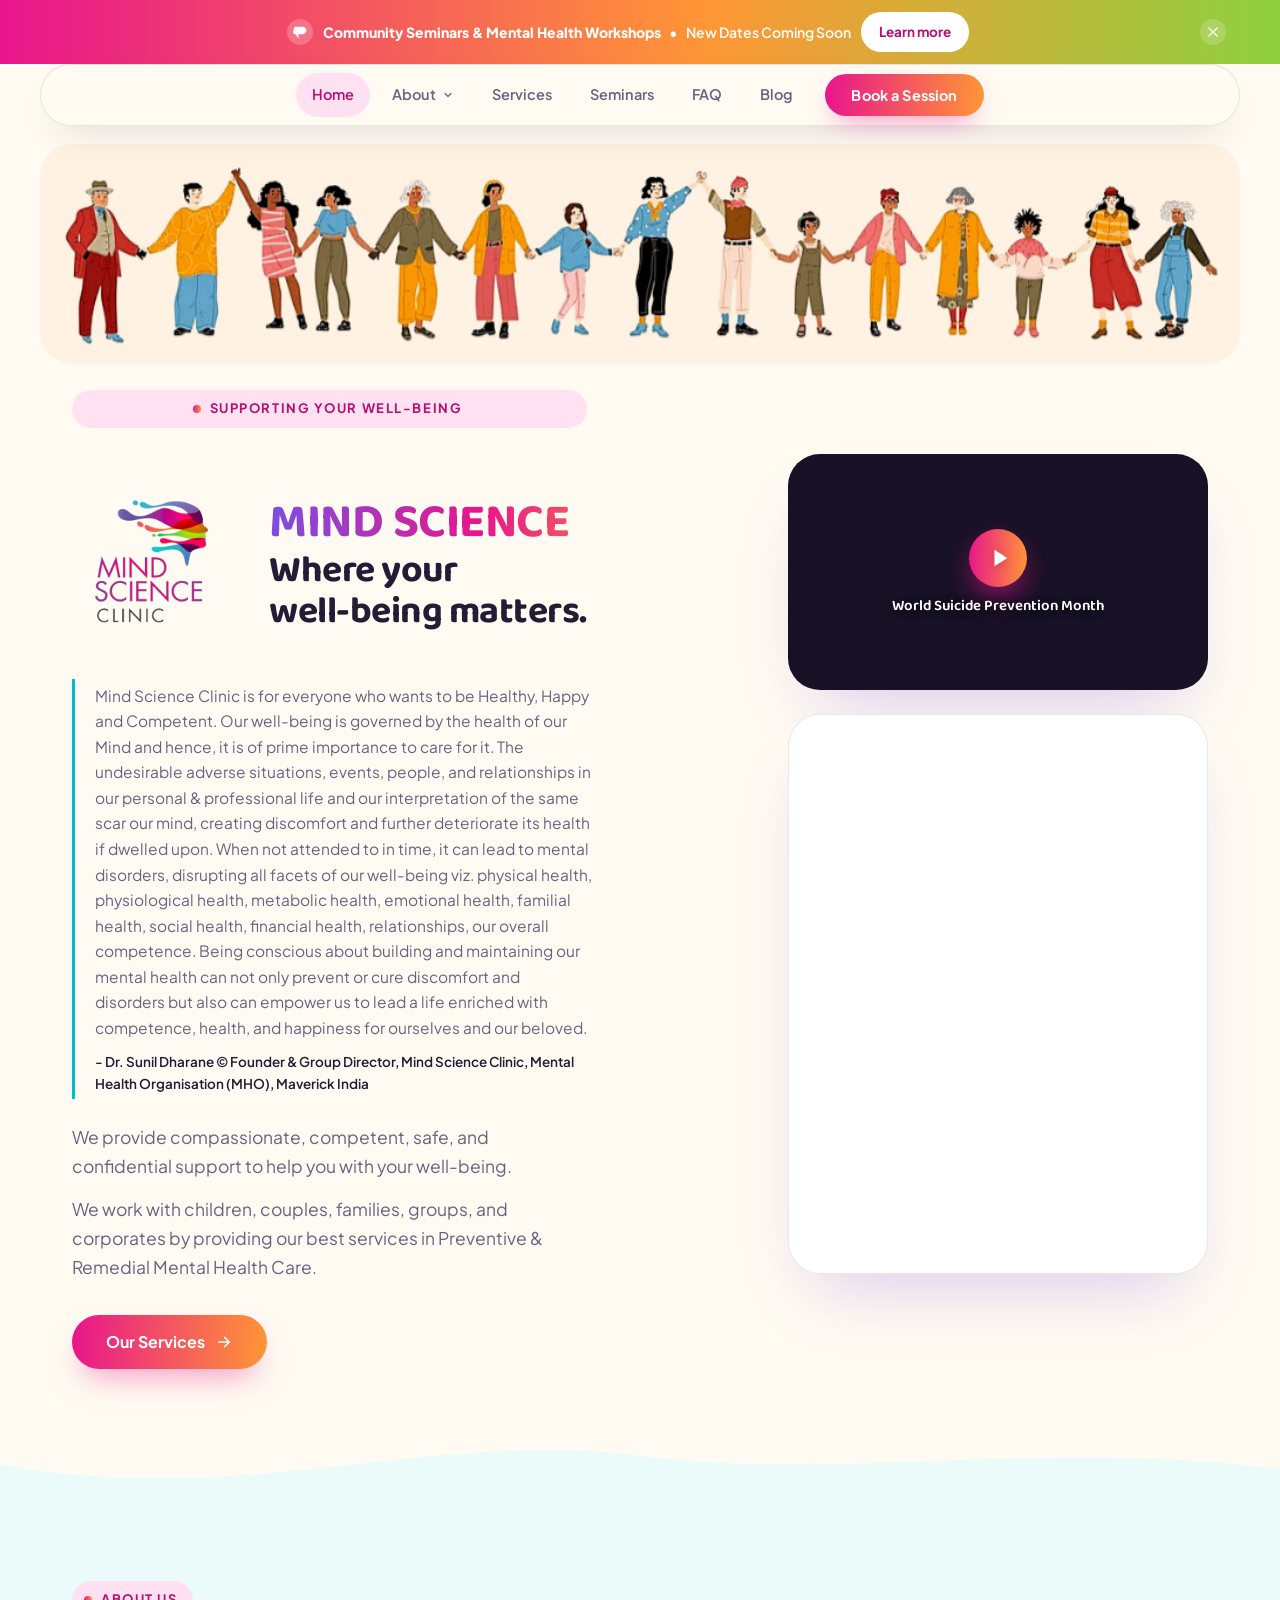
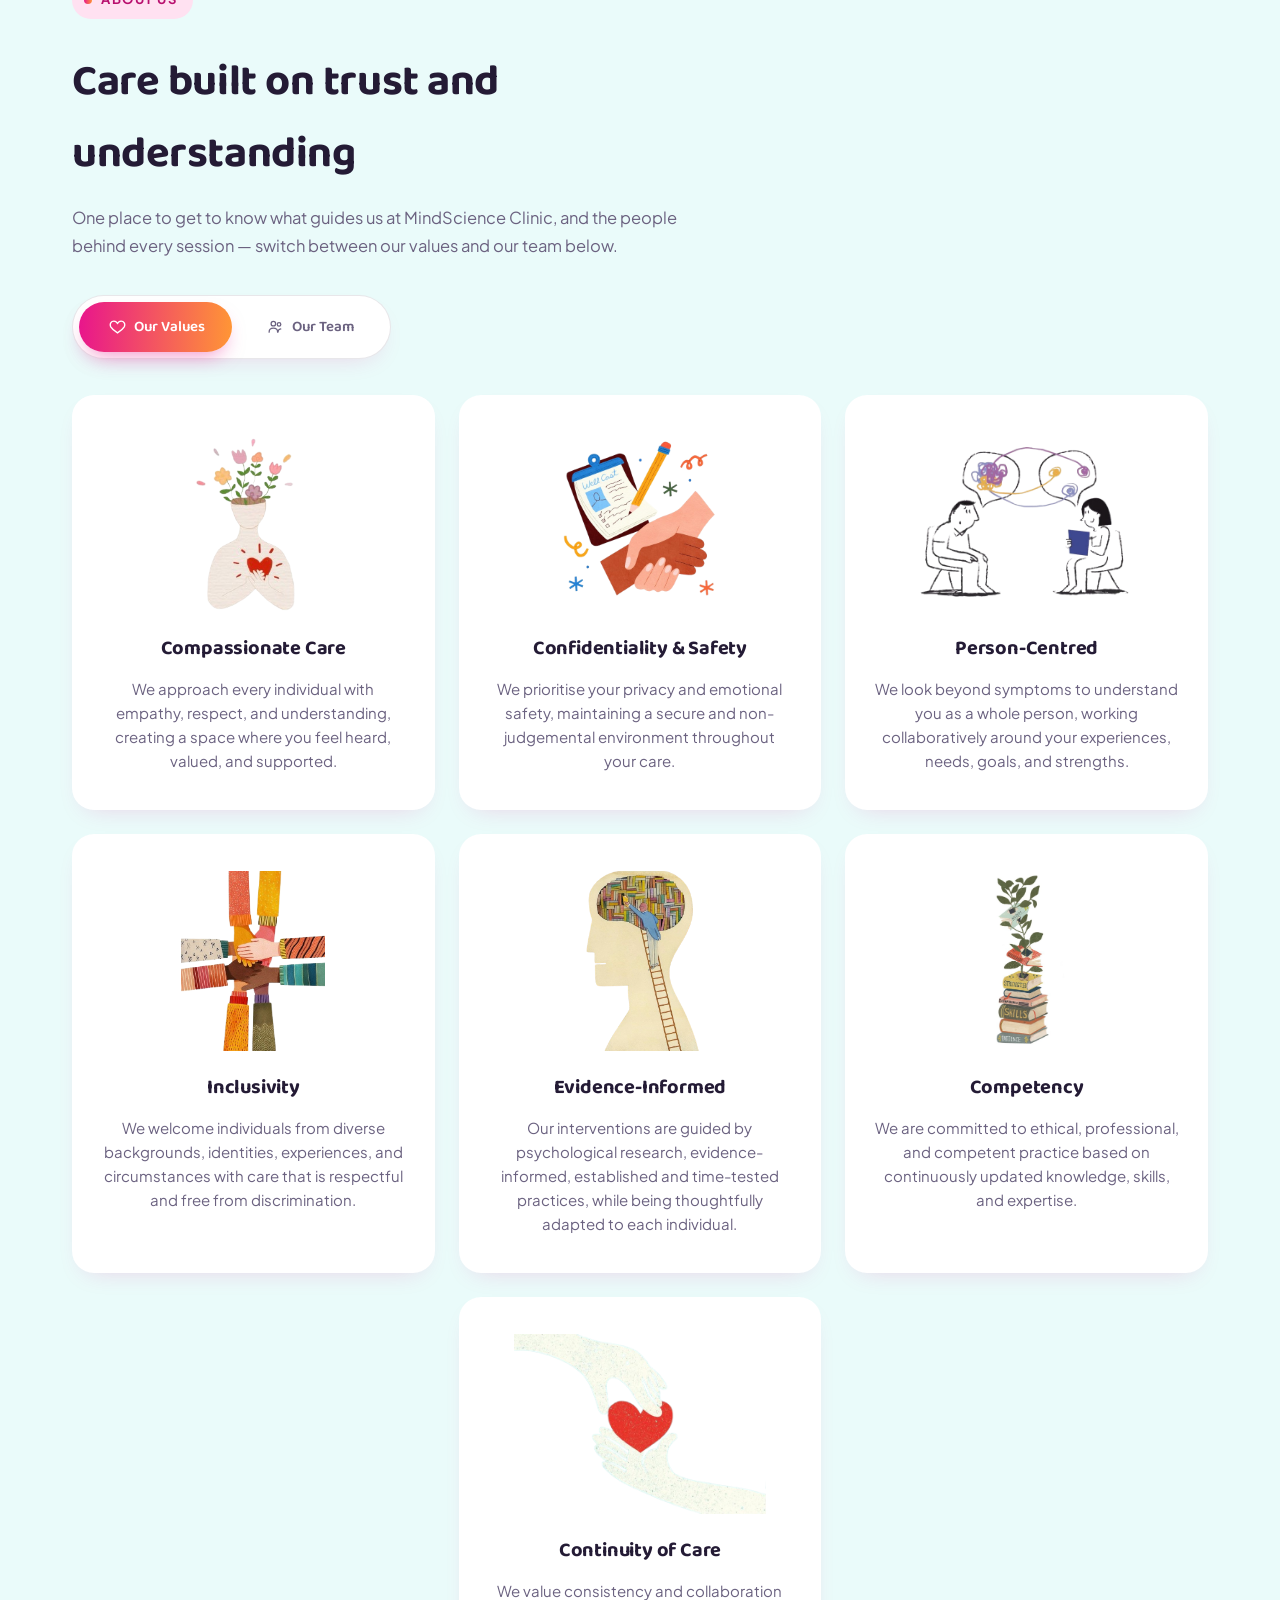
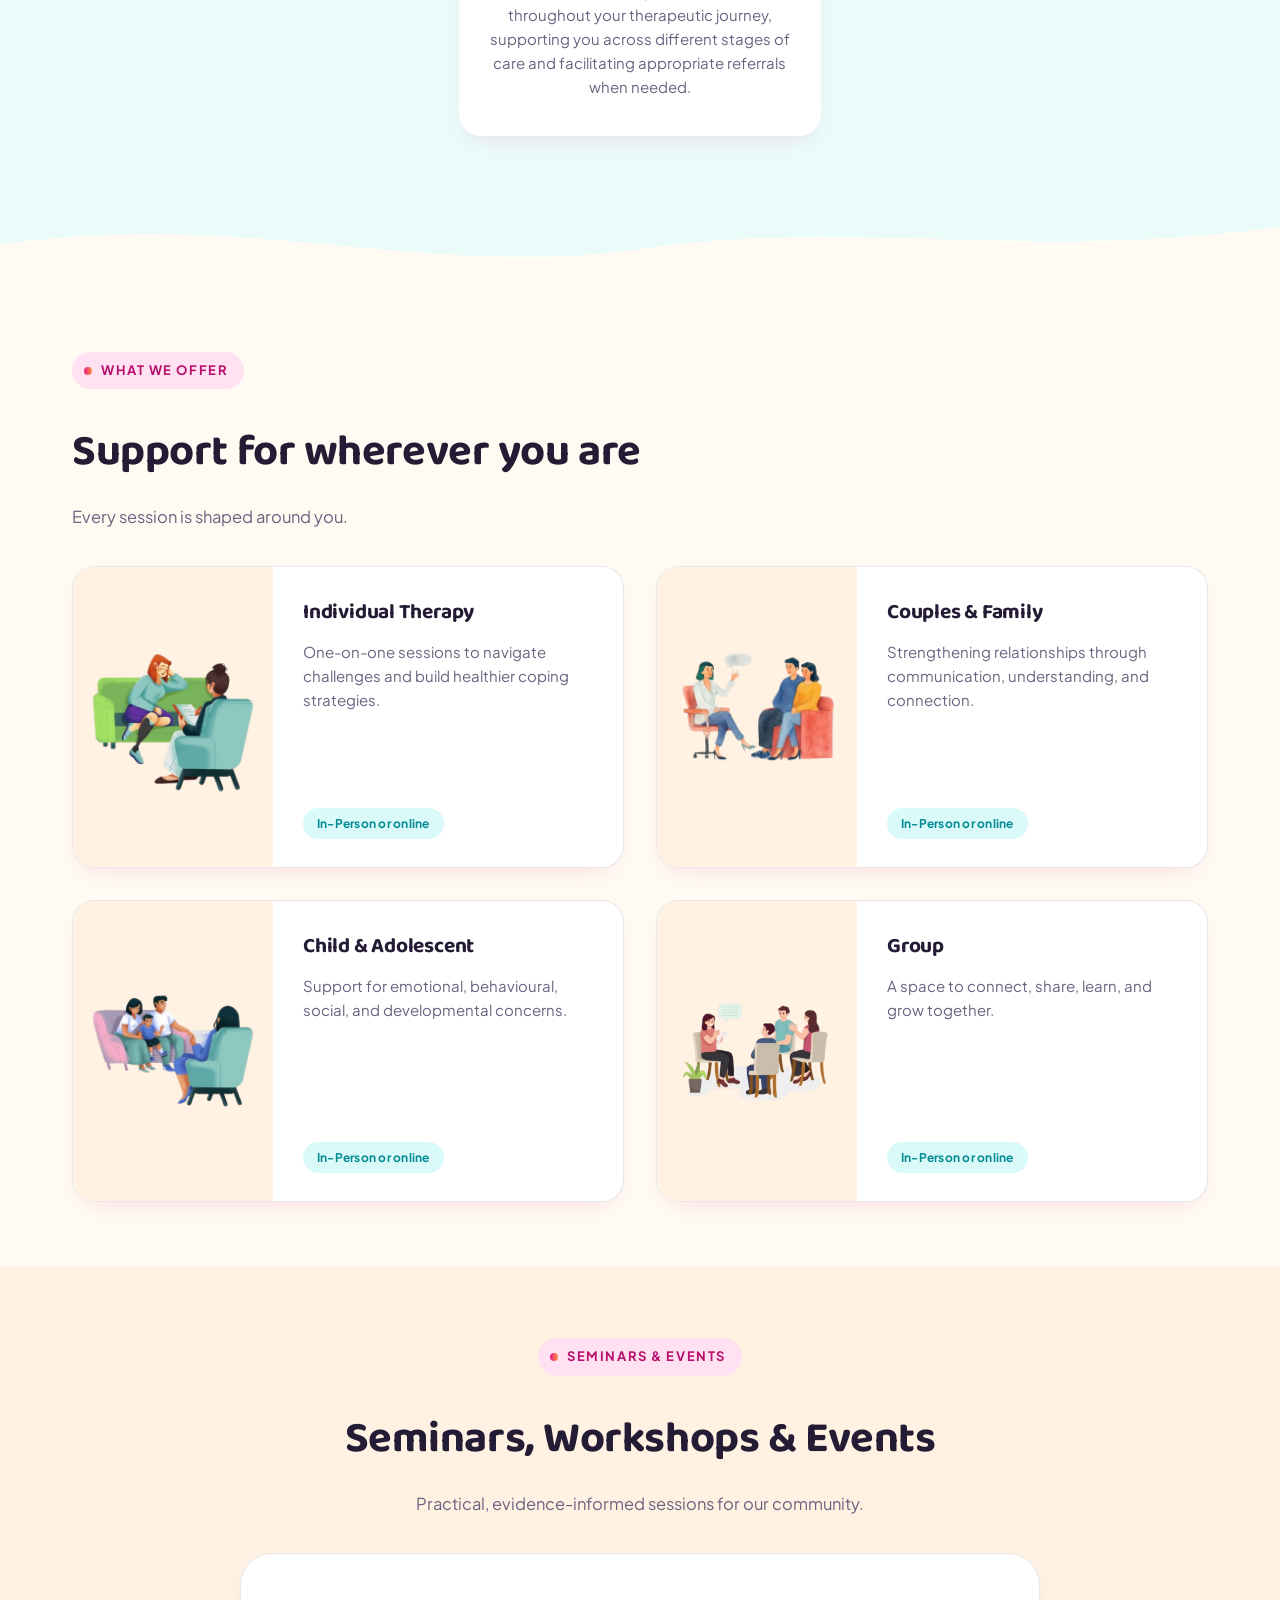
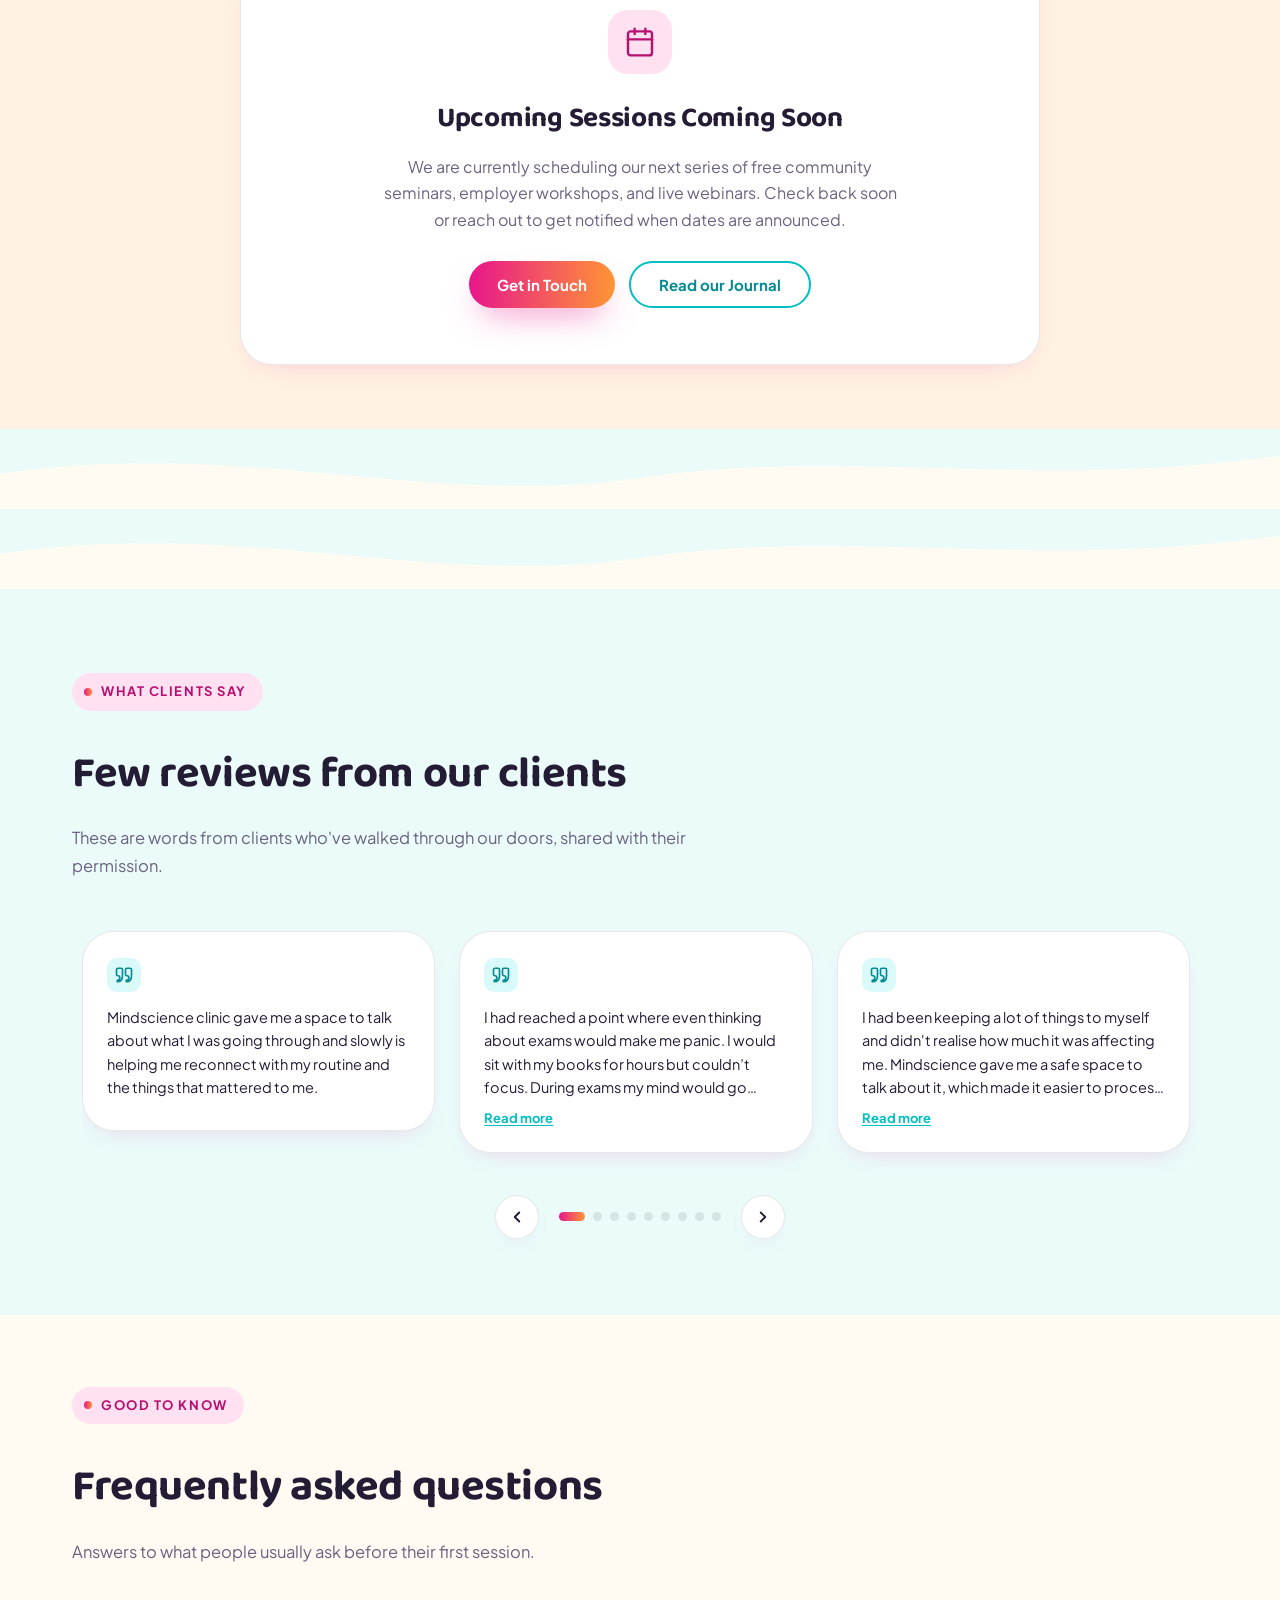
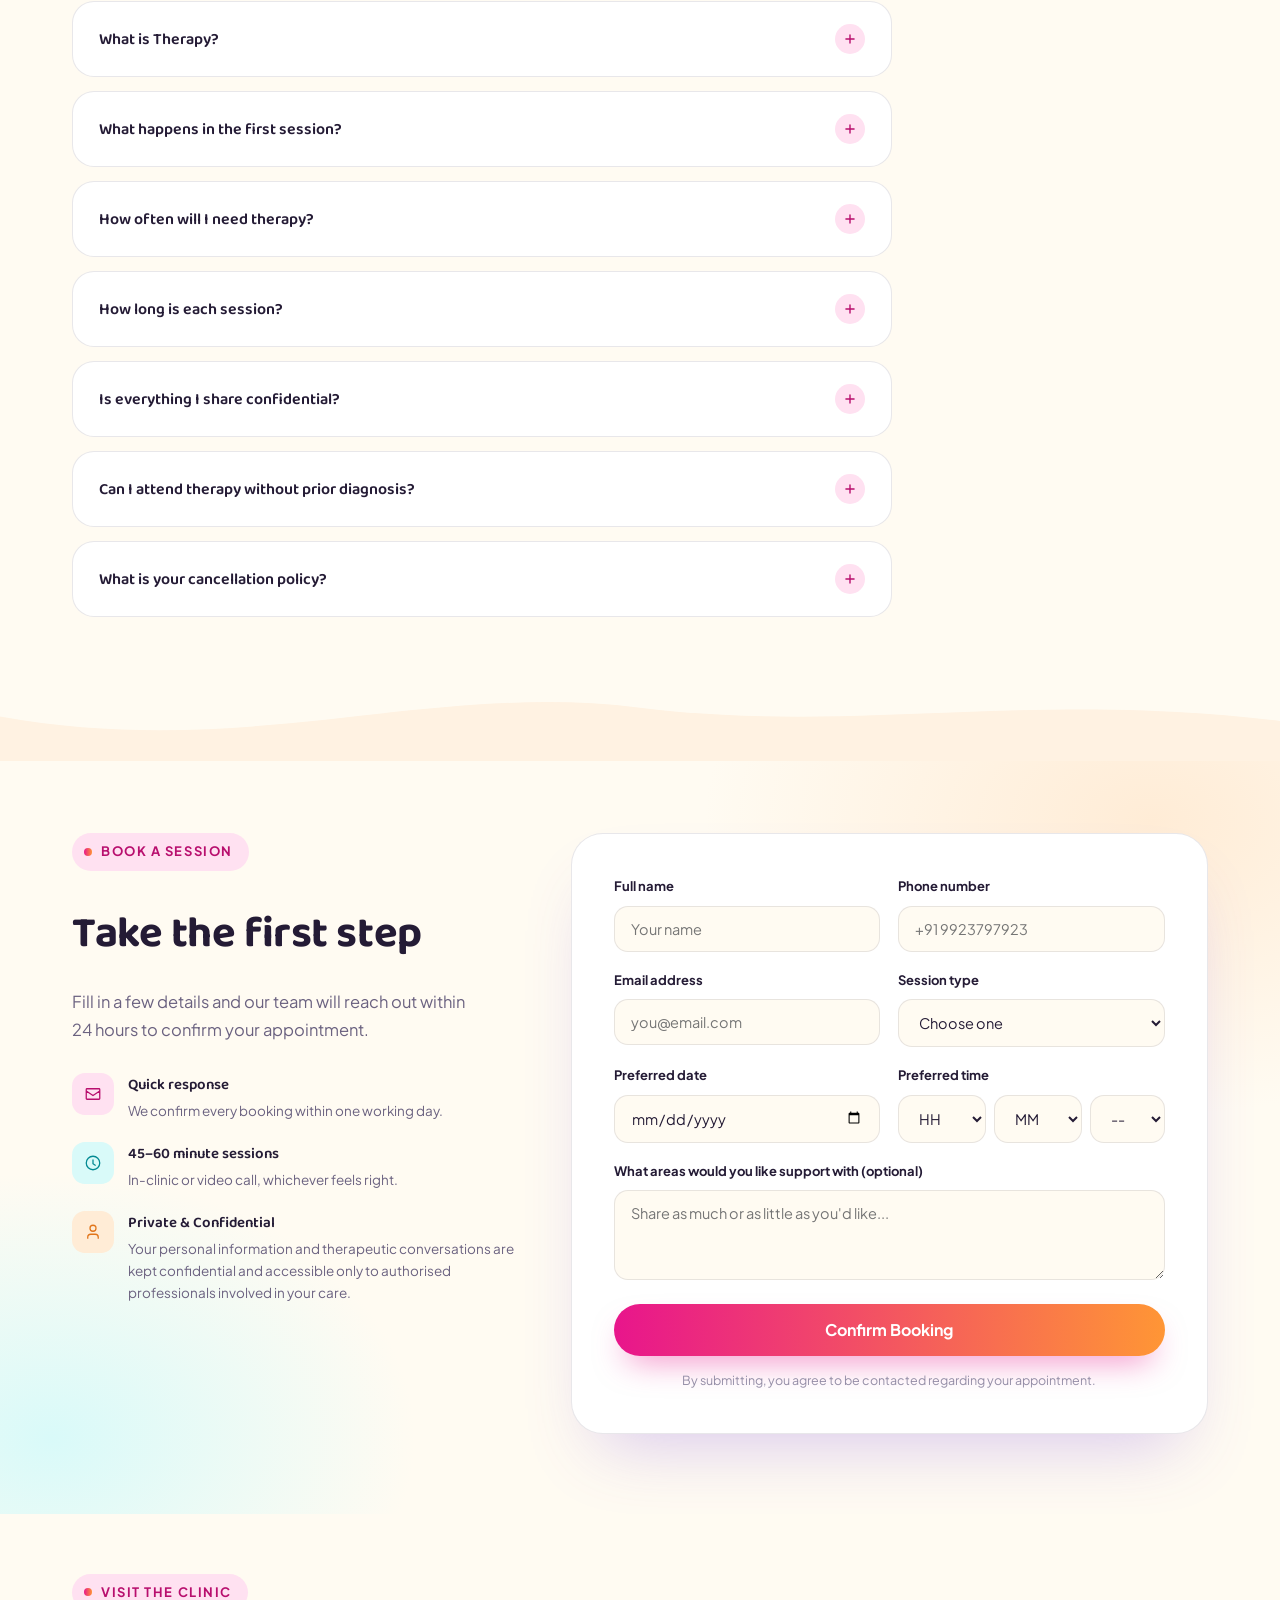
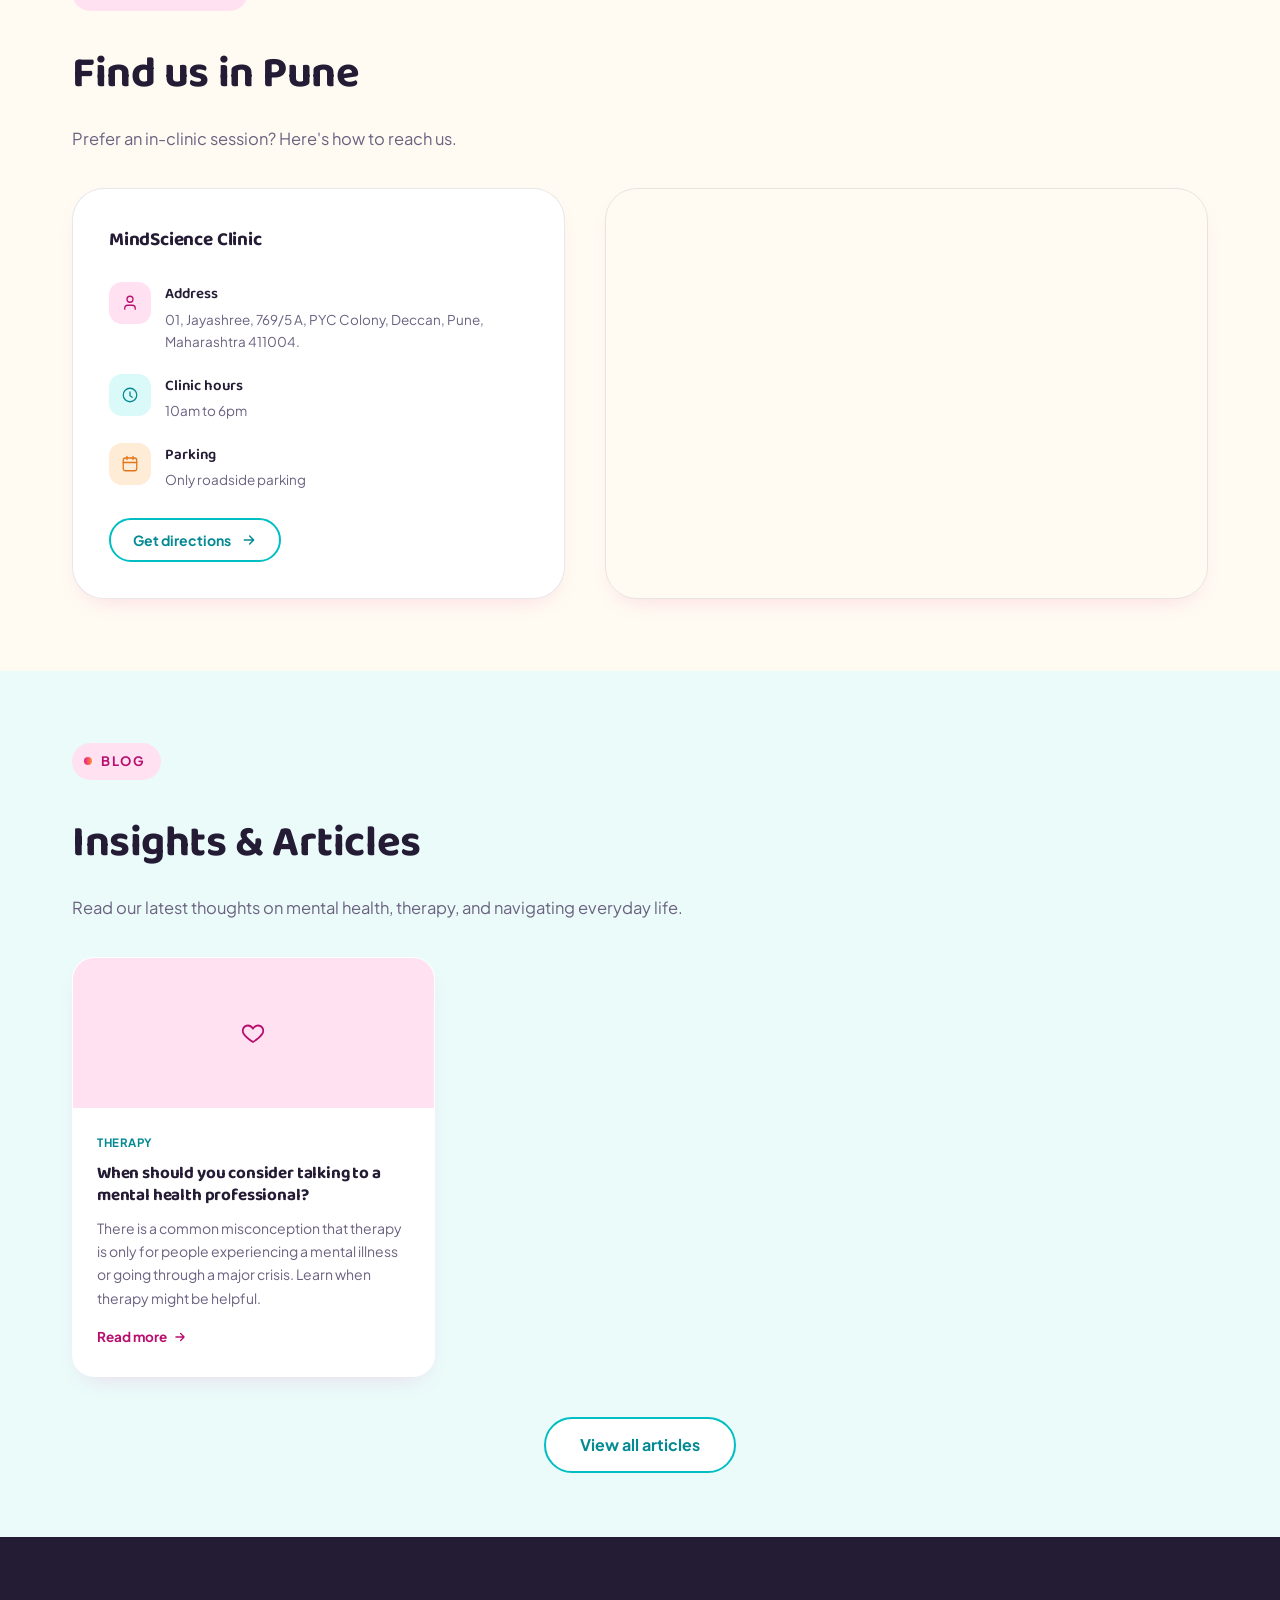
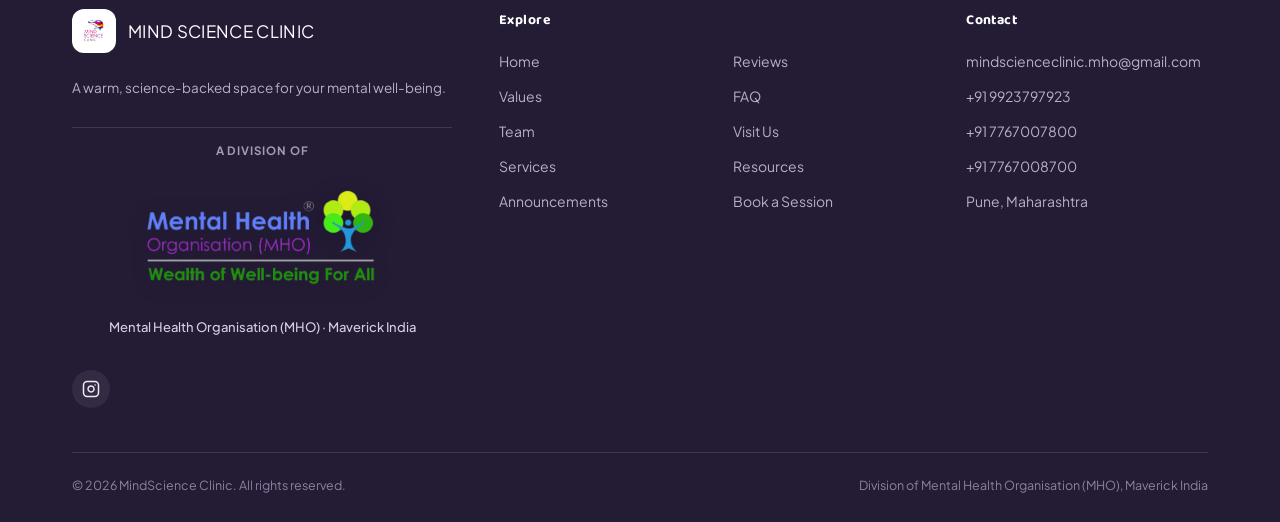
==== index.html @ 4c35b349 "Adddress update" ====
<!DOCTYPE html>
<html lang="en">
<head>
<meta charset="UTF-8">
<meta name="viewport" content="width=device-width, initial-scale=1.0">
<title>MindScience Clinic — A calmer mind starts here</title>
<meta name="description" content="MindScience Clinic — warm, evidence-informed therapy and psychiatric care. Book an in-clinic or online session today.">
<meta name="keywords" content="Mind Science Clinic, therapy Pune, psychologist Pune, mental health, counselling Pune, psychiatric care Pune, couples therapy, family therapy, child therapy, CBT, REBT, Dr. Sunil Dharane">
<meta name="robots" content="index, follow">
<meta property="og:title" content="MindScience Clinic — A calmer mind starts here">
<meta property="og:description" content="Warm, evidence-informed therapy, counselling and psychiatric care in Pune. Book an in-person or online session today.">
<meta property="og:image" content="assets/logo.png">
<meta property="og:type" content="website">
<meta name="twitter:card" content="summary_large_image">
<meta name="twitter:title" content="MindScience Clinic — A calmer mind starts here">
<meta name="twitter:description" content="Warm, evidence-informed therapy, counselling and psychiatric care in Pune. Book an in-person or online session today.">
<meta name="twitter:image" content="assets/logo.png">
<link rel="icon" type="image/png" href="assets/logo.png">
<link rel="preconnect" href="https://fonts.googleapis.com">
<link rel="preconnect" href="https://fonts.gstatic.com" crossorigin>
<link href="https://fonts.googleapis.com/css2?family=Baloo+2:wght@500;600;700;800&family=Jost:wght@600;700&family=Plus+Jakarta+Sans:ital,wght@0,300;0,400;0,500;0,600;0,700;1,500&display=swap" rel="stylesheet">
<link rel="stylesheet" href="css/variables.css">
<link rel="stylesheet" href="css/base.css">
<link rel="stylesheet" href="css/components.css">
<link rel="stylesheet" href="css/layout.css?v=1789112038">
<link rel="stylesheet" href="css/sections.css?v=1789112038">
</head>
<body>

<div class="progress-track"><div class="progress-bar" id="progressBar"></div></div>

<div class="topbar" id="topBar">
  <div class="topbar-inner">
    <span class="topbar-icon" aria-hidden="true">
      <svg width="18" height="18" viewBox="0 0 24 24" fill="none"><path d="M3 11v2a2 2 0 0 0 2 2h1l3.5 5 1-.5-1-4.5h7.2c2.3-1.1 3.8-2.9 3.8-5s-1.5-3.9-3.8-5H6a2 2 0 0 0-2 2v2H3z" fill="currentColor"/></svg>
    </span>
    <p class="topbar-text">
      <strong>Community Seminars &amp; Mental Health Workshops</strong>
      <span class="topbar-dot" aria-hidden="true">&bull;</span>
      <span>New Dates Coming Soon</span>
    </p>
    <a href="#announcements" class="topbar-cta">Learn more</a>
    <button class="topbar-close" id="topBarClose" aria-label="Dismiss announcement">
      <svg width="14" height="14" viewBox="0 0 24 24" fill="none"><path d="M5 5l14 14M19 5L5 19" stroke="currentColor" stroke-width="2.4" stroke-linecap="round"/></svg>
    </button>
  </div>
</div>

<header id="siteHeader">
  <nav>

    <div class="nav-links" id="navLinks">
      <a href="#home" class="nav-link active" data-nav="home">Home</a>
      <div class="nav-item" id="aboutNavItem">
        <a href="#about" class="nav-link has-dropdown" data-nav="about" aria-haspopup="true" aria-expanded="false">
          About
          <svg class="chev" width="12" height="12" viewBox="0 0 24 24" fill="none"><path d="M6 9l6 6 6-6" stroke="currentColor" stroke-width="2.4" stroke-linecap="round" stroke-linejoin="round"/></svg>
        </a>
        <div class="nav-dropdown" role="menu" aria-label="About sub-sections">
          <a href="#about" data-nav="values" role="menuitem">
            <svg width="16" height="16" viewBox="0 0 24 24" fill="none"><path d="M12 21s-7-4.35-9.5-8.5C.5 8.5 3 4.5 7 4.5c2 0 3.6 1.1 5 3 1.4-1.9 3-3 5-3 4 0 6.5 4 4.5 8-2.5 4.15-9.5 8.5-9.5 8.5z" stroke="currentColor" stroke-width="1.9"/></svg>
            Our Values
          </a>
          <a href="#about" data-nav="team" role="menuitem">
            <svg width="16" height="16" viewBox="0 0 24 24" fill="none"><circle cx="9" cy="8" r="3.2" stroke="currentColor" stroke-width="1.8"/><circle cx="17" cy="9" r="2.5" stroke="currentColor" stroke-width="1.8"/><path d="M3 20c0-3.4 2.7-5.6 6-5.6s6 2.2 6 5.6M15.4 20c.2-2.5 1.7-4.2 4-4.5" stroke="currentColor" stroke-width="1.8" stroke-linecap="round"/></svg>
            Our Team
          </a>
        </div>
      </div>
      <a href="#services" class="nav-link" data-nav="services">Services</a>
      <a href="#announcements" class="nav-link" data-nav="announcements">Seminars</a>
      <a href="#faq" class="nav-link" data-nav="faq">FAQ</a>
      <a href="blog.html" class="nav-link" data-nav="blog">Blog</a>
      <a href="#book" class="nav-cta" data-nav="book">Book a Session</a>
    </div>
    <button class="nav-toggle" id="navToggle" aria-label="Toggle menu" aria-expanded="false">
      <span></span><span></span><span></span>
    </button>
  </nav>
</header>

<div class="nav-banner">
  <div class="nav-banner-inner">
    <img src="assets/community-banner.png" alt="Illustration of a diverse group of people of all ages standing together holding hands, symbolizing community and connection." loading="eager" fetchpriority="high" width="2398" height="446">
  </div>
</div>

<main id="main">
<!-- ================= HOME ================= -->
<section id="home" class="hero">
  <div class="wrap hero-grid">
    <div class="hero-copy">
      <div class="hero-header-block">
        <span class="eyebrow"><span class="dot"></span>Supporting your well-being</span>
        <div class="hero-title-wrap">
          <img class="hero-logo-img" id="heroLogoImg" src="assets/logo.png" alt="Mind Science Clinic">
          <h1><span class="accent">MIND SCIENCE</span><br><span class="hero-subline">Where your<br>well-being matters.</span></h1>
        </div>
      </div>
      <blockquote class="hero-quote">
        <p>Mind Science Clinic is for everyone who wants to be Healthy, Happy and Competent. Our well-being is governed by the health of our Mind and hence, it is of prime importance to care for it. The undesirable adverse situations, events, people, and relationships in our personal &amp; professional life and our interpretation of the same scar our mind, creating discomfort and further deteriorate its health if dwelled upon. When not attended to in time, it can lead to mental disorders, disrupting all facets of our well-being viz. physical health, physiological health, metabolic health, emotional health, familial health, social health, financial health, relationships, our overall competence. Being conscious about building and maintaining our mental health can not only prevent or cure discomfort and disorders but also can empower us to lead a life enriched with competence, health, and happiness for ourselves and our beloved.</p>
        <cite>- Dr. Sunil Dharane © Founder &amp; Group Director, Mind Science Clinic, Mental Health Organisation (MHO), Maverick India</cite>
      </blockquote>
      <p class="lead">We provide compassionate, competent, safe, and confidential support to help you with your well-being.</p>
      <p class="lead">We work with children, couples, families, groups, and corporates by providing our best services in Preventive &amp; Remedial Mental Health Care.</p>
      <div class="cta-row">
        <a href="#services" class="btn btn-primary">
          Our Services
          <svg width="18" height="18" viewBox="0 0 24 24" fill="none"><path d="M5 12h14M13 6l6 6-6 6" stroke="currentColor" stroke-width="2.2" stroke-linecap="round" stroke-linejoin="round"/></svg>
        </a>
      </div>
    </div>

    <div class="hero-media">
      <div class="hero-video-frame" id="heroVideoCard" role="button" tabindex="0" aria-label="Play World Suicide Prevention Month Video">
        <div class="hero-video-thumb">
          <video preload="metadata" muted playsinline>
            <source src="assets/SuicidePreventionDay.mp4" type="video/mp4">
          </video>
        </div>
        <div class="hero-video-overlay">
          <div class="video-play-btn" aria-hidden="true">
            <svg width="22" height="22" viewBox="0 0 24 24" fill="currentColor"><polygon points="6 3 20 12 6 21 6 3"/></svg>
          </div>
          <span class="hero-video-title">World Suicide Prevention Month</span>
        </div>
      </div>
      <div class="hero-media-frame">
        <iframe src="https://www.instagram.com/p/DcIWErmArCv/embed?hidecaption=true" allowtransparency="true" allow="encrypted-media" loading="lazy" title="MindScience Clinic Instagram video"></iframe>
      </div>
    </div>
  </div>
</section>

<svg class="wave" viewBox="0 0 1440 90" preserveAspectRatio="none" xmlns="http://www.w3.org/2000/svg">
  <path d="M0,40 C280,90 480,0 720,30 C960,60 1160,10 1440,45 L1440,90 L0,90 Z" fill="#EAFBFA"/>
</svg>

<!-- ================= ABOUT (single section: Values + Team) ================= -->
<section id="about" class="about-section">
  <div class="wrap">
    <div class="section-head reveal">
      <span class="eyebrow"><span class="dot"></span>About us</span>
      <h2>Care built on trust and understanding</h2>
      <p>One place to get to know what guides us at MindScience Clinic, and the people behind every session — switch between our values and our team below.</p>
    </div>

    <div class="segmented reveal" id="aboutTabs" role="tablist" aria-label="About sub-sections" data-active="values">
      <button class="seg-btn active" data-tab="values" role="tab" aria-selected="true" aria-controls="tab-values">
        <svg width="17" height="17" viewBox="0 0 24 24" fill="none"><path d="M12 21s-7-4.35-9.5-8.5C.5 8.5 3 4.5 7 4.5c2 0 3.6 1.1 5 3 1.4-1.9 3-3 5-3 4 0 6.5 4 4.5 8-2.5 4.15-9.5 8.5-9.5 8.5z" stroke="currentColor" stroke-width="1.9"/></svg>
        Our Values
      </button>
      <button class="seg-btn" data-tab="team" role="tab" aria-selected="false" aria-controls="tab-team">
        <svg width="17" height="17" viewBox="0 0 24 24" fill="none"><circle cx="9" cy="8" r="3.2" stroke="currentColor" stroke-width="1.8"/><circle cx="17" cy="9" r="2.5" stroke="currentColor" stroke-width="1.8"/><path d="M3 20c0-3.4 2.7-5.6 6-5.6s6 2.2 6 5.6M15.4 20c.2-2.5 1.7-4.2 4-4.5" stroke="currentColor" stroke-width="1.8" stroke-linecap="round"/></svg>
        Our Team
      </button>
      <div class="seg-thumb"></div>
    </div>

    <!-- VALUES TAB -->
    <div class="tab-panel active" id="tab-values" role="tabpanel">
      <div class="values-grid reveal-group">
        <div class="value-card reveal">
          <div class="value-img-wrap">
            <img class="value-drag-img" id="val-img-1" src="assets/Compassionate Care.jpeg?v=1789110194" alt="Compassionate Care" loading="lazy">
          </div>
          <h3>Compassionate Care</h3>
          <p>We approach every individual with empathy, respect, and understanding, creating a space where you feel heard, valued, and supported.</p>
        </div>
        <div class="value-card reveal">
          <div class="value-img-wrap">
            <img class="value-drag-img" id="val-img-2" src="assets/Confidentiality & Safety.jpeg?v=1789110194" alt="Confidentiality & Safety" loading="lazy">
          </div>
          <h3>Confidentiality &amp; Safety</h3>
          <p>We prioritise your privacy and emotional safety, maintaining a secure and non-judgemental environment throughout your care.</p>
        </div>
        <div class="value-card reveal">
          <div class="value-img-wrap">
            <img class="value-drag-img" id="val-img-3" src="assets/Person-Centred.jpeg?v=1789110194" alt="Person-Centred" loading="lazy">
          </div>
          <h3>Person-Centred</h3>
          <p>We look beyond symptoms to understand you as a whole person, working collaboratively around your experiences, needs, goals, and strengths.</p>
        </div>
        <div class="value-card reveal">
          <div class="value-img-wrap">
            <img class="value-drag-img" id="val-img-4" src="assets/Inclusivity.jpeg?v=1789110194" alt="Inclusivity" loading="lazy">
          </div>
          <h3>Inclusivity</h3>
          <p>We welcome individuals from diverse backgrounds, identities, experiences, and circumstances with care that is respectful and free from discrimination.</p>
        </div>
        <div class="value-card reveal">
          <div class="value-img-wrap">
            <img class="value-drag-img" id="val-img-5" src="assets/Evidence-Informed.jpeg?v=1789110194" alt="Evidence-Informed" loading="lazy">
          </div>
          <h3>Evidence-Informed</h3>
          <p>Our interventions are guided by psychological research, evidence-informed, established and time-tested practices, while being thoughtfully adapted to each individual.</p>
        </div>
        <div class="value-card reveal">
          <div class="value-img-wrap">
            <img class="value-drag-img" id="val-img-6" src="assets/Competency.jpeg?v=1789110194" alt="Competency" loading="lazy">
          </div>
          <h3>Competency</h3>
          <p>We are committed to ethical, professional, and competent practice based on continuously updated knowledge, skills, and expertise.</p>
        </div>
        <div class="value-card reveal">
          <div class="value-img-wrap">
            <img class="value-drag-img" id="val-img-7" src="assets/Continuity of Care.jpeg?v=1789110194" alt="Continuity of Care" loading="lazy">
          </div>
          <h3>Continuity of Care</h3>
          <p>We value consistency and collaboration throughout your therapeutic journey, supporting you across different stages of care and facilitating appropriate referrals when needed.</p>
        </div>
      </div>
    </div>

    <!-- TEAM TAB -->
    <div class="tab-panel" id="tab-team" role="tabpanel">
      <div class="team-grid reveal-group">
        <div class="team-card reveal">
          <div class="avatar-photo" style="background:linear-gradient(135deg,var(--magenta),var(--orange));">
            <img id="team-img-sd" src="assets/Dr. Sunil Dharane.jpeg?v=1789111043" alt="Dr. Sunil Dharane">
          </div>
          <h3>Dr. Sunil Dharane</h3>
          <span class="role">Psychoneuroimmunologist</span>
          <div class="bio-text">
            <p>Dr. Sunil Dharane is a psychoneuroimmunologist through the faculty of Physiological Psychology stemming from science stream. He is a mental health professional and has scientific conviction that nature and quality of mind-body interaction and interinfluence can make or mar the wholesome well-being implying physical health, physiological health, metabolic health, emotional health, familial health, social health, financial health and our overall competence. He therapeutically works on the prevention and cure of root cause of any mental discomfort or disorder which also reciprocatively reflects in all other areas of health comprising well-being.</p>
            <p>Some of his other professional and certified qualifications are in Neuroplasticity, Psychotherapy, Somatic Psychotherapy, Medical Hypnosis, Hypnotherapy, Guided Imagery, Positive Psychology, Applied Psychology, CBT, REBT, ACT, Self-hypnosis, and Management Science. He is a lifetime member of the International Society for Research &amp; Development.</p>
            <p>He is the Founder, and Group Director of Mind Science Clinic, Mental Health Organisation (MHO), working in various areas of mental health care, and also the Maverick India group working in the areas of education, training, coaching, mentoring, and consulting around management science, management skills, attitudes, values, and behaviour.</p>
            <p>All of his professional activities revolve around helping and supporting people of all ages in building and maintaining their core competence, wholesome health, and authentic happiness through his know-how earned from 30 years of conscious learning and practice.</p>
          </div>
          <button class="read-more-btn" onclick="this.previousElementSibling.classList.toggle('expanded'); this.innerText = this.previousElementSibling.classList.contains('expanded') ? 'Read less' : 'Read more';">Read more</button>
        </div>
        <div class="team-card reveal">
          <div class="avatar-photo" style="background:linear-gradient(135deg,var(--purple),var(--magenta));">
            <img id="team-img-tc" src="assets/Tanishka Chavan.jpeg?v=1789023401" alt="Tanishka Chavan">
          </div>
          <h3>Tanishka Chavan</h3>
          <span class="role">Counselling Psychologist</span>
          <div class="bio-text">
            <p>Ms. Tanishka Chavan has completed her MSc in Clinical Psychology and is trained in psychological assessment, screening, and therapeutic approaches including Cognitive Behaviour Therapy (CBT), Rational Emotive Behaviour Therapy (REBT) and various other therapeutic techniques.</p>
            <p>Her clinical work focuses on understanding individual concerns through a comprehensive psychological perspective, considering their thoughts, emotions, behaviours, relationships, and life context. She works with emotional, behavioural, interpersonal, and adjustment-related concerns, using clinical interviewing, psychological assessment, and therapeutic interventions to understand and address individual needs.</p>
            <p>Her approach is holistic and eclectic, integrating techniques from different therapeutic modalities based on the individual's concerns, strengths, and therapeutic goals. She places emphasis on creating a safe, confidential, and non-judgmental therapeutic environment that supports self-understanding, emotional well-being, and meaningful psychological change.</p>
            <p>She is also trained in personality, career, and other counselling-related assessments, with a focus on responsible interpretation and client-centred feedback.</p>
          </div>
          <button class="read-more-btn" onclick="this.previousElementSibling.classList.toggle('expanded'); this.innerText = this.previousElementSibling.classList.contains('expanded') ? 'Read less' : 'Read more';">Read more</button>
        </div>
        <div class="team-card reveal">
          <div class="avatar-photo" style="background:linear-gradient(135deg,var(--teal),var(--orange));">
            <img id="team-img-rb" src="assets/Rajlaxmi Bhingare.jpeg?v=1789023401" alt="Rajlaxmi Bhingare">
          </div>
          <h3>Rajlaxmi Bhingare</h3>
          <span class="role">Counselling Psychologist</span>
          <div class="bio-text">
            <p>Ms. Rajlaxmi is a Postgraduate in Clinical Psychology with a strong foundation in clinical assessment, psychological formulation, and evidence-based interventions. Her approach incorporates various appropriate therapies suitable for individual mental status, focusing on cognitive distortions, maladaptive beliefs, emotional regulation, and behavioural patterns.</p>
            <p>She has experience with clinical interviewing, case conceptualisation, psychological assessments, and psychometric evaluation, along with interventions such as psychoeducation, grounding techniques, and coping-skills training. Her approach is warm and collaborative, with an emphasis on helping individuals develop self-awareness, effective coping mechanisms, and improved psychological well-being.</p>
          </div>
          <button class="read-more-btn" onclick="this.previousElementSibling.classList.toggle('expanded'); this.innerText = this.previousElementSibling.classList.contains('expanded') ? 'Read less' : 'Read more';">Read more</button>
        </div>
        <div class="team-card reveal">
          <div class="avatar-photo" style="background:linear-gradient(135deg,var(--orange),var(--purple));">
            <div class="avatar-fallback">AN</div>
          </div>
          <h3>Aditya Nair</h3>
          <span class="role">UI/UX Designer | Graphic Designer</span>
          <div class="bio-text">
            <p>Aditya is a curious and creative individual who enjoys exploring the intersection of psychology, design, technology, and storytelling. He is someone who likes to understand not just how things work, but why people think, feel, and interact with them the way they do.</p>
            <p>With a strong interest in UX psychology and creative problem-solving, Aditya is constantly learning, experimenting, and turning ideas into meaningful experiences. He believes that good design is more than just making something look appealing—it is about understanding people and creating something that feels intuitive, purposeful, and human.</p>
            <p>Beyond his work and learning, Aditya enjoys exploring new ideas, developing creative concepts, and challenging himself to see ordinary things from different perspectives. He is driven by curiosity, creativity, and the desire to keep growing.</p>
          </div>
          <button class="read-more-btn" onclick="this.previousElementSibling.classList.toggle('expanded'); this.innerText = this.previousElementSibling.classList.contains('expanded') ? 'Read less' : 'Read more';">Read more</button>
        </div>
      </div>

      <!-- Additional Associates -->
      <div class="team-associates reveal">
        <div class="assoc-card">
          <div class="assoc-badge" aria-hidden="true">
            <svg width="20" height="20" viewBox="0 0 24 24" fill="none" stroke="currentColor" stroke-width="2.2" stroke-linecap="round" stroke-linejoin="round">
              <path d="M20 21v-2a4 4 0 0 0-4-4H8a4 4 0 0 0-4 4v2"></path>
              <circle cx="12" cy="7" r="4"></circle>
            </svg>
          </div>
          <div class="assoc-info">
            <span class="assoc-name">Mrs. Capt. Irene Gonsalves</span>
            <span class="assoc-role">Consultant &amp; Counselor</span>
          </div>
        </div>
      </div>
    </div>
  </div>
</section>

<svg class="wave" viewBox="0 0 1440 90" preserveAspectRatio="none" xmlns="http://www.w3.org/2000/svg">
  <path d="M0,50 C280,10 480,90 720,55 C960,20 1160,70 1440,30 L1440,0 L0,0 Z" fill="#EAFBFA"/>
</svg>

<!-- ================= SERVICES ================= -->
<section id="services" class="services-section">
  <div class="wrap">
    <div class="section-head reveal">
      <span class="eyebrow"><span class="dot"></span>What we offer</span>
      <h2>Support for wherever you are</h2>
      <p>Every session is shaped around you.</p>
    </div>
    <div class="services-grid reveal-group">

      <div class="service-card reveal">
        <div class="service-img-wrap">
          <img src="assets/Individual Therapy.jpeg" alt="Individual Therapy" loading="lazy">
        </div>
        <div class="service-body">
          <h3>Individual Therapy</h3>
          <p>One-on-one sessions to navigate challenges and build healthier coping strategies.</p>
          <span class="service-tag">In-Person or online</span>
        </div>
      </div>

      <div class="service-card reveal">
        <div class="service-img-wrap">
          <img src="assets/Couples & Family.jpeg" alt="Couples & Family" loading="lazy">
        </div>
        <div class="service-body">
          <h3>Couples &amp; Family</h3>
          <p>Strengthening relationships through communication, understanding, and connection.</p>
          <span class="service-tag">In-Person or online</span>
        </div>
      </div>

      <div class="service-card reveal">
        <div class="service-img-wrap">
          <img src="assets/Child & Adolescent.jpeg" alt="Child & Adolescent" loading="lazy">
        </div>
        <div class="service-body">
          <h3>Child &amp; Adolescent</h3>
          <p>Support for emotional, behavioural, social, and developmental concerns.</p>
          <span class="service-tag">In-Person or online</span>
        </div>
      </div>

      <div class="service-card reveal">
        <div class="service-img-wrap">
          <img src="assets/Group.jpeg" alt="Group Therapy" loading="lazy">
        </div>
        <div class="service-body">
          <h3>Group</h3>
          <p>A space to connect, share, learn, and grow together.</p>
          <span class="service-tag">In-Person or online</span>
        </div>
      </div>

    </div>
  </div>
</section>

<!-- ================= ANNOUNCEMENTS ================= -->
<section id="announcements" class="announce-section">
  <div class="wrap">
    <div class="section-head reveal" style="text-align: center; margin: 0 auto 36px;">
      <span class="eyebrow" style="margin-left: auto; margin-right: auto;"><span class="dot"></span>Seminars &amp; Events</span>
      <h2>Seminars, Workshops &amp; Events</h2>
      <p style="margin: 0 auto; max-width: 580px;">Practical, evidence-informed sessions for our community.</p>
    </div>

    <div class="announce-coming-soon reveal" style="background: var(--panel); border: 1.5px solid var(--line); border-radius: var(--radius-lg); padding: 56px 36px; text-align: center; max-width: 800px; margin: 0 auto; box-shadow: var(--shadow-sm);">
      <div style="width: 64px; height: 64px; border-radius: 20px; background: var(--magenta-light); color: var(--magenta-deep); display: inline-flex; align-items: center; justify-content: center; margin-bottom: 22px;">
        <svg width="32" height="32" viewBox="0 0 24 24" fill="none" stroke="currentColor" stroke-width="1.8" stroke-linecap="round" stroke-linejoin="round">
          <rect x="3" y="4" width="18" height="18" rx="2" ry="2"></rect>
          <line x1="16" y1="2" x2="16" y2="6"></line>
          <line x1="8" y1="2" x2="8" y2="6"></line>
          <line x1="3" y1="10" x2="21" y2="10"></line>
        </svg>
      </div>
      <h3 style="font-size: clamp(22px, 2.4vw, 28px); margin-bottom: 12px; color: var(--ink);">Upcoming Sessions Coming Soon</h3>
      <p style="font-size: 16px; color: var(--ink-soft); max-width: 520px; margin: 0 auto 28px; line-height: 1.65;">
        We are currently scheduling our next series of free community seminars, employer workshops, and live webinars. Check back soon or reach out to get notified when dates are announced.
      </p>
      <div style="display: flex; gap: 14px; justify-content: center; flex-wrap: wrap;">
        <a href="#book" class="btn btn-primary" style="padding: 14px 28px; font-size: 15px;">Get in Touch</a>
        <a href="blog.html" class="btn btn-secondary" style="padding: 14px 28px; font-size: 15px;">Read our Journal</a>
      </div>
    </div>
  </div>
</section>

<svg class="wave" viewBox="0 0 1440 90" preserveAspectRatio="none" xmlns="http://www.w3.org/2000/svg">
  <path d="M0,50 C280,10 480,90 720,55 C960,20 1160,70 1440,30 L1440,0 L0,0 Z" fill="#EAFBFA"/>
</svg>

<svg class="wave" viewBox="0 0 1440 90" preserveAspectRatio="none" xmlns="http://www.w3.org/2000/svg">
  <path d="M0,50 C280,10 480,90 720,55 C960,20 1160,70 1440,30 L1440,0 L0,0 Z" fill="#EAFBFA"/>
</svg>

<!-- ================= TESTIMONIALS ================= -->
<section id="testimonials" class="testimonials-section">
  <div class="wrap">
    <div class="section-head reveal">
      <span class="eyebrow"><span class="dot"></span>What clients say</span>
      <h2>Few reviews from our clients</h2>
      <p>These are words from clients who've walked through our doors, shared with their permission.</p>
    </div>
    <div class="reviews-carousel-container reveal">
      <div class="reviews-carousel-track" id="reviewsTrack" tabindex="0" role="region" aria-label="Client reviews carousel">
        <div class="review-card">
          <div class="review-quote-icon" aria-hidden="true">
            <svg width="18" height="18" viewBox="0 0 24 24" fill="none" stroke="currentColor" stroke-width="2.2" stroke-linecap="round" stroke-linejoin="round"><path d="M3 21c3 0 7-1 7-8V5c0-1.25-.75-2-2-2H4c-1.25 0-2 .75-2 2v6c0 1.25.75 2 2 2 1.5 0 2.5 1 2.5 3 0 1.5-1.5 3-3.5 3v2z"/><path d="M15 21c3 0 7-1 7-8V5c0-1.25-.75-2-2-2h-4c-1.25 0-2 .75-2 2v6c0 1.25.75 2 2 2 1.5 0 2.5 1 2.5 3 0 1.5-1.5 3-3.5 3v2z"/></svg>
          </div>
          <div class="review-body">
            <p class="quote">Mindscience clinic gave me a space to talk about what I was going through and slowly is helping me reconnect with my routine and the things that mattered to me.</p>
          </div>
        </div>
        <div class="review-card">
          <div class="review-quote-icon" aria-hidden="true">
            <svg width="18" height="18" viewBox="0 0 24 24" fill="none" stroke="currentColor" stroke-width="2.2" stroke-linecap="round" stroke-linejoin="round"><path d="M3 21c3 0 7-1 7-8V5c0-1.25-.75-2-2-2H4c-1.25 0-2 .75-2 2v6c0 1.25.75 2 2 2 1.5 0 2.5 1 2.5 3 0 1.5-1.5 3-3.5 3v2z"/><path d="M15 21c3 0 7-1 7-8V5c0-1.25-.75-2-2-2h-4c-1.25 0-2 .75-2 2v6c0 1.25.75 2 2 2 1.5 0 2.5 1 2.5 3 0 1.5-1.5 3-3.5 3v2z"/></svg>
          </div>
          <div class="review-body">
            <p class="quote">I had reached a point where even thinking about exams would make me panic. I would sit with my books for hours but couldn’t focus. During exams my mind would go completely blank even when I had studied. I was constantly frustrated with myself. Coming to Mindscience Clinic helped me understand what was happening and learn how to manage it. The team was patient and supportive, and never made me feel like I wasn’t trying hard enough. Somewhere I have also found myself to build trust with Mindscience and their team. It has been a journey that my therapist and I have been a part of since the very first day. She has taught me to regulate my anxiety in a very accepting manner which is like a tool for me. Today I feel much more confident about exams and don’t have the same fear every time I sit down to study.</p>
          </div>
          <button class="review-read-more" onclick="this.previousElementSibling.classList.toggle('expanded'); this.innerText = this.previousElementSibling.classList.contains('expanded') ? 'Read less' : 'Read more';">Read more</button>
        </div>
        <div class="review-card">
          <div class="review-quote-icon" aria-hidden="true">
            <svg width="18" height="18" viewBox="0 0 24 24" fill="none" stroke="currentColor" stroke-width="2.2" stroke-linecap="round" stroke-linejoin="round"><path d="M3 21c3 0 7-1 7-8V5c0-1.25-.75-2-2-2H4c-1.25 0-2 .75-2 2v6c0 1.25.75 2 2 2 1.5 0 2.5 1 2.5 3 0 1.5-1.5 3-3.5 3v2z"/><path d="M15 21c3 0 7-1 7-8V5c0-1.25-.75-2-2-2h-4c-1.25 0-2 .75-2 2v6c0 1.25.75 2 2 2 1.5 0 2.5 1 2.5 3 0 1.5-1.5 3-3.5 3v2z"/></svg>
          </div>
          <div class="review-body">
            <p class="quote">I had been keeping a lot of things to myself and didn't realise how much it was affecting me. Mindscience gave me a safe space to talk about it, which made it easier to process my emotions instead of constantly pushing them aside.</p>
          </div>
          <button class="review-read-more" onclick="this.previousElementSibling.classList.toggle('expanded'); this.innerText = this.previousElementSibling.classList.contains('expanded') ? 'Read less' : 'Read more';">Read more</button>
        </div>
        <div class="review-card">
          <div class="review-quote-icon" aria-hidden="true">
            <svg width="18" height="18" viewBox="0 0 24 24" fill="none" stroke="currentColor" stroke-width="2.2" stroke-linecap="round" stroke-linejoin="round"><path d="M3 21c3 0 7-1 7-8V5c0-1.25-.75-2-2-2H4c-1.25 0-2 .75-2 2v6c0 1.25.75 2 2 2 1.5 0 2.5 1 2.5 3 0 1.5-1.5 3-3.5 3v2z"/><path d="M15 21c3 0 7-1 7-8V5c0-1.25-.75-2-2-2h-4c-1.25 0-2 .75-2 2v6c0 1.25.75 2 2 2 1.5 0 2.5 1 2.5 3 0 1.5-1.5 3-3.5 3v2z"/></svg>
          </div>
          <div class="review-body">
            <p class="quote">A very well-managed clinic with a warm and understanding team. The sessions never feel rushed, and there is a genuine effort to help you improve at your own pace. I’m extremely satisfied with the treatment I received. I was nervous before my first appointment, but the entire team made me feel comfortable almost immediately. Would definitely recommend.</p>
          </div>
          <button class="review-read-more" onclick="this.previousElementSibling.classList.toggle('expanded'); this.innerText = this.previousElementSibling.classList.contains('expanded') ? 'Read less' : 'Read more';">Read more</button>
        </div>
        <div class="review-card">
          <div class="review-quote-icon" aria-hidden="true">
            <svg width="18" height="18" viewBox="0 0 24 24" fill="none" stroke="currentColor" stroke-width="2.2" stroke-linecap="round" stroke-linejoin="round"><path d="M3 21c3 0 7-1 7-8V5c0-1.25-.75-2-2-2H4c-1.25 0-2 .75-2 2v6c0 1.25.75 2 2 2 1.5 0 2.5 1 2.5 3 0 1.5-1.5 3-3.5 3v2z"/><path d="M15 21c3 0 7-1 7-8V5c0-1.25-.75-2-2-2h-4c-1.25 0-2 .75-2 2v6c0 1.25.75 2 2 2 1.5 0 2.5 1 2.5 3 0 1.5-1.5 3-3.5 3v2z"/></svg>
          </div>
          <div class="review-body">
            <p class="quote">I kept having the same arguments with my partner and couldn't understand why we were getting stuck in the same cycle. Therapy helped me recognise my communication patterns and understand both my emotions and my partner's perspective better.</p>
          </div>
          <button class="review-read-more" onclick="this.previousElementSibling.classList.toggle('expanded'); this.innerText = this.previousElementSibling.classList.contains('expanded') ? 'Read less' : 'Read more';">Read more</button>
        </div>
        <div class="review-card">
          <div class="review-quote-icon" aria-hidden="true">
            <svg width="18" height="18" viewBox="0 0 24 24" fill="none" stroke="currentColor" stroke-width="2.2" stroke-linecap="round" stroke-linejoin="round"><path d="M3 21c3 0 7-1 7-8V5c0-1.25-.75-2-2-2H4c-1.25 0-2 .75-2 2v6c0 1.25.75 2 2 2 1.5 0 2.5 1 2.5 3 0 1.5-1.5 3-3.5 3v2z"/><path d="M15 21c3 0 7-1 7-8V5c0-1.25-.75-2-2-2h-4c-1.25 0-2 .75-2 2v6c0 1.25.75 2 2 2 1.5 0 2.5 1 2.5 3 0 1.5-1.5 3-3.5 3v2z"/></svg>
          </div>
          <div class="review-body">
            <p class="quote">I started a new job which brought a lot of stress and self-doubt. I was constantly questioning whether I had made the right decision or not, and now mindscience clinic is helping me adjust to the change and become more confident in handling new situations. My therapist always ensures to create a safe, non-judgmental space and approaches every session with empathy and intelligence. Her guidance has helped me gain clarity, emotional strength, and confidence.</p>
          </div>
          <button class="review-read-more" onclick="this.previousElementSibling.classList.toggle('expanded'); this.innerText = this.previousElementSibling.classList.contains('expanded') ? 'Read less' : 'Read more';">Read more</button>
        </div>
        <div class="review-card">
          <div class="review-quote-icon" aria-hidden="true">
            <svg width="18" height="18" viewBox="0 0 24 24" fill="none" stroke="currentColor" stroke-width="2.2" stroke-linecap="round" stroke-linejoin="round"><path d="M3 21c3 0 7-1 7-8V5c0-1.25-.75-2-2-2H4c-1.25 0-2 .75-2 2v6c0 1.25.75 2 2 2 1.5 0 2.5 1 2.5 3 0 1.5-1.5 3-3.5 3v2z"/><path d="M15 21c3 0 7-1 7-8V5c0-1.25-.75-2-2-2h-4c-1.25 0-2 .75-2 2v6c0 1.25.75 2 2 2 1.5 0 2.5 1 2.5 3 0 1.5-1.5 3-3.5 3v2z"/></svg>
          </div>
          <div class="review-body">
            <p class="quote">I came in because my sleep, concentration, and daily life was messed up. Being in touch with Mindscience and their sessions helped me understand where a lot of my anxiety was coming from and gave me strategies that I could actually use when I felt overwhelmed.</p>
          </div>
          <button class="review-read-more" onclick="this.previousElementSibling.classList.toggle('expanded'); this.innerText = this.previousElementSibling.classList.contains('expanded') ? 'Read less' : 'Read more';">Read more</button>
        </div>
        <div class="review-card">
          <div class="review-quote-icon" aria-hidden="true">
            <svg width="18" height="18" viewBox="0 0 24 24" fill="none" stroke="currentColor" stroke-width="2.2" stroke-linecap="round" stroke-linejoin="round"><path d="M3 21c3 0 7-1 7-8V5c0-1.25-.75-2-2-2H4c-1.25 0-2 .75-2 2v6c0 1.25.75 2 2 2 1.5 0 2.5 1 2.5 3 0 1.5-1.5 3-3.5 3v2z"/><path d="M15 21c3 0 7-1 7-8V5c0-1.25-.75-2-2-2h-4c-1.25 0-2 .75-2 2v6c0 1.25.75 2 2 2 1.5 0 2.5 1 2.5 3 0 1.5-1.5 3-3.5 3v2z"/></svg>
          </div>
          <div class="review-body">
            <p class="quote">I genuinely didn't know how much longer I could continue. I was having thoughts of ending my life and had become very good at hiding how bad things had actually become. I was extremely hesitant to speak about it because I was afraid of being judged or not being understood. What helped was that I was taken seriously without being made to feel like a problem that needed to be fixed. The support I received during the worst phase made a difference. I am still working through things, but I no longer feel as hopeless as I once did.</p>
          </div>
          <button class="review-read-more" onclick="this.previousElementSibling.classList.toggle('expanded'); this.innerText = this.previousElementSibling.classList.contains('expanded') ? 'Read less' : 'Read more';">Read more</button>
        </div>
        <div class="review-card">
          <div class="review-quote-icon" aria-hidden="true">
            <svg width="18" height="18" viewBox="0 0 24 24" fill="none" stroke="currentColor" stroke-width="2.2" stroke-linecap="round" stroke-linejoin="round"><path d="M3 21c3 0 7-1 7-8V5c0-1.25-.75-2-2-2H4c-1.25 0-2 .75-2 2v6c0 1.25.75 2 2 2 1.5 0 2.5 1 2.5 3 0 1.5-1.5 3-3.5 3v2z"/><path d="M15 21c3 0 7-1 7-8V5c0-1.25-.75-2-2-2h-4c-1.25 0-2 .75-2 2v6c0 1.25.75 2 2 2 1.5 0 2.5 1 2.5 3 0 1.5-1.5 3-3.5 3v2z"/></svg>
          </div>
          <div class="review-body">
            <p class="quote">If you guys are looking for your stability and a supportive environment for yourself, this is the place you should be at. Excellent treatment given and once you co-operate results are right around the corner. Extremely happy and content with the staff!</p>
          </div>
          <button class="review-read-more" onclick="this.previousElementSibling.classList.toggle('expanded'); this.innerText = this.previousElementSibling.classList.contains('expanded') ? 'Read less' : 'Read more';">Read more</button>
        </div>
        <div class="review-card">
          <div class="review-quote-icon" aria-hidden="true">
            <svg width="18" height="18" viewBox="0 0 24 24" fill="none" stroke="currentColor" stroke-width="2.2" stroke-linecap="round" stroke-linejoin="round"><path d="M3 21c3 0 7-1 7-8V5c0-1.25-.75-2-2-2H4c-1.25 0-2 .75-2 2v6c0 1.25.75 2 2 2 1.5 0 2.5 1 2.5 3 0 1.5-1.5 3-3.5 3v2z"/><path d="M15 21c3 0 7-1 7-8V5c0-1.25-.75-2-2-2h-4c-1.25 0-2 .75-2 2v6c0 1.25.75 2 2 2 1.5 0 2.5 1 2.5 3 0 1.5-1.5 3-3.5 3v2z"/></svg>
          </div>
          <div class="review-body">
            <p class="quote">I had been feeling low for quite some time and honestly didn’t know how to get myself out of it. I stopped enjoying things, wasn’t able to meet my friends and kept to myself most of the time, even simple everyday things started feeling exhausting. My parents got really worried and I finally decided to approach the Mindscience Clinic. It was difficult at first, but my therapist made me feel comfortable and actually listened to me and what felt different was that he didn't try to rush me or give me just the usual “think positive” advice but we actually worked through things one by one, and he helped me notice the patterns I was stuck in and deal with them differently. I’m doing much better now and slowly getting back to being myself. Really grateful to the whole team.</p>
          </div>
          <button class="review-read-more" onclick="this.previousElementSibling.classList.toggle('expanded'); this.innerText = this.previousElementSibling.classList.contains('expanded') ? 'Read less' : 'Read more';">Read more</button>
        </div>
        <div class="review-card">
          <div class="review-quote-icon" aria-hidden="true">
            <svg width="18" height="18" viewBox="0 0 24 24" fill="none" stroke="currentColor" stroke-width="2.2" stroke-linecap="round" stroke-linejoin="round"><path d="M3 21c3 0 7-1 7-8V5c0-1.25-.75-2-2-2H4c-1.25 0-2 .75-2 2v6c0 1.25.75 2 2 2 1.5 0 2.5 1 2.5 3 0 1.5-1.5 3-3.5 3v2z"/><path d="M15 21c3 0 7-1 7-8V5c0-1.25-.75-2-2-2h-4c-1.25 0-2 .75-2 2v6c0 1.25.75 2 2 2 1.5 0 2.5 1 2.5 3 0 1.5-1.5 3-3.5 3v2z"/></svg>
          </div>
          <div class="review-body">
            <p class="quote">I had already tried a few therapists before coming to Mindscience Clinic, and I was also taking medication prescribed by my psychiatrist for depression. Honestly, I had started feeling like nothing was really going to change. I came to Mindscience about five months ago without expecting too much. Slowly, I started noticing small changes, getting out of bed on time, doing things I had been putting off, talking to people again and actually feeling like doing things instead of forcing myself. I finally feel like I'm moving forward. The team has been really patient and supportive throughout, and I genuinely feel that I've been able to grow because of the space they've given me.</p>
          </div>
          <button class="review-read-more" onclick="this.previousElementSibling.classList.toggle('expanded'); this.innerText = this.previousElementSibling.classList.contains('expanded') ? 'Read less' : 'Read more';">Read more</button>
        </div>
      </div>
      <div class="carousel-controls">
        <button class="carousel-nav-btn" id="reviewsPrev" aria-label="Previous reviews">
          <svg width="18" height="18" viewBox="0 0 24 24" fill="none" stroke="currentColor" stroke-width="2.5" stroke-linecap="round" stroke-linejoin="round"><polyline points="15 18 9 12 15 6"></polyline></svg>
        </button>
        <div class="carousel-dots" id="reviewsDots" role="tablist" aria-label="Reviews pagination"></div>
        <button class="carousel-nav-btn" id="reviewsNext" aria-label="Next reviews">
          <svg width="18" height="18" viewBox="0 0 24 24" fill="none" stroke="currentColor" stroke-width="2.5" stroke-linecap="round" stroke-linejoin="round"><polyline points="9 18 15 12 9 6"></polyline></svg>
        </button>
      </div>
    </div>
  </div>
</section>

<!-- ================= FAQ ================= -->
<section id="faq" class="faq-section">
  <div class="wrap">
    <div class="section-head reveal">
      <span class="eyebrow"><span class="dot"></span>Good to know</span>
      <h2>Frequently asked questions</h2>
      <p>Answers to what people usually ask before their first session.</p>
    </div>
    <div class="faq-list reveal-group" id="faqList">
      <div class="faq-item reveal">
        <button class="faq-q" aria-expanded="false">
          What is Therapy?
          <span class="plus"><svg width="14" height="14" viewBox="0 0 24 24" fill="none"><path d="M12 5v14M5 12h14" stroke="currentColor" stroke-width="2.4" stroke-linecap="round"/></svg></span>
        </button>
        <div class="faq-a"><p>Therapy is a structured, collaborative process, where a therapist helps you understand your thoughts, emotions, behaviours &amp; patterns, developed effective coping strategies, and work towards meaningful change. The therapist does not make decisions for you or tell you what to do, they provide professional guidance, ask thoughtful questions, offer evidence-informed interventions, and support you for preventative and remedial solutions.</p></div>
      </div>
      <div class="faq-item reveal">
        <button class="faq-q" aria-expanded="false">
          What happens in the first session?
          <span class="plus"><svg width="14" height="14" viewBox="0 0 24 24" fill="none"><path d="M12 5v14M5 12h14" stroke="currentColor" stroke-width="2.4" stroke-linecap="round"/></svg></span>
        </button>
        <div class="faq-a"><p>The first session is an opportunity to listen and understand your concerns, goals, and background. It includes discussions about how therapy can best support you along with the flow for future sessions.</p></div>
      </div>
      <div class="faq-item reveal">
        <button class="faq-q" aria-expanded="false">
          How often will I need therapy?
          <span class="plus"><svg width="14" height="14" viewBox="0 0 24 24" fill="none"><path d="M12 5v14M5 12h14" stroke="currentColor" stroke-width="2.4" stroke-linecap="round"/></svg></span>
        </button>
        <div class="faq-a"><p>The frequency of sessions depends on your needs, goals, and progress. This will be discussed collaboratively with your therapist.</p></div>
      </div>
      <div class="faq-item reveal">
        <button class="faq-q" aria-expanded="false">
          How long is each session?
          <span class="plus"><svg width="14" height="14" viewBox="0 0 24 24" fill="none"><path d="M12 5v14M5 12h14" stroke="currentColor" stroke-width="2.4" stroke-linecap="round"/></svg></span>
        </button>
        <div class="faq-a"><p>Sessions typically last around 45-60 minutes, depending on the type of service.</p></div>
      </div>
      <div class="faq-item reveal">
        <button class="faq-q" aria-expanded="false">
          Is everything I share confidential?
          <span class="plus"><svg width="14" height="14" viewBox="0 0 24 24" fill="none"><path d="M12 5v14M5 12h14" stroke="currentColor" stroke-width="2.4" stroke-linecap="round"/></svg></span>
        </button>
        <div class="faq-a"><p>Yes. Your privacy is important to us and information shared during sessions is kept confidential within professional and legal guidelines.</p></div>
      </div>
      <div class="faq-item reveal">
        <button class="faq-q" aria-expanded="false">
          Can I attend therapy without prior diagnosis?
          <span class="plus"><svg width="14" height="14" viewBox="0 0 24 24" fill="none"><path d="M12 5v14M5 12h14" stroke="currentColor" stroke-width="2.4" stroke-linecap="round"/></svg></span>
        </button>
        <div class="faq-a"><p>Absolutely. You do not need a formal prior diagnosis to seek psychological support.</p></div>
      </div>
      <div class="faq-item reveal">
        <button class="faq-q" aria-expanded="false">
          What is your cancellation policy?
          <span class="plus"><svg width="14" height="14" viewBox="0 0 24 24" fill="none"><path d="M12 5v14M5 12h14" stroke="currentColor" stroke-width="2.4" stroke-linecap="round"/></svg></span>
        </button>
        <div class="faq-a"><p>We request a 24-hour advance notice for cancellations or rescheduling. Please contact us regarding the clinic's specific cancellation and missed session policy.</p></div>
      </div>
    </div>
  </div>
</section>

<svg class="wave" viewBox="0 0 1440 90" preserveAspectRatio="none" xmlns="http://www.w3.org/2000/svg">
  <path d="M0,40 C280,90 480,0 720,30 C960,60 1160,10 1440,45 L1440,90 L0,90 Z" fill="#FFF2E2"/>
</svg>

<!-- ================= BOOK SESSION ================= -->
<section id="book" class="book-section">
  <div class="wrap book-grid">
    <div class="book-info reveal">
      <span class="eyebrow"><span class="dot"></span>Book a session</span>
      <h2>Take the first step</h2>
      <p>Fill in a few details and our team will reach out within 24 hours to confirm your appointment.</p>
      <div class="info-list">
        <div class="info-item">
          <div class="ic" style="background:var(--magenta-light);">
            <svg width="18" height="18" viewBox="0 0 24 24" fill="none"><path d="M3 8l9 6 9-6M4 5h16a1 1 0 0 1 1 1v12a1 1 0 0 1-1 1H4a1 1 0 0 1-1-1V6a1 1 0 0 1 1-1z" stroke="#B80F6E" stroke-width="1.7"/></svg>
          </div>
          <div><h4>Quick response</h4><p>We confirm every booking within one working day.</p></div>
        </div>
        <div class="info-item">
          <div class="ic" style="background:var(--teal-light);">
            <svg width="18" height="18" viewBox="0 0 24 24" fill="none"><path d="M12 8v5l3 2" stroke="#048A93" stroke-width="1.7" stroke-linecap="round"/><circle cx="12" cy="12" r="9" stroke="#048A93" stroke-width="1.7"/></svg>
          </div>
          <div><h4>45–60 minute sessions</h4><p>In-clinic or video call, whichever feels right.</p></div>
        </div>
        <div class="info-item">
          <div class="ic" style="background:var(--orange-light);">
            <svg width="18" height="18" viewBox="0 0 24 24" fill="none"><path d="M19 21v-2a4 4 0 0 0-4-4H9a4 4 0 0 0-4 4v2M12 11a4 4 0 1 0 0-8 4 4 0 0 0 0 8z" stroke="#E1751A" stroke-width="1.7"/></svg>
          </div>
          <div><h4>Private &amp; Confidential</h4><p>Your personal information and therapeutic conversations are kept confidential and accessible only to authorised professionals involved in your care.</p></div>
        </div>
      </div>
    </div>

    <div class="form-card reveal">
      <form id="bookingForm">
        <input type="hidden" name="access_key" value="50d9c8fe-12bd-4489-9f75-4d685481fdcc">
        <input type="hidden" name="subject" value="New session booking — MindScience Clinic">
        <input type="hidden" name="from_name" value="MindScience Clinic Website">
        <input type="hidden" name="to_email" value="mindscienceclinic.mho@gmail.com">
        <input type="checkbox" name="botcheck" style="display:none" tabindex="-1" autocomplete="off">
        <div class="form-row">
          <div class="field">
            <label for="fname">Full name</label>
            <input type="text" id="fname" name="fname" placeholder="Your name" required>
          </div>
          <div class="field">
            <label for="phone">Phone number</label>
            <input type="tel" id="phone" name="phone" placeholder="+91 9923797923" required>
          </div>
        </div>
        <div class="form-row">
          <div class="field">
            <label for="email">Email address</label>
            <input type="email" id="email" name="email" placeholder="you@email.com" required>
          </div>
          <div class="field">
            <label for="sessionType">Session type</label>
            <select id="sessionType" name="sessionType" required>
              <option value="" disabled selected>Choose one</option>
              <option>Individual Therapy</option>
              <option>Couples Therapy</option>
              <option>Family Therapy</option>
              <option>Child &amp; Adolescent</option>
              <option>Other Services</option>
            </select>
          </div>
        </div>
        <div class="form-row">
          <div class="field">
            <label for="pdate">Preferred date</label>
            <input type="date" id="pdate" name="pdate" required>
          </div>
          <div class="field">
            <label for="ptimeHour">Preferred time</label>
            <div class="time-12h-group">
              <select id="ptimeHour" name="ptimeHour" required>
                <option value="" disabled selected>HH</option>
                <option>1</option><option>2</option><option>3</option><option>4</option>
                <option>5</option><option>6</option><option>7</option><option>8</option>
                <option>9</option><option>10</option><option>11</option><option>12</option>
              </select>
              <select id="ptimeMinute" name="ptimeMinute" required>
                <option value="" disabled selected>MM</option>
                <option>00</option><option>15</option><option>30</option><option>45</option>
              </select>
              <select id="ptimeAMPM" name="ptimeAMPM" required>
                <option value="" disabled selected>--</option>
                <option>AM</option>
                <option>PM</option>
              </select>
            </div>
          </div>
        </div>
        <div class="form-row">
          <div class="field full">
            <label for="message">What areas would you like support with (optional)</label>
            <textarea id="message" name="message" placeholder="Share as much or as little as you'd like..."></textarea>
          </div>
        </div>
        <button type="submit" class="btn btn-primary submit-btn">Confirm Booking</button>
        <p class="form-note">By submitting, you agree to be contacted regarding your appointment.</p>
      </form>

      <div class="success-msg" id="successMsg">
        <div class="check">
          <svg width="28" height="28" viewBox="0 0 24 24" fill="none"><path d="M20 6L9 17l-5-5" stroke="#5FA425" stroke-width="2.4" stroke-linecap="round" stroke-linejoin="round"/></svg>
        </div>
        <h3>Request received!</h3>
        <p>Thank you — our team will reach out within 24 hours to confirm your session.</p>
      </div>
    </div>
  </div>
</section>

<!-- ================= MAP & DIRECTIONS ================= -->
<section id="visit" class="map-section" style="margin-top: 60px;">
  <div class="wrap">
    <div class="section-head reveal">
      <span class="eyebrow"><span class="dot"></span>Visit the clinic</span>
      <h2>Find us in Pune</h2>
      <p>Prefer an in-clinic session? Here's how to reach us.</p>
    </div>
    <div class="map-grid reveal-group">
      <div class="map-card reveal">
        <h3 style="font-size:19px; margin-bottom:16px;">MindScience Clinic</h3>
        <div class="info-list">
          <div class="info-item">
            <div class="ic" style="background:var(--magenta-light);">
              <svg width="18" height="18" viewBox="0 0 24 24" fill="none"><path d="M19 21v-2a4 4 0 0 0-4-4H9a4 4 0 0 0-4 4v2M12 11a4 4 0 1 0 0-8 4 4 0 0 0 0 8z" stroke="#B80F6E" stroke-width="1.7"/></svg>
            </div>
            <div><h4>Address</h4><p>01, Jayashree, 769/5 A, PYC Colony, Deccan, Pune, Maharashtra 411004.</p></div>
          </div>
          <div class="info-item">
            <div class="ic" style="background:var(--teal-light);">
              <svg width="18" height="18" viewBox="0 0 24 24" fill="none"><path d="M12 8v5l3 2" stroke="#048A93" stroke-width="1.7" stroke-linecap="round"/><circle cx="12" cy="12" r="9" stroke="#048A93" stroke-width="1.7"/></svg>
            </div>
            <div><h4>Clinic hours</h4><p>10am to 6pm</p></div>
          </div>
          <div class="info-item">
            <div class="ic" style="background:var(--orange-light);">
              <svg width="18" height="18" viewBox="0 0 24 24" fill="none"><rect x="3" y="4" width="18" height="17" rx="3" stroke="#E1751A" stroke-width="1.7"/><path d="M8 2v4M16 2v4M3 10h18" stroke="#E1751A" stroke-width="1.7" stroke-linecap="round"/></svg>
            </div>
            <div><h4>Parking</h4><p>Only roadside parking</p></div>
          </div>
        </div>
        <a href="https://www.google.com/maps/dir/?api=1&destination=18.51732767951109,73.83725928844026" target="_blank" rel="noopener" class="btn btn-secondary btn-sm directions-btn">
          Get directions
          <svg width="16" height="16" viewBox="0 0 24 24" fill="none"><path d="M5 12h14M13 6l6 6-6 6" stroke="currentColor" stroke-width="2.2" stroke-linecap="round" stroke-linejoin="round"/></svg>
        </a>
      </div>
      <div class="map-embed reveal">
        <iframe src="https://www.google.com/maps/embed?pb=!1m18!1m12!1m3!1d472.9070067074634!2d73.83725928844026!3d18.51732767951109!2m3!1f0!2f0!3f0!3m2!1i1024!2i768!4f13.1!3m3!1m2!1s0x3bc2bfa946bfdd2f%3A0x84080b89125e86ae!2sMind%20Science%20Clinic!5e0!3m2!1sen!2sin!4v1787143544803!5m2!1sen!2sin" loading="lazy" allowfullscreen referrerpolicy="strict-origin-when-cross-origin" title="Map to MindScience Clinic"></iframe>
      </div>
    </div>
  </div>
</section>

<!-- ================= BLOG / RESOURCES ================= -->
<section id="blog" class="blog-section">
    <div class="wrap">
      <div class="section-head reveal">
        <span class="eyebrow"><span class="dot"></span>Blog</span>
        <h2>Insights & Articles</h2>
        <p>Read our latest thoughts on mental health, therapy, and navigating everyday life.</p>
      </div>
      <div class="blog-grid reveal-group" id="blogGrid">
        <!-- Content injected by js/content-loader.js -->
      </div>
      <div style="text-align: center; margin-top: 40px;">
        <a href="blog.html" class="btn btn-secondary reveal">View all articles</a>
      </div>
    </div>
  </section>
</main>

<!-- ================= FOOTER ================= -->
<footer>
  <div class="wrap">
    <div class="footer-grid">
      <div class="footer-brand">
        <div style="display: flex; align-items: center; gap: 12px; margin-bottom: 8px;">
          <img src="assets/logo.png" alt="MindScience Clinic">
          <b>MIND SCIENCE CLINIC</b>
        </div>
        <p>A warm, science-backed space for your mental well-being.</p>

        <div class="footer-division">
          <span class="footer-division-label">A Division of</span>
          <img src="assets/mho-logo.png?v=1789000200" alt="Mental Health Organisation (MHO)" class="footer-mho-logo" width="300" height="139">
          <p class="footer-mho-text">Mental Health Organisation (MHO) · Maverick India</p>
        </div>
        <div class="footer-social" style="margin-top: 18px;">
          <a href="https://www.instagram.com/mindscience_mentalhealth/" target="_blank" rel="noopener noreferrer" aria-label="Follow Mind Science Clinic on Instagram">
            <svg width="18" height="18" viewBox="0 0 24 24" fill="none" stroke="currentColor" stroke-width="2" stroke-linecap="round" stroke-linejoin="round">
              <rect x="2" y="2" width="20" height="20" rx="5" ry="5"></rect>
              <path d="M16 11.37A4 4 0 1 1 12.63 8 4 4 0 0 1 16 11.37z"></path>
              <line x1="17.5" y1="6.5" x2="17.51" y2="6.5"></line>
            </svg>
          </a>
        </div>
      </div>
      <div class="footer-col">
        <h5>Explore</h5>
        <a href="#home">Home</a>
        <a href="#about" data-nav="values">Values</a>
        <a href="#about" data-nav="team">Team</a>
        <a href="#services">Services</a>
        <a href="#announcements">Announcements</a>
      </div>
      <div class="footer-col footer-col-continued">
        <h5 aria-hidden="true">&nbsp;</h5>
        <a href="#testimonials">Reviews</a>
        <a href="#faq">FAQ</a>
        <a href="#visit">Visit Us</a>
        <a href="#resources">Resources</a>
        <a href="#book">Book a Session</a>
      </div>
      <div class="footer-col">
        <h5>Contact</h5>
        <p><a href="mailto:mindscienceclinic.mho@gmail.com" style="color:inherit; text-decoration:none;">mindscienceclinic.mho@gmail.com</a></p>
        <p><a href="tel:+919923797923" style="color:inherit; text-decoration:none;">+91 9923797923</a></p>
        <p><a href="tel:+917767007800" style="color:inherit; text-decoration:none;">+91 7767007800</a></p>
        <p><a href="tel:+917767008700" style="color:inherit; text-decoration:none;">+91 7767008700</a></p>
        <p>Pune, Maharashtra</p>
      </div>
    </div>
    <div class="footer-bottom">
      <span>© 2026 MindScience Clinic. All rights reserved.</span>
      <span>Division of Mental Health Organisation (MHO), Maverick India</span>
    </div>
  </div>
</footer>

<!-- Video Modal Lightbox -->
<div id="videoModal" class="video-modal" aria-hidden="true" role="dialog" aria-modal="true" aria-label="World Suicide Prevention Month Video">
  <div class="video-modal-backdrop" id="videoModalBackdrop"></div>
  <div class="video-modal-dialog">
    <button class="video-modal-close" id="videoModalClose" aria-label="Close video">
      <svg width="22" height="22" viewBox="0 0 24 24" fill="none" stroke="currentColor" stroke-width="2.5" stroke-linecap="round" stroke-linejoin="round"><line x1="18" y1="6" x2="6" y2="18"></line><line x1="6" y1="6" x2="18" y2="18"></line></svg>
    </button>
    <div class="video-modal-player-wrap">
      <video id="heroModalVideo" controls playsinline preload="metadata">
        <source src="assets/SuicidePreventionDay.mp4" type="video/mp4">
        Your browser does not support the video tag.
      </video>
    </div>
  </div>
</div>

<button class="to-top" id="toTop" aria-label="Back to top">
  <svg width="20" height="20" viewBox="0 0 24 24" fill="none"><path d="M12 19V5M5 12l7-7 7 7" stroke="currentColor" stroke-width="2.4" stroke-linecap="round" stroke-linejoin="round"/></svg>
</button>

<script src="data/site.js"></script>
<script src="data/team.js?v=1789108127"></script>
<script src="data/services.js"></script>
<script src="data/events.js"></script>
<script src="data/testimonials.js?v=1789107681"></script>
<script src="data/blog.js"></script>
<script src="js/content-loader.js?v=1789107878"></script>
<script src="js/ui.js?v=1789107681"></script>
<script src="js/form.js"></script>

</body>
</html>
---- css/variables.css ----
:root {
  --font-brand-futura: 'Futura PT Book', 'Futura PT', 'Futura', 'Plus Jakarta Sans', sans-serif;
  --bg: #FFFBF2;
  --bg-soft: #FFF2E2;
  --bg-cool: #EAFBFA;
  --panel: #FFFFFF;
  --ink: #241B35;
  --ink-soft: #6B6280;
  --ink-faint: #948DA6;
  --magenta: #E8158C;
  --magenta-deep: #B80F6E;
  --magenta-light: #FFE1F1;
  --orange: #FF9635;
  --orange-deep: #E1751A;
  --orange-light: #FFECD6;
  --teal: #00BEC2;
  --teal-deep: #048A93;
  --teal-light: #D9FAF9;
  --purple: #7B4FE0;
  --purple-deep: #5F35BD;
  --purple-light: #EEE6FF;
  --lime: #8ED13F;
  --lime-deep: #5FA425;
  --lime-light: #EBFADD;
  --line: rgba(36, 27, 53, 0.10);
  --shadow-sm: 0 10px 26px -14px rgba(232, 21, 140, 0.22);
  --shadow: 0 26px 54px -24px rgba(232, 21, 140, 0.30);
  --shadow-lg: 0 36px 70px -28px rgba(123, 79, 224, 0.30);
  --radius-lg: 32px;
  --radius-md: 22px;
  --radius-sm: 14px;
  --radius-pill: 999px;
  --brand-gradient: linear-gradient(92deg, var(--magenta) 0%, var(--orange) 100%);
  --brand-gradient-soft: linear-gradient(92deg, var(--magenta-light) 0%, var(--orange-light) 100%);
  --ribbon-gradient: linear-gradient(90deg, var(--purple) 0%, var(--magenta) 32%, var(--orange) 62%, var(--teal) 100%);
}
---- css/base.css ----
*, *::before, *::after { box-sizing: border-box; margin: 0; padding: 0; }
html { scroll-behavior: smooth; }
body {
  background: var(--bg); color: var(--ink);
  font-family: 'Plus Jakarta Sans', sans-serif; font-weight: 400; line-height: 1.65; overflow-x: hidden;
}
h1, h2, h3, .display { font-family: 'Baloo 2', sans-serif; font-weight: 700; letter-spacing: -0.01em; color: var(--ink); }
a { color: inherit; text-decoration: none; }
img { max-width: 100%; display: block; }
section { position: relative; scroll-margin-top: 96px; }
.wrap { max-width: 1200px; margin: 0 auto; padding: 0 32px; }
:focus-visible { outline: 3px solid var(--purple); outline-offset: 3px; border-radius: 6px; }
.eyebrow {
  font-family: var(--font-brand-futura);
  font-size: 13px; letter-spacing: 0.12em; text-transform: uppercase; color: var(--magenta-deep);
  font-weight: 700; margin-bottom: 28px; display: inline-flex; align-items: center; gap: 9px;
  background: var(--magenta-light); padding: 8px 16px 8px 12px; border-radius: var(--radius-pill);
}
.eyebrow .dot { width: 8px; height: 8px; border-radius: 50%; background: var(--brand-gradient); display: inline-block; flex: none; }
.ribbon-rule { width: 86px; height: 6px; border-radius: 99px; background: var(--ribbon-gradient); background-size: 220% 100%; margin: 0 0 22px; animation: flow 7s linear infinite; }
.section-head { max-width: 620px; margin-bottom: 36px; }
.section-head h2 { font-size: clamp(30px, 3.4vw, 44px); margin-bottom: 14px; }
.section-head p { color: var(--ink-soft); font-size: 16.5px; }
.section-head.center { margin-left: auto; margin-right: auto; text-align: center; display: flex; flex-direction: column; align-items: center; }
.wave { display: block; width: 100%; height: auto; }
.reveal { opacity: 0; transform: translateY(24px); transition: opacity .7s ease, transform .7s ease; }
.reveal.in { opacity: 1; transform: translateY(0); }
@keyframes flow { 0% { background-position: 0% 0; } 100% { background-position: 220% 0; } }
@keyframes fadeUpIn { from { opacity: 0; transform: translateY(22px); } to { opacity: 1; transform: translateY(0); } }
@keyframes floatY { 0%, 100% { transform: translateY(0); } 50% { transform: translateY(-14px); } }
@keyframes floatBlob { 0%, 100% { transform: translate(0, 0) scale(1); } 50% { transform: translate(10px, -14px) scale(1.06); } }
@keyframes fadeUp { from { opacity: 0; transform: translateY(14px); } to { opacity: 1; transform: translateY(0); } }
@keyframes shake { 0%, 100% { transform: translateX(0); } 25% { transform: translateX(-5px); } 75% { transform: translateX(5px); } }
a, button, .faq-q, .filter-chip, .seg-btn {
  transition: color 0.2s ease, background 0.2s ease, transform 0.2s ease, box-shadow 0.2s ease, border-color 0.2s ease, opacity 0.2s ease;
}
.blog-card, .event-card, .service-card, .team-card {
  transition: transform 0.25s ease, box-shadow 0.25s ease;
}
a:active, button:active, .faq-q:active, .filter-chip:active, .seg-btn:active {
  transform: scale(0.97);
}
---- css/components.css ----
.cta-row { display: flex; align-items: center; gap: 16px; flex-wrap: wrap; }
.btn {
  display: inline-flex; align-items: center; justify-content: center; gap: 10px; line-height: 1; padding: 18px 34px;
  border-radius: var(--radius-pill); font-weight: 700; font-size: 16px; white-space: nowrap; cursor: pointer; border: none;
  font-family: 'Plus Jakarta Sans', sans-serif; transition: transform .2s ease, box-shadow .2s ease, background .2s ease, color .2s ease;
}
.btn:active { transform: scale(0.96); }
.btn svg { transition: transform .2s ease; }
.btn:hover svg { transform: translateX(3px); }
.btn-sm { padding: 12px 22px; font-size: 14px; }
.btn-primary { background: var(--brand-gradient); color: #fff; box-shadow: 0 16px 32px -12px rgba(232, 21, 140, 0.5); }
.btn-primary:hover { transform: translateY(-3px) scale(1.02); box-shadow: 0 22px 38px -12px rgba(232, 21, 140, 0.6); }
.btn-secondary { background: var(--panel); color: var(--teal-deep); border: 2px solid var(--teal); }
.btn-secondary:hover { background: var(--teal-light); transform: translateY(-3px) scale(1.02); box-shadow: 0 16px 30px -16px rgba(0, 190, 194, 0.5); }
.btn-ghost { background: transparent; color: var(--ink); border: 2px solid var(--line); }
.btn-ghost:hover { border-color: var(--purple); color: var(--purple-deep); background: var(--purple-light); transform: translateY(-3px) scale(1.02); }

.topbar { position: relative; width: 100%; background: linear-gradient(90deg, var(--magenta) 0%, var(--orange) 55%, var(--lime) 100%); color: #fff; overflow: hidden; max-height: 200px; transition: max-height .35s ease, padding .35s ease, opacity .35s ease; }
.topbar.dismissed { max-height: 0; opacity: 0; pointer-events: none; }
.topbar-inner { max-width: 1200px; margin: 0 auto; padding: 12px 44px 12px 20px; display: flex; align-items: center; justify-content: center; gap: 10px; flex-wrap: wrap; position: relative; text-align: center; }
.topbar-icon { flex: none; width: 26px; height: 26px; border-radius: 50%; display: inline-flex; align-items: center; justify-content: center; background: rgba(255, 255, 255, 0.22); }
.topbar-text { font-size: 14px; font-weight: 600; display: inline-flex; align-items: center; gap: 8px; flex-wrap: wrap; margin: 0; }
.topbar-text strong { font-weight: 800; }
.topbar-cta { flex: none; background: #fff; color: var(--magenta-deep); font-weight: 700; font-size: 13.5px; padding: 9px 18px; border-radius: var(--radius-pill); white-space: nowrap; transition: transform .2s ease, box-shadow .2s ease; }
.topbar-cta:hover { transform: translateY(-2px); box-shadow: 0 10px 20px -10px rgba(0,0,0,0.35); }
.topbar-close { position: absolute; right: 14px; top: 50%; transform: translateY(-50%); width: 26px; height: 26px; border-radius: 50%; border: none; cursor: pointer; background: rgba(255, 255, 255, 0.18); color: #fff; display: flex; align-items: center; justify-content: center; transition: background .2s ease; }
.topbar-close:hover { background: rgba(255, 255, 255, 0.32); }

.form-card { background: var(--panel); border-radius: var(--radius-lg); padding: 42px; box-shadow: var(--shadow-lg); position: relative; border: 1.5px solid var(--line); }
.form-row { display: grid; grid-template-columns: 1fr 1fr; gap: 18px; margin-bottom: 18px; }
.time-12h-group { display: grid; grid-template-columns: 1fr 1fr 0.8fr; gap: 8px; }
.field { display: flex; flex-direction: column; gap: 8px; }
.field.full { grid-column: 1 / -1; }
.field label { font-size: 13px; font-weight: 700; color: var(--ink); }
.field input, .field select, .field textarea { border: 1.8px solid var(--line); background: var(--bg); border-radius: var(--radius-sm); padding: 13px 16px; font-family: 'Plus Jakarta Sans', sans-serif; font-size: 14.5px; color: var(--ink); outline: none; transition: border-color .2s ease, background .2s ease, box-shadow .2s ease; }
.field input:focus, .field select:focus, .field textarea:focus { border-color: var(--magenta); background: #fff; box-shadow: 0 0 0 4px var(--magenta-light); }
.field.invalid input, .field.invalid select { border-color: var(--orange-deep); animation: shake .4s ease; }
.field textarea { resize: vertical; min-height: 90px; }
.submit-btn { width: 100%; margin-top: 6px; justify-content: center; }
.form-note { font-size: 12.5px; color: var(--ink-faint); margin-top: 14px; text-align: center; }
.success-msg { display: none; text-align: center; padding: 40px 20px; }
.success-msg .check { width: 66px; height: 66px; border-radius: 50%; background: var(--lime-light); display: flex; align-items: center; justify-content: center; margin: 0 auto 20px; }
.success-msg h3 { margin-bottom: 8px; }
.success-msg p { color: var(--ink-soft); font-size: 14.5px; }

.progress-track { position: fixed; top: 0; left: 0; width: 100%; height: 3px; z-index: 200; background: transparent; }
.progress-bar { height: 100%; width: 100%; background: var(--ribbon-gradient); background-size: 220% 100%; transform: scaleX(0); transform-origin: left; will-change: transform; }

.to-top { position: fixed; right: 24px; bottom: 24px; width: 50px; height: 50px; border-radius: 50%; background: var(--brand-gradient); color: #fff; display: flex; align-items: center; justify-content: center; box-shadow: 0 14px 30px -10px rgba(232, 21, 140, 0.55); border: none; cursor: pointer; z-index: 90; opacity: 0; pointer-events: none; transform: translateY(12px); transition: opacity .3s ease, transform .3s ease; }
.to-top.show { opacity: 1; pointer-events: auto; transform: translateY(0); }
.to-top:hover { transform: translateY(-4px); }
---- css/layout.css ----
header { position: sticky; top: 14px; z-index: 100; padding: 0 20px; }
nav { max-width: 1200px; margin: 0 auto; padding: 8px 20px; display: flex; align-items: center; justify-content: center; background: rgba(255, 251, 242, 0.9); -webkit-backdrop-filter: blur(14px); backdrop-filter: blur(14px); border: 1.5px solid var(--line); border-radius: var(--radius-lg); box-shadow: 0 16px 40px -22px rgba(36, 27, 53, 0.30); transition: padding .3s ease, box-shadow .3s ease, background .3s ease; }
header.scrolled nav { padding-top: 5px; padding-bottom: 5px; box-shadow: 0 18px 40px -16px rgba(232, 21, 140, 0.30); background: rgba(255, 255, 255, 0.95); }
.nav-links { display: flex; align-items: center; gap: 6px; }
.nav-link { font-size: 14.5px; font-weight: 600; color: var(--ink-soft); position: relative; padding: 10px 16px; cursor: pointer; border-radius: var(--radius-pill); transition: all .2s ease; }
.nav-link:hover, .nav-link.active { color: var(--magenta-deep); background: var(--magenta-light); }
.nav-cta { display: inline-flex; align-items: center; justify-content: center; gap: 8px; line-height: 1; background: var(--brand-gradient); color: #fff !important; padding: 14px 26px; border-radius: var(--radius-pill); font-weight: 700; font-size: 14.5px; white-space: nowrap; letter-spacing: 0.01em; margin-left: 10px; box-shadow: 0 12px 26px -10px rgba(232, 21, 140, 0.5); transition: transform .2s ease, box-shadow .2s ease, padding .3s ease; }
.nav-cta:hover { transform: translateY(-2px) scale(1.02); box-shadow: 0 18px 32px -10px rgba(232, 21, 140, 0.6); }
.nav-cta:active { transform: scale(0.96); }
header.scrolled .nav-cta { padding: 11px 22px; }

.nav-toggle { display: none; flex-direction: column; gap: 5px; cursor: pointer; background: var(--bg-soft); border: none; padding: 11px; border-radius: 50%; }
.nav-toggle span { width: 20px; height: 2.5px; background: var(--ink); border-radius: 2px; transition: transform .3s ease, opacity .3s ease; }
.nav-toggle.open span:nth-child(1) { transform: translateY(7px) rotate(45deg); }
.nav-toggle.open span:nth-child(2) { opacity: 0; }
.nav-toggle.open span:nth-child(3) { transform: translateY(-7px) rotate(-45deg); }

.nav-item { position: relative; }
.nav-link.has-dropdown { display: inline-flex; align-items: center; gap: 6px; }
.nav-link.has-dropdown .chev { transition: transform .25s ease; flex: none; }
.nav-item.open .nav-link.has-dropdown .chev, .nav-item:hover .nav-link.has-dropdown .chev { transform: rotate(180deg); }
.nav-dropdown { position: absolute; top: calc(100% + 10px); left: 50%; transform: translate(-50%, 8px); min-width: 190px; background: var(--panel); border: 1.5px solid var(--line); border-radius: 18px; box-shadow: var(--shadow); padding: 8px; display: flex; flex-direction: column; gap: 2px; opacity: 0; visibility: hidden; pointer-events: none; transition: opacity .2s ease, transform .2s ease, visibility .2s ease; z-index: 50; }
.nav-item:hover .nav-dropdown, .nav-item.open .nav-dropdown { opacity: 1; visibility: visible; pointer-events: auto; transform: translate(-50%, 0); }
.nav-dropdown a { display: flex; align-items: center; gap: 10px; padding: 11px 14px; border-radius: 12px; font-size: 14px; font-weight: 600; color: var(--ink-soft); transition: background .18s ease, color .18s ease; }
.nav-dropdown a:hover, .nav-dropdown a:focus-visible { background: var(--magenta-light); color: var(--magenta-deep); }
.nav-dropdown a svg { flex: none; color: var(--magenta-deep); }

.nav-banner { width: 100%; padding: 0 20px; margin-top: 18px; }
.nav-banner-inner { max-width: 1200px; margin: 0 auto; height: 220px; background: var(--bg-soft); overflow: hidden; border-radius: var(--radius-lg); }
.nav-banner img { display: block; width: 100%; height: 100%; object-fit: cover; object-position: center top; animation: fadeUpIn .8s cubic-bezier(.2,.7,.2,1) both; }

.hero { padding: 10px 0 60px; overflow: hidden; }
.hero-grid { display: grid; grid-template-columns: 1fr 420px; gap: 56px; align-items: start; text-align: left; }
.hero-copy { max-width: 680px; justify-self: start; display: flex; flex-direction: column; }
.hero-title-wrap { display: flex; align-items: center; gap: 24px; margin-bottom: 22px; margin-left: -12px; }
.hero-title-wrap h1 { margin: 0; }
.hero-media { width: 100%; max-width: 420px; margin: 80px 0 0 auto; display: flex; flex-direction: column; gap: 24px; }
.hero-logo-img { display: block; height: 185px; width: auto; object-fit: contain; margin: 0; transform-origin: left top; }
.hero-video-frame {
  width: 100%;
  aspect-ratio: 16/9;
  border-radius: var(--radius-lg);
  overflow: hidden;
  box-shadow: var(--shadow-lg);
  background: #181226;
  border: 1.5px solid var(--line);
  position: relative;
  cursor: pointer;
  display: flex;
  align-items: center;
  justify-content: center;
  transition: transform .3s ease, box-shadow .3s ease, border-color .3s ease;
  user-select: none;
}
.hero-video-frame:hover,
.hero-video-frame:focus-visible {
  transform: translateY(-4px);
  box-shadow: 0 24px 48px -14px rgba(232, 21, 140, 0.42);
  border-color: rgba(232, 21, 140, 0.4);
}
.hero-video-thumb {
  position: absolute;
  inset: 0;
  width: 100%;
  height: 100%;
  overflow: hidden;
  background: #181226;
}
.hero-video-thumb video {
  width: 100%;
  height: 100%;
  object-fit: cover;
  opacity: 0.8;
  pointer-events: none;
}
.hero-video-overlay {
  position: absolute;
  inset: 0;
  background: linear-gradient(180deg, rgba(24, 18, 38, 0.25) 0%, rgba(24, 18, 38, 0.82) 100%);
  display: flex;
  flex-direction: column;
  align-items: center;
  justify-content: center;
  padding: 16px 20px;
  text-align: center;
  gap: 10px;
  z-index: 2;
  transition: background .3s ease;
}
.hero-video-frame:hover .hero-video-overlay {
  background: linear-gradient(180deg, rgba(24, 18, 38, 0.15) 0%, rgba(24, 18, 38, 0.72) 100%);
}
.hero-video-pill {
  font-size: 11px;
  font-weight: 700;
  text-transform: uppercase;
  letter-spacing: 0.07em;
  color: #fff;
  background: rgba(255, 255, 255, 0.18);
  backdrop-filter: blur(8px);
  -webkit-backdrop-filter: blur(8px);
  padding: 4px 12px;
  border-radius: var(--radius-pill);
  border: 1px solid rgba(255, 255, 255, 0.25);
  box-shadow: 0 4px 12px rgba(0,0,0,0.2);
}
.video-play-btn {
  width: 58px;
  height: 58px;
  border-radius: 50%;
  background: var(--brand-gradient);
  display: flex;
  align-items: center;
  justify-content: center;
  color: #fff;
  box-shadow: 0 12px 28px -4px rgba(232, 21, 140, 0.65);
  transition: transform .35s cubic-bezier(.34, 1.5, .64, 1), box-shadow .35s ease;
}
.video-play-btn svg {
  margin-left: 3px;
  filter: drop-shadow(0 2px 4px rgba(0,0,0,0.2));
}
.hero-video-frame:hover .video-play-btn,
.hero-video-frame:focus-visible .video-play-btn {
  transform: scale(1.14);
  box-shadow: 0 16px 36px -2px rgba(232, 21, 140, 0.85);
}
.hero-video-title {
  color: #fff;
  font-family: 'Baloo 2', sans-serif;
  font-weight: 600;
  font-size: 15px;
  line-height: 1.25;
  text-shadow: 0 2px 8px rgba(0,0,0,0.7);
  margin: 0;
}

/* Lightbox Video Modal */
.video-modal {
  position: fixed;
  inset: 0;
  z-index: 10000;
  display: flex;
  align-items: center;
  justify-content: center;
  padding: 24px;
  opacity: 0;
  visibility: hidden;
  pointer-events: none;
  transition: opacity .3s ease, visibility .3s ease;
}
.video-modal.open {
  opacity: 1;
  visibility: visible;
  pointer-events: auto;
}
.video-modal-backdrop {
  position: absolute;
  inset: 0;
  background: rgba(15, 10, 25, 0.85);
  backdrop-filter: blur(14px);
  -webkit-backdrop-filter: blur(14px);
  cursor: pointer;
}
.video-modal-dialog {
  position: relative;
  z-index: 2;
  width: 100%;
  max-width: 920px;
  background: #0d0914;
  border-radius: var(--radius-lg);
  overflow: hidden;
  box-shadow: 0 32px 80px -16px rgba(0, 0, 0, 0.85), 0 0 0 1.5px rgba(255, 255, 255, 0.12);
  transform: scale(0.92) translateY(18px);
  transition: transform .35s cubic-bezier(.34, 1.3, .64, 1);
}
.video-modal.open .video-modal-dialog {
  transform: scale(1) translateY(0);
}
.video-modal-close {
  position: absolute;
  top: 14px;
  right: 14px;
  z-index: 10;
  width: 42px;
  height: 42px;
  border-radius: 50%;
  background: rgba(255, 255, 255, 0.16);
  backdrop-filter: blur(10px);
  -webkit-backdrop-filter: blur(10px);
  border: 1px solid rgba(255, 255, 255, 0.28);
  color: #fff;
  cursor: pointer;
  display: flex;
  align-items: center;
  justify-content: center;
  transition: background .2s ease, transform .25s ease, border-color .2s ease;
}
.video-modal-close:hover {
  background: var(--brand-gradient);
  border-color: transparent;
  transform: scale(1.08) rotate(90deg);
}
.video-modal-player-wrap {
  position: relative;
  width: 100%;
  aspect-ratio: 16/9;
  background: #000;
  display: flex;
  align-items: center;
  justify-content: center;
}
.video-modal-player-wrap video {
  width: 100%;
  height: 100%;
  display: block;
  object-fit: contain;
  outline: none;
  background: #000;
}
.hero-media-frame { width: 100%; aspect-ratio: 3/4; max-height: 560px; border-radius: var(--radius-lg); overflow: hidden; box-shadow: var(--shadow-lg); background: var(--panel); border: 1.5px solid var(--line); position: relative; }
.hero-media-frame iframe { width: 100%; height: 145%; border: none; display: block; position: absolute; top: 0; left: 0; }
.hero h1 { font-size: clamp(32px, 4vw, 48px); line-height: 1.15; margin: 0; }
.hero h1 .accent { font-family: \'Baloo 2\', sans-serif; font-weight: 700; letter-spacing: -0.01em; background: var(--ribbon-gradient); background-size: 220% 100%; -webkit-background-clip: text; background-clip: text; color: transparent; animation: flow 8s linear infinite; }
.hero h1 .hero-subline { font-size: 0.78em; line-height: 1.1; display: block; }
.hero p.lead { font-size: 17.5px; color: var(--ink-soft); max-width: 480px; margin-bottom: 14px; }
.hero p.lead:last-of-type { margin-bottom: 34px; }
.hero-quote { margin: 0 0 24px; padding: 4px 0 4px 20px; border-left: 3px solid var(--teal); max-width: 520px; }
.hero-quote p { font-size: 15.5px; line-height: 1.65; color: var(--ink-soft); margin-bottom: 10px; }
.hero-quote cite { display: block; font-style: normal; font-size: 13.5px; font-weight: 600; color: var(--ink); }

.hero-copy > * { animation: fadeUpIn .8s cubic-bezier(.2,.7,.2,1) both; }
.hero-header-block { display: flex; flex-direction: column; width: fit-content; animation: fadeUpIn .8s cubic-bezier(.2,.7,.2,1) both; animation-delay: .05s; }
.hero .eyebrow { margin-top: 16px; margin-bottom: 44px; display: flex; justify-content: center; width: 100%; animation: none; }
.hero-copy > h1 { animation-delay: .15s; }
.hero-copy > .lead { animation-delay: .28s; }
.hero-copy > .cta-row { animation-delay: .40s; }
.hero-copy > .trust-strip { animation-delay: .52s; }
.hero-art { animation: fadeUpIn 1s cubic-bezier(.2,.7,.2,1) .2s both; position: relative; display: flex; align-items: center; justify-content: center; }

.blob { position: absolute; border-radius: 50%; filter: blur(44px); opacity: 0.6; z-index: 0; animation: floatBlob 9s ease-in-out infinite; will-change: transform; }
.blob1 { width: 280px; height: 280px; background: var(--magenta-light); top: -30px; left: 10px; animation-delay: 0s; }
.blob2 { width: 230px; height: 230px; background: var(--teal-light); bottom: 0; right: 0; animation-delay: 1.5s; }
.blob3 { width: 190px; height: 190px; background: var(--orange-light); bottom: 70px; left: -30px; animation-delay: 3s; }
.hero-art svg { position: relative; z-index: 1; width: 100%; max-width: 460px; animation: floatY 6s ease-in-out infinite; will-change: transform; }
.hero-illustration { position: relative; z-index: 1; width: 100%; max-width: 520px; aspect-ratio: 561/464; object-fit: contain; animation: floatY 6s ease-in-out infinite; will-change: transform; filter: drop-shadow(0 30px 40px rgba(20,20,60,0.18)); }

.trust-strip { margin-top: 40px; padding-top: 24px; border-top: 1.5px solid var(--line); display: flex; gap: 44px; flex-wrap: wrap; }
.trust-item { display: flex; align-items: flex-start; gap: 13px; max-width: 240px; }
.trust-item .dot { width: 42px; height: 42px; border-radius: 14px; flex: none; display: flex; align-items: center; justify-content: center; }
.trust-item h4 { font-family: 'Baloo 2', sans-serif; font-size: 15px; font-weight: 600; margin-bottom: 3px; }
.trust-item p { font-size: 13px; color: var(--ink-soft); line-height: 1.5; }

footer { background: var(--ink); color: #EDE9F5; padding: 72px 0 26px; position: relative; overflow: hidden; }
.footer-ribbon { height: 6px; width: 100%; background: var(--ribbon-gradient); background-size: 220% 100%; animation: flow 7s linear infinite; }
.footer-glow { position: absolute; top: -160px; right: -120px; width: 420px; height: 420px; border-radius: 50%; background: var(--magenta); opacity: 0.16; filter: blur(90px); pointer-events: none; }
.footer-cta { display: flex; align-items: center; justify-content: space-between; gap: 24px; flex-wrap: wrap; padding: 44px 0; margin-bottom: 44px; border-bottom: 1px solid rgba(255,255,255,0.12); position: relative; z-index: 1; }
.footer-cta h3 { color: #fff; font-size: clamp(20px, 2.4vw, 26px); margin-bottom: 6px; }
.footer-cta p { color: #B7AFCB; font-size: 14.5px; }
.footer-cta .btn-primary { flex: none; }
.footer-grid { display: grid; grid-template-columns: 1.6fr 0.8fr 0.8fr 1fr; gap: 40px; padding-bottom: 44px; border-bottom: 1px solid rgba(255,255,255,0.12); position: relative; z-index: 1; }
.footer-grid { display: grid; grid-template-columns: 1.6fr 0.8fr 0.8fr 1fr; gap: 40px; padding-bottom: 44px; border-bottom: 1px solid rgba(255,255,255,0.12); position: relative; z-index: 1; }
.footer-brand { display: flex; flex-direction: column; gap: 16px; max-width: 380px; }
.footer-brand .brand { display: flex; align-items: center; gap: 11px; }
.footer-brand > div:first-child img { width: 44px; height: 44px; border-radius: 12px; flex: none; background: #fff; padding: 6px; }
.footer-brand b { font-family: var(--font-brand-futura); font-weight: 400; font-size: 17px; color: #fff; display: block; letter-spacing: 0.02em; }
.footer-brand > p { font-size: 13.5px; color: #B7AFCB; line-height: 1.6; }
.footer-division { margin-top: 12px; padding-top: 14px; border-top: 1px solid rgba(255, 255, 255, 0.12); display: flex; flex-direction: column; align-items: center; text-align: center; gap: 8px; }
.footer-division-label { font-size: 11.5px; font-weight: 700; color: #A39AB8; text-transform: uppercase; letter-spacing: 0.08em; display: block; text-align: center; }
.footer-mho-logo { display: block; margin: 0 auto; width: 300px !important; max-width: 100% !important; height: auto !important; background: transparent !important; padding: 0 !important; border-radius: 0 !important; opacity: 0.98; transition: opacity .2s ease, transform .2s ease; transform: none !important; filter: drop-shadow(0 4px 14px rgba(0,0,0,0.22)); }
.footer-mho-logo:hover { opacity: 1; transform: translateY(-2px) !important; }
.footer-mho-text { font-size: 13px; color: #D4CDE6; font-weight: 500; line-height: 1.45; margin-top: 2px; text-align: center; }
.footer-social { display: flex; gap: 10px; }
.footer-social a { width: 38px; height: 38px; border-radius: 50%; display: flex; align-items: center; justify-content: center; background: rgba(255,255,255,0.07); color: #EDE9F5; transition: background .2s ease, color .2s ease, transform .2s ease; }
.footer-social a:hover { background: var(--brand-gradient); color: #fff; transform: translateY(-3px); }
.footer-col h5 { font-family: 'Baloo 2', sans-serif; font-size: 14px; color: #fff; margin-bottom: 18px; letter-spacing: 0.03em; }
.footer-col a, .footer-col p { display: block; font-size: 14px; color: #B7AFCB; margin-bottom: 12px; transition: color .2s ease; }
.footer-col a:hover { color: var(--orange); }
.footer-contact-item { display: flex; align-items: flex-start; gap: 10px; margin-bottom: 14px; }
.footer-contact-item .ic { flex: none; width: 30px; height: 30px; border-radius: 10px; background: rgba(255,255,255,0.07); display: flex; align-items: center; justify-content: center; color: var(--orange); margin-top: 1px; }
.footer-contact-item span { font-size: 14px; color: #B7AFCB; line-height: 1.5; }
.footer-bottom { display: flex; justify-content: space-between; flex-wrap: wrap; gap: 10px; padding-top: 22px; font-size: 12.5px; color: #8B82A3; position: relative; z-index: 1; }
.footer-legal { display: flex; gap: 20px; flex-wrap: wrap; }
.footer-legal a { color: #8B82A3; transition: color .2s ease; }
.footer-legal a:hover { color: var(--orange); }

/* -- Layout overrides -- */
.footer-mho-logo { display: block; margin: 0 auto; width: 300px !important; max-width: 100% !important; height: auto !important; background: transparent !important; padding: 0 !important; border-radius: 0 !important; opacity: 0.98; transition: opacity .2s ease, transform .2s ease; transform: none !important; filter: drop-shadow(0 4px 14px rgba(0,0,0,0.22)); }
#val-img-1 { mix-blend-mode: multiply; transform: scale(2.2) translateX(-5px); transform-origin: center center; }
.value-card:hover #val-img-1 { transform: scale(2.3) translateX(-5px) rotate(-2deg); }
#val-img-2, #val-img-3, #val-img-4, #val-img-5, #val-img-6, #val-img-7 { transform: none !important; transform-origin: center center; }
.value-card:hover #val-img-2,
.value-card:hover #val-img-3,
.value-card:hover #val-img-4,
.value-card:hover #val-img-5,
.value-card:hover #val-img-6,
.value-card:hover #val-img-7 { transform: scale(1.08) rotate(-2deg) !important; }

/* -- Mobile baked-position resets -- */
@media (max-width: 980px) {
  #heroLogoImg {
    height: 140px !important;
    width: auto !important;
    max-width: 260px !important;
    transform: none !important;
    margin: 0 auto 14px !important;
  }
  .hero-media-frame { transform: none !important; }
  .hero-title-wrap { margin-left: 0 !important; }
}
@media (max-width: 640px) {
  #heroLogoImg {
    height: 110px !important;
    width: auto !important;
    max-width: 220px !important;
    transform: none !important;
    margin: 0 auto 10px !important;
  }
}
@media (max-width: 480px) {
  #heroLogoImg {
    height: 95px !important;
    max-width: 190px !important;
  }
}
---- css/sections.css ----
/* content-visibility removed to ensure accurate scroll measurement and zero layout shift */

.about-section { padding: 72px 0 64px; background: var(--bg-cool); }
.segmented { display: inline-flex; background: var(--panel); border-radius: var(--radius-pill); padding: 6px; box-shadow: var(--shadow-sm); margin-bottom: 36px; gap: 2px; position: relative; border: 1.5px solid var(--line); }
.seg-btn { padding: 13px 30px; border-radius: var(--radius-pill); border: none; background: transparent; position: relative; z-index: 1; font-family: 'Baloo 2', sans-serif; font-weight: 600; font-size: 15px; color: var(--ink-soft); cursor: pointer; transition: color .3s ease; display: inline-flex; align-items: center; gap: 8px; }
.seg-btn.active { color: #fff; }
.seg-thumb { position: absolute; top: 6px; bottom: 6px; left: 6px; width: calc(50% - 6px); border-radius: var(--radius-pill); background: var(--brand-gradient); transition: transform .35s cubic-bezier(.4,0,.2,1); z-index: 0; box-shadow: 0 10px 20px -8px rgba(232, 21, 140, 0.5); }
.segmented[data-active="team"] .seg-thumb { transform: translateX(100%); }
.tab-panel { display: none; }
.tab-panel.active { display: block; animation: fadeUp .5s ease; }
.values-grid { display: grid; grid-template-columns: repeat(3, 1fr); gap: 24px; }
@media (min-width: 981px) { .values-grid .value-card:last-child:nth-child(3n+1) { grid-column: 2 / 3; } }
.value-card {
  background: var(--panel);
  border-radius: var(--radius-md);
  padding: 36px 28px;
  box-shadow: var(--shadow-sm);
  transition: transform .3s ease, box-shadow .3s ease, border-color .3s ease;
  border: 1.5px solid transparent;
  display: flex;
  flex-direction: column;
  align-items: center;
  text-align: center;
}
.value-card:hover {
  transform: translateY(-8px) scale(1.02);
  box-shadow: var(--shadow);
  border-color: var(--line);
}
.value-img-wrap {
  width: 100%;
  height: 180px;
  display: flex;
  align-items: center;
  justify-content: center;
  margin-bottom: 20px;
  overflow: hidden;
}
.value-drag-img {
  width: 100%;
  height: 100%;
  object-fit: contain;
  display: block;
  transition: transform .4s cubic-bezier(.34,1.4,.64,1);
}
.value-card:hover .value-drag-img {
  transform: scale(1.08) rotate(-2deg);
}
.value-card h3 { font-size: 20px; margin-bottom: 12px; font-weight: 700; color: var(--ink); }
.value-card p { font-size: 15px; color: var(--ink-soft); line-height: 1.6; }
.team-grid { display: grid; grid-template-columns: 1fr; gap: 20px; max-width: 100%; margin: 0 auto; align-items: start; }
.team-card { background: var(--panel); border-radius: var(--radius-lg); padding: 34px 30px; box-shadow: var(--shadow-sm); text-align: left; transition: transform .3s ease, box-shadow .3s ease; }
.team-card:hover { transform: translateY(-8px) scale(1.02); box-shadow: var(--shadow); }
.avatar-photo { width: 84px; height: 84px; border-radius: 22px; margin-bottom: 22px; position: relative; overflow: hidden; display: flex; align-items: center; justify-content: center; flex: none; transition: transform .35s cubic-bezier(.34,1.4,.64,1); }
.team-card:hover .avatar-photo { transform: scale(1.06) rotate(3deg); }
.avatar-photo img { width: 100%; height: 100%; object-fit: cover; display: block; }
.avatar-fallback { width: 100%; height: 100%; display: flex; align-items: center; justify-content: center; font-family: 'Baloo 2', sans-serif; font-size: 24px; font-weight: 700; color: #fff; }
.team-card h3 { font-size: 20px; margin-bottom: 4px; }
.role { font-size: 13px; font-weight: 700; color: var(--magenta-deep); text-transform: uppercase; letter-spacing: 0.05em; margin-bottom: 14px; display: block; }
.team-card p { font-size: 14.5px; color: var(--ink-soft); line-height: 1.6; }
.bio-text { display: -webkit-box; -webkit-line-clamp: 3; -webkit-box-orient: vertical; overflow: hidden; transition: all 0.3s ease; }
.bio-text p { margin: 0 0 14px 0; font-size: 14.5px; color: var(--ink-soft); line-height: 1.65; }
.bio-text p:last-child { margin-bottom: 0; }
.bio-text.expanded { display: block; -webkit-line-clamp: unset; overflow: visible; }
.read-more-btn { background: none; border: none; color: var(--teal); font-weight: 700; padding: 0; margin-top: 10px; cursor: pointer; font-size: 14px; text-decoration: underline; text-underline-offset: 2px; }
.read-more-btn:hover { color: var(--teal-deep); }

/* Associates under team profiles */
.team-associates { margin-top: 32px; max-width: 520px; margin-left: auto; margin-right: auto; display: flex; justify-content: center; }
.assoc-card { background: var(--panel); border: 1.5px solid var(--line); border-radius: var(--radius-md); padding: 18px 24px; display: flex; align-items: center; gap: 16px; box-shadow: var(--shadow-sm); transition: transform .25s ease, box-shadow .25s ease, border-color .25s ease; }
.assoc-card:hover { transform: translateY(-3px); box-shadow: var(--shadow); border-color: var(--teal); }
.assoc-badge { width: 42px; height: 42px; border-radius: 12px; background: var(--teal-light); color: var(--teal-deep); display: flex; align-items: center; justify-content: center; flex-shrink: 0; }
.assoc-info { display: flex; flex-direction: column; gap: 2px; }
.assoc-name { font-family: 'Baloo 2', sans-serif; font-weight: 700; font-size: 16.5px; color: var(--ink); line-height: 1.25; }
.assoc-role { font-size: 13.5px; font-weight: 600; color: var(--magenta-deep); letter-spacing: 0.01em; }
@media (max-width: 640px) {
  .team-associates { grid-template-columns: 1fr; gap: 14px; margin-top: 20px; }
}

.team-note { margin-top: 28px; font-size: 13.5px; color: var(--ink-faint); font-style: italic; max-width: 820px; }

.services-section { padding: 72px 0 64px; }
.services-grid { display: grid; grid-template-columns: repeat(2, 1fr); gap: 32px; }
.service-card { background: var(--panel); border-radius: var(--radius-md); overflow: hidden; box-shadow: var(--shadow-sm); transition: transform .3s ease, box-shadow .3s ease; border: 1.5px solid var(--line); display: flex; flex-direction: row; min-height: 250px; }
.service-card:hover { transform: translateY(-6px); box-shadow: var(--shadow); border-color: transparent; }
.service-img-wrap { width: 200px; background: var(--bg-soft); overflow: hidden; flex-shrink: 0; display: flex; align-items: center; justify-content: center; }
.service-img-wrap img { max-width: 100%; max-height: 100%; object-fit: contain; display: block; transition: transform .5s ease; }
.service-card:hover .service-img-wrap img { transform: scale(1.04); }
.service-body { padding: 28px 30px; display: flex; flex-direction: column; justify-content: center; flex: 1; }
.service-body h3 { font-size: 21px; margin-bottom: 10px; font-weight: 700; color: var(--ink); }
.service-body p { font-size: 15px; color: var(--ink-soft); line-height: 1.6; flex-grow: 1; margin: 0; }
.service-tag { margin-top: 18px; align-self: flex-start; font-size: 12px; font-weight: 700; padding: 6px 14px; border-radius: var(--radius-pill); color: var(--teal-deep); background: var(--teal-light); letter-spacing: 0.02em; }

.announce-section { padding: 72px 0 64px; background: var(--bg-soft); }
.announce-spotlight { display: grid; grid-template-columns: 1fr 1fr; align-items: stretch; gap: 0; background: var(--panel); border-radius: var(--radius-lg); overflow: hidden; box-shadow: var(--shadow-lg); margin-bottom: 40px; }
.spotlight-media { position: relative; min-height: 280px; }
.spotlight-media img { width: 100%; height: 100%; object-fit: cover; display: block; }
.spotlight-media .announce-badge {
  font-family: var(--font-brand-futura); position: absolute; top: 20px; left: 20px; }
.spotlight-body { padding: 40px 44px; display: flex; flex-direction: column; justify-content: center; }
.spotlight-eyebrow {
  font-family: var(--font-brand-futura); display: inline-flex; align-items: center; gap: 8px; font-size: 12.5px; font-weight: 700; text-transform: uppercase; letter-spacing: .06em; color: var(--magenta-deep); margin-bottom: 14px; }
.spotlight-eyebrow::before { content: ''; width: 8px; height: 8px; border-radius: 50%; background: var(--brand-gradient); flex: none; }
.spotlight-body h3 { font-size: clamp(22px, 2.4vw, 28px); margin-bottom: 12px; line-height: 1.25; }
.spotlight-body p.announce-desc { font-size: 15px; color: var(--ink-soft); margin-bottom: 22px; }
.announce-badge {
  font-family: var(--font-brand-futura); display: inline-flex; font-size: 11px; font-weight: 700; text-transform: uppercase; letter-spacing: .05em; padding: 6px 14px; border-radius: var(--radius-pill); color: #fff; background: var(--brand-gradient); box-shadow: 0 6px 16px -6px rgba(36,27,53,0.35); flex: none; }
.announce-meta { display: flex; flex-wrap: wrap; gap: 8px 22px; margin-bottom: 24px; }
.announce-meta-row { display: flex; align-items: center; gap: 8px; font-size: 13.5px; color: var(--ink-soft); }
.announce-meta-row svg { flex: none; color: var(--purple); }
.announce-cta { align-self: flex-start; display: inline-flex; align-items: center; gap: 7px; font-size: 13.5px; font-weight: 700; color: #fff; background: var(--brand-gradient); padding: 12px 22px; border-radius: var(--radius-pill); transition: transform .2s ease, box-shadow .2s ease; }
.announce-cta:hover { transform: translateY(-2px); box-shadow: var(--shadow-sm); }
.announce-cta svg { transition: transform .2s ease; }
.announce-cta:hover svg { transform: translateX(3px); }
.announce-filters { display: flex; flex-wrap: wrap; gap: 10px; margin-bottom: 28px; }
.filter-chip { font-family: 'Plus Jakarta Sans', sans-serif; font-size: 13.5px; font-weight: 700; color: var(--ink-soft); background: var(--panel); border: 1.5px solid var(--line); padding: 10px 20px; border-radius: var(--radius-pill); cursor: pointer; transition: background .2s ease, color .2s ease, border-color .2s ease, transform .2s ease; }
.filter-chip:hover { transform: translateY(-2px); border-color: var(--purple); }
.filter-chip.active { background: var(--brand-gradient); color: #fff; border-color: transparent; }
.announce-list { background: var(--panel); border-radius: var(--radius-md); box-shadow: var(--shadow-sm); overflow: hidden; }
.announce-row { display: flex; align-items: center; gap: 22px; padding: 22px 26px; border-bottom: 1px solid var(--line); transition: background .2s ease; }
.announce-row:last-child { border-bottom: none; }
.announce-row:hover { background: var(--bg-soft); }
.announce-row.hide { display: none; }
.row-thumb { width: 76px; height: 76px; border-radius: var(--radius-sm); overflow: hidden; flex: none; position: relative; }
.row-thumb img { width: 100%; height: 100%; object-fit: cover; display: block; }
.row-date { flex: none; width: 64px; text-align: center; padding: 8px 0; border-radius: var(--radius-sm); background: var(--bg-cool); line-height: 1.15; }
.row-date .day { display: block; font-family: 'Baloo 2', sans-serif; font-size: 19px; font-weight: 700; color: var(--teal-deep); }
.row-date .mon { display: block; font-size: 10px; font-weight: 700; text-transform: uppercase; letter-spacing: .03em; color: var(--ink-soft); }
.row-body { flex: 1; min-width: 0; }
.row-body h4 { font-size: 16px; font-weight: 600; margin-bottom: 6px; }
.row-body .row-meta { display: flex; flex-wrap: wrap; gap: 4px 16px; font-size: 12.5px; color: var(--ink-faint); }
.row-body .row-meta span { display: inline-flex; align-items: center; gap: 5px; }
.row-cta { flex: none; width: 38px; height: 38px; border-radius: 50%; display: flex; align-items: center; justify-content: center; background: var(--bg-soft); color: var(--magenta-deep); transition: background .2s ease, transform .2s ease, color .2s ease; }
.announce-row:hover .row-cta { background: var(--brand-gradient); color: #fff; transform: translateX(3px); }

.book-section { padding: 72px 0 80px; position: relative; overflow: hidden; background: radial-gradient(640px 420px at 90% 8%, var(--orange-light) 0%, transparent 70%), radial-gradient(520px 380px at 4% 90%, var(--teal-light) 0%, transparent 70%); }
.book-grid { display: grid; grid-template-columns: 0.82fr 1.18fr; gap: 56px; align-items: flex-start; }
.book-info h2 { font-size: clamp(30px, 3.4vw, 44px); margin-bottom: 18px; }
.book-info p { color: var(--ink-soft); font-size: 16.5px; margin-bottom: 30px; max-width: 400px; }
.info-list { display: flex; flex-direction: column; gap: 20px; }
.info-item { display: flex; gap: 14px; align-items: flex-start; }
.info-item .ic { width: 42px; height: 42px; border-radius: 13px; flex: none; display: flex; align-items: center; justify-content: center; }
.info-item h4 { font-family: 'Baloo 2', sans-serif; font-size: 15px; font-weight: 600; margin-bottom: 2px; }
.info-item p { font-size: 13.5px; color: var(--ink-soft); margin: 0; }

.testimonials-section { padding: 84px 0 76px; background: var(--bg-cool); overflow: hidden; position: relative; }

.reviews-carousel-container {
  position: relative;
  max-width: 1200px;
  margin: 0 auto;
  padding: 0 10px;
}

.reviews-carousel-track {
  display: flex;
  align-items: flex-start;
  gap: 24px;
  overflow-x: auto;
  scroll-snap-type: x mandatory;
  scroll-behavior: smooth;
  -webkit-overflow-scrolling: touch;
  scrollbar-width: none;
  padding: 16px 4px 24px;
  outline: none;
}
.reviews-carousel-track::-webkit-scrollbar { display: none; }

.review-card {
  flex: 0 0 calc((100% - 48px) / 3);
  scroll-snap-align: start;
  align-self: flex-start;
  background: var(--panel);
  border-radius: var(--radius-lg);
  padding: 26px 24px;
  box-shadow: var(--shadow-sm);
  border: 1.5px solid var(--line);
  display: flex;
  flex-direction: column;
  justify-content: flex-start;
  transition: transform .3s ease, box-shadow .3s ease, border-color .3s ease;
  user-select: text;
  box-sizing: border-box;
  min-height: 200px;
}

.review-card:hover {
  transform: translateY(-4px);
  box-shadow: var(--shadow);
  border-color: var(--teal);
}

.review-quote-icon {
  width: 34px;
  height: 34px;
  border-radius: 10px;
  background: var(--teal-light);
  color: var(--teal-deep);
  display: flex;
  align-items: center;
  justify-content: center;
  margin-bottom: 14px;
  flex-shrink: 0;
}

.review-body {
  display: -webkit-box;
  -webkit-line-clamp: 4;
  -webkit-box-orient: vertical;
  overflow: hidden;
  transition: all .3s ease;
  flex: 1;
}

.review-body.expanded {
  display: block;
  -webkit-line-clamp: unset;
  overflow: visible;
}

.review-card p.quote {
  font-size: 14.5px;
  color: var(--ink);
  line-height: 1.62;
  margin: 0;
}

.review-read-more {
  background: none;
  border: none;
  color: var(--teal);
  font-weight: 700;
  padding: 0;
  margin-top: 10px;
  cursor: pointer;
  font-size: 13px;
  text-decoration: underline;
  text-underline-offset: 2px;
  align-self: flex-start;
  font-family: inherit;
  transition: color .2s ease;
}
.review-read-more:hover {
  color: var(--teal-deep);
}

/* Carousel Nav Controls */
.carousel-controls {
  display: flex;
  align-items: center;
  justify-content: center;
  gap: 20px;
  margin-top: 18px;
}

.carousel-nav-btn {
  width: 44px;
  height: 44px;
  border-radius: 50%;
  background: var(--panel);
  border: 1.5px solid var(--line);
  color: var(--ink);
  display: flex;
  align-items: center;
  justify-content: center;
  cursor: pointer;
  box-shadow: var(--shadow-sm);
  transition: background .25s ease, color .25s ease, transform .2s ease, border-color .25s ease;
}
.carousel-nav-btn:hover {
  background: var(--brand-gradient);
  color: #fff;
  border-color: transparent;
  transform: scale(1.08);
}
.carousel-nav-btn:active { transform: scale(0.95); }

.carousel-dots {
  display: flex;
  align-items: center;
  gap: 8px;
}

.carousel-dot {
  width: 9px;
  height: 9px;
  border-radius: 50%;
  background: var(--line);
  border: none;
  padding: 0;
  cursor: pointer;
  transition: all .3s cubic-bezier(.34,1.4,.64,1);
}
.carousel-dot:hover { background: var(--teal); }
.carousel-dot.active {
  width: 26px;
  border-radius: var(--radius-pill);
  background: var(--brand-gradient);
}

@media (max-width: 1024px) {
  .review-card {
    flex: 0 0 calc((100% - 20px) / 2);
    padding: 28px 24px;
  }
  .reviews-carousel-track { gap: 20px; }
}

@media (max-width: 680px) {
  .review-card {
    flex: 0 0 100%;
    padding: 26px 20px;
  }
  .reviews-carousel-track { gap: 16px; }
}

.faq-section { padding: 72px 0 64px; }
.faq-list { max-width: 820px; display: flex; flex-direction: column; gap: 14px; }
.faq-item { background: var(--panel); border: 1.5px solid var(--line); border-radius: var(--radius-md); overflow: hidden; transition: border-color .2s ease, box-shadow .2s ease; }
.faq-item.open { border-color: var(--magenta); box-shadow: var(--shadow-sm); }
.faq-q { width: 100%; display: flex; align-items: center; justify-content: space-between; gap: 16px; padding: 22px 26px; background: none; border: none; cursor: pointer; text-align: left; font-family: 'Baloo 2', sans-serif; font-size: 16px; font-weight: 600; color: var(--ink); }
.faq-q .plus { flex: none; width: 30px; height: 30px; border-radius: 50%; background: var(--magenta-light); color: var(--magenta-deep); display: flex; align-items: center; justify-content: center; transition: transform .3s ease, background .3s ease, color .3s ease; }
.faq-item.open .plus { transform: rotate(135deg); background: var(--brand-gradient); color: #fff; }
.faq-a { max-height: 0; overflow: hidden; transition: max-height .35s ease, opacity .3s ease; opacity: 0; }
.faq-item.open .faq-a { max-height: 800px; opacity: 1; }
.faq-a p { padding: 0 26px 22px; font-size: 14.5px; color: var(--ink-soft); max-width: 680px; }

.map-section { padding: 0 0 72px; }
.map-grid { display: grid; grid-template-columns: 0.9fr 1.1fr; gap: 40px; align-items: stretch; }
.map-card { background: var(--panel); border-radius: var(--radius-lg); box-shadow: var(--shadow-sm); border: 1.5px solid var(--line); padding: 36px; }
.map-card .info-list { margin-top: 26px; }
.map-embed { border-radius: var(--radius-lg); overflow: hidden; box-shadow: var(--shadow-sm); border: 1.5px solid var(--line); min-height: 320px; }
.map-embed iframe { width: 100%; height: 100%; min-height: 320px; border: 0; display: block; }
.directions-btn { margin-top: 26px; }

.blog-section { padding: 72px 0 64px; background: var(--bg-cool); }
.blog-grid { display: grid; grid-template-columns: repeat(3, 1fr); gap: 24px; }
.blog-card { background: var(--panel); border-radius: var(--radius-md); overflow: hidden; box-shadow: var(--shadow-sm); transition: transform .3s ease, box-shadow .3s ease; border: 1.5px solid transparent; display: flex; flex-direction: column; }
.blog-card:hover { transform: translateY(-8px) scale(1.02); box-shadow: var(--shadow); border-color: var(--line); }
.blog-thumb { height: 150px; display: flex; align-items: center; justify-content: center; }
.blog-body { padding: 26px 24px 28px; display: flex; flex-direction: column; flex: 1; }
.blog-tag { font-size: 11.5px; font-weight: 700; text-transform: uppercase; letter-spacing: 0.05em; color: var(--teal-deep); margin-bottom: 10px; }
.blog-card h3 { font-size: 17px; margin-bottom: 10px; line-height: 1.3; }
.blog-card p { font-size: 14px; color: var(--ink-soft); flex: 1; margin-bottom: 16px; }
.blog-link { font-size: 13.5px; font-weight: 700; color: var(--magenta-deep); display: inline-flex; align-items: center; gap: 6px; }
.blog-link svg { transition: transform .2s ease; }
.blog-card:hover .blog-link svg { transform: translateX(3px); }

@media (max-width: 1024px) {
  .services-grid { grid-template-columns: repeat(2, 1fr); gap: 20px; }
  .review-card {
    flex: 0 0 calc((100% - 20px) / 2);
    padding: 26px 22px;
  }
  .reviews-carousel-track { gap: 20px; }
}

@media (max-width: 980px) {
  .hero-grid { grid-template-columns: 1fr; text-align: center; gap: 36px; }
  .hero-header-block { align-items: center; margin: 0 auto; width: 100%; }
  .hero .eyebrow { margin: 12px auto 28px; justify-content: center; }
  .hero-copy { justify-self: center; max-width: 100%; align-items: center; text-align: center; }
  .hero-copy > .lead { margin-left: auto; margin-right: auto; }
  .hero-quote { margin: 0 auto 24px; text-align: left; max-width: 560px; }
  .hero-support-img { max-width: 560px; margin-left: auto; margin-right: auto; }
  .hero-media { position: static; margin-top: 24px; margin-left: auto; margin-right: auto; max-width: 480px; }
  .cta-row { justify-content: center; }
  .trust-strip { justify-content: center; gap: 32px; }
  .values-grid { grid-template-columns: repeat(2, 1fr); gap: 20px; }
  .team-grid { grid-template-columns: repeat(2, 1fr); gap: 24px; max-width: 100%; }
  .footer-grid { grid-template-columns: 1fr 1fr; gap: 32px; }
  .book-grid { grid-template-columns: 1fr; gap: 36px; }
  .map-grid { grid-template-columns: 1fr; gap: 32px; }
  .blog-grid { grid-template-columns: repeat(2, 1fr); gap: 20px; }
}

@media (max-width: 820px) {
  .announce-spotlight { grid-template-columns: 1fr; }
  .spotlight-media { min-height: 220px; }
  .spotlight-body { padding: 28px 24px; }
  .row-date { display: none; }
  .row-body h4 { font-size: 15px; }
  .service-card { flex-direction: column; }
  .service-img-wrap { width: 100%; height: 200px; }
}

@media (max-width: 760px) {
  .nav-links {
    display: none;
    flex-direction: column;
    position: absolute;
    top: calc(100% + 14px);
    left: 0;
    right: 0;
    background: rgba(255, 251, 242, 0.98);
    -webkit-backdrop-filter: blur(16px);
    backdrop-filter: blur(16px);
    border-radius: var(--radius-md);
    padding: 18px 16px;
    box-shadow: 0 20px 48px -12px rgba(36, 27, 53, 0.35);
    border: 1.5px solid var(--line);
    gap: 4px;
    z-index: 200;
  }
  .nav-links.open { display: flex; }
  .nav-links .nav-link {
    width: 100%;
    padding: 12px 18px;
    font-size: 15px;
    border-radius: 12px;
  }
  .nav-toggle { display: flex; margin-left: auto; }
  .nav-cta { display: none; }
  .nav-dropdown {
    position: static;
    transform: none;
    visibility: visible;
    opacity: 1;
    pointer-events: auto;
    box-shadow: none;
    border: none;
    padding: 6px 0 6px 14px;
    background: transparent;
  }
  .nav-item:hover .nav-dropdown, .nav-item.open .nav-dropdown { transform: none; }
}

@media (max-width: 700px) {
  .topbar-inner { padding: 10px 36px 10px 14px; }
  .topbar-text { font-size: 13px; }
  .nav-banner-inner { height: 140px; }
  .wrap { padding: 0 20px; }
  .form-row { grid-template-columns: 1fr; gap: 14px; }
  .footer-grid { grid-template-columns: 1fr; gap: 28px; }
  .footer-cta { flex-direction: column; text-align: center; }
  .footer-cta .btn-primary { width: 100%; }
  .book-grid { gap: 28px; }
  .map-card { padding: 24px; }
  .announce-row { padding: 16px; gap: 14px; }
  .row-thumb { width: 60px; height: 60px; }
}

@media (max-width: 680px) {
  .review-card {
    flex: 0 0 100%;
    padding: 24px 20px;
    min-height: 180px;
  }
  .reviews-carousel-track { gap: 16px; padding: 12px 2px 20px; }
}

@media (max-width: 640px) {
  /* Grids */
  .values-grid, .team-grid, .services-grid, .blog-grid { grid-template-columns: 1fr; gap: 18px; }
  .team-associates { max-width: 100%; width: 100%; }
  .assoc-card { max-width: 100%; width: 100%; }

  /* Section Spacings */
  .about-section, .services-section, .testimonials-section, .faq-section,
  .blog-section, .book-section, .announce-section { padding: 56px 0 48px; }
  .map-section { padding: 0 0 56px; }

  /* Headers */
  .section-head { margin-bottom: 28px; text-align: center; }
  .section-head h2 { font-size: clamp(24px, 6vw, 30px); margin-bottom: 10px; }
  .section-head p { font-size: 15px; }

  /* Segmented control */
  .segmented {
    width: 100%;
    max-width: 360px;
    margin: 0 auto 32px;
    display: flex;
  }
  .seg-btn {
    flex: 1;
    justify-content: center;
    padding: 11px 16px;
    font-size: 14px;
  }
  .seg-thumb { width: calc(50% - 6px); }

  /* Hero */
  .hero { padding: 10px 0 40px; }
  .hero-title-wrap { flex-direction: column; text-align: center; gap: 14px; margin-bottom: 18px; margin-left: 0; }
  .hero-media { margin-top: 20px; width: 100%; max-width: 100%; }
  .hero h1 { font-size: clamp(28px, 7.5vw, 38px); }
  .hero p.lead { font-size: 15.5px; }
  .hero-quote { margin-bottom: 20px; }
  .hero-quote p { font-size: 14.5px; }
  .trust-strip { margin-top: 32px; padding-top: 24px; gap: 20px; flex-direction: column; align-items: stretch; }
  .trust-item { max-width: 100%; text-align: left; }

  /* Cards */
  .value-card { padding: 24px 20px; }
  .value-img-wrap { height: 140px; margin-bottom: 16px; }
  .value-card h3 { font-size: 18px; margin-bottom: 8px; }
  .value-card p { font-size: 14px; }

  .team-card { padding: 26px 20px; }

  .service-img-wrap { height: 180px; }
  .service-body { padding: 20px; }
  .service-body h3 { font-size: 18px; }
  .service-body p { font-size: 14px; }

  /* FAQ */
  .faq-q { padding: 18px 20px; font-size: 15px; }
  .faq-a p { padding: 0 20px 18px; font-size: 14px; }

  /* Booking Form */
  .book-info h2 { font-size: 26px; }
  .book-info p { font-size: 15px; }
  .form-card { padding: 24px 20px; }

  /* Blog */
  .blog-body { padding: 20px 18px 22px; }
  .blog-card h3 { font-size: 16px; }

  /* Announce */
  .spotlight-body { padding: 20px; }
  .spotlight-body h3 { font-size: 20px; }
  .announce-meta { gap: 6px 14px; }
  .announce-filters {
    overflow-x: auto;
    flex-wrap: nowrap;
    padding-bottom: 8px;
    -webkit-overflow-scrolling: touch;
    scrollbar-width: none;
  }
  .announce-filters::-webkit-scrollbar { display: none; }
  .filter-chip { padding: 8px 16px; font-size: 13px; flex-shrink: 0; }

  /* Footer */
  footer { padding: 52px 0 22px; }
  .footer-cta { padding: 32px 0; margin-bottom: 32px; }
  .footer-cta h3 { font-size: 22px; }
  .footer-brand { max-width: 100%; text-align: center; align-items: center; }
  .footer-brand .brand { justify-content: center; }
  .footer-brand > p { text-align: center; }
  .footer-division { align-items: center; text-align: center; }
  .footer-mho-logo { max-width: 260px !important; }
  .footer-social { justify-content: center; }
  .footer-col { text-align: center; }
  .footer-contact-item { justify-content: center; }
  .footer-bottom { flex-direction: column; align-items: center; text-align: center; gap: 8px; }
}

@media (max-width: 480px) {
  .wrap { padding: 0 16px; }
  .hero { padding: 6px 0 32px; }
  .hero h1 { font-size: 27px; line-height: 1.18; }
  .hero p.lead { font-size: 14.5px; margin-bottom: 12px; }
  .cta-row { flex-direction: column; width: 100%; gap: 12px; }
  .cta-row .btn { width: 100%; justify-content: center; padding: 15px 24px; font-size: 15px; }
  .hero-media-frame { border-radius: 18px; }
  .nav-banner-inner { height: 110px; }
  .eyebrow { font-size: 11.5px; padding: 6px 14px 6px 10px; margin-bottom: 20px; }
  .section-head h2 { font-size: 23px; }
  .value-img-wrap { height: 140px; margin-bottom: 16px; }
  .avatar-photo { width: 68px; height: 68px; border-radius: 18px; margin-bottom: 16px; }
  .form-card { padding: 20px 16px; border-radius: var(--radius-md); }
  .field input, .field select, .field textarea { font-size: 16px; padding: 12px 14px; }
  .info-item .ic { width: 36px; height: 36px; }
  .topbar-cta { display: none; }
  .carousel-nav-btn { width: 38px; height: 38px; }
}
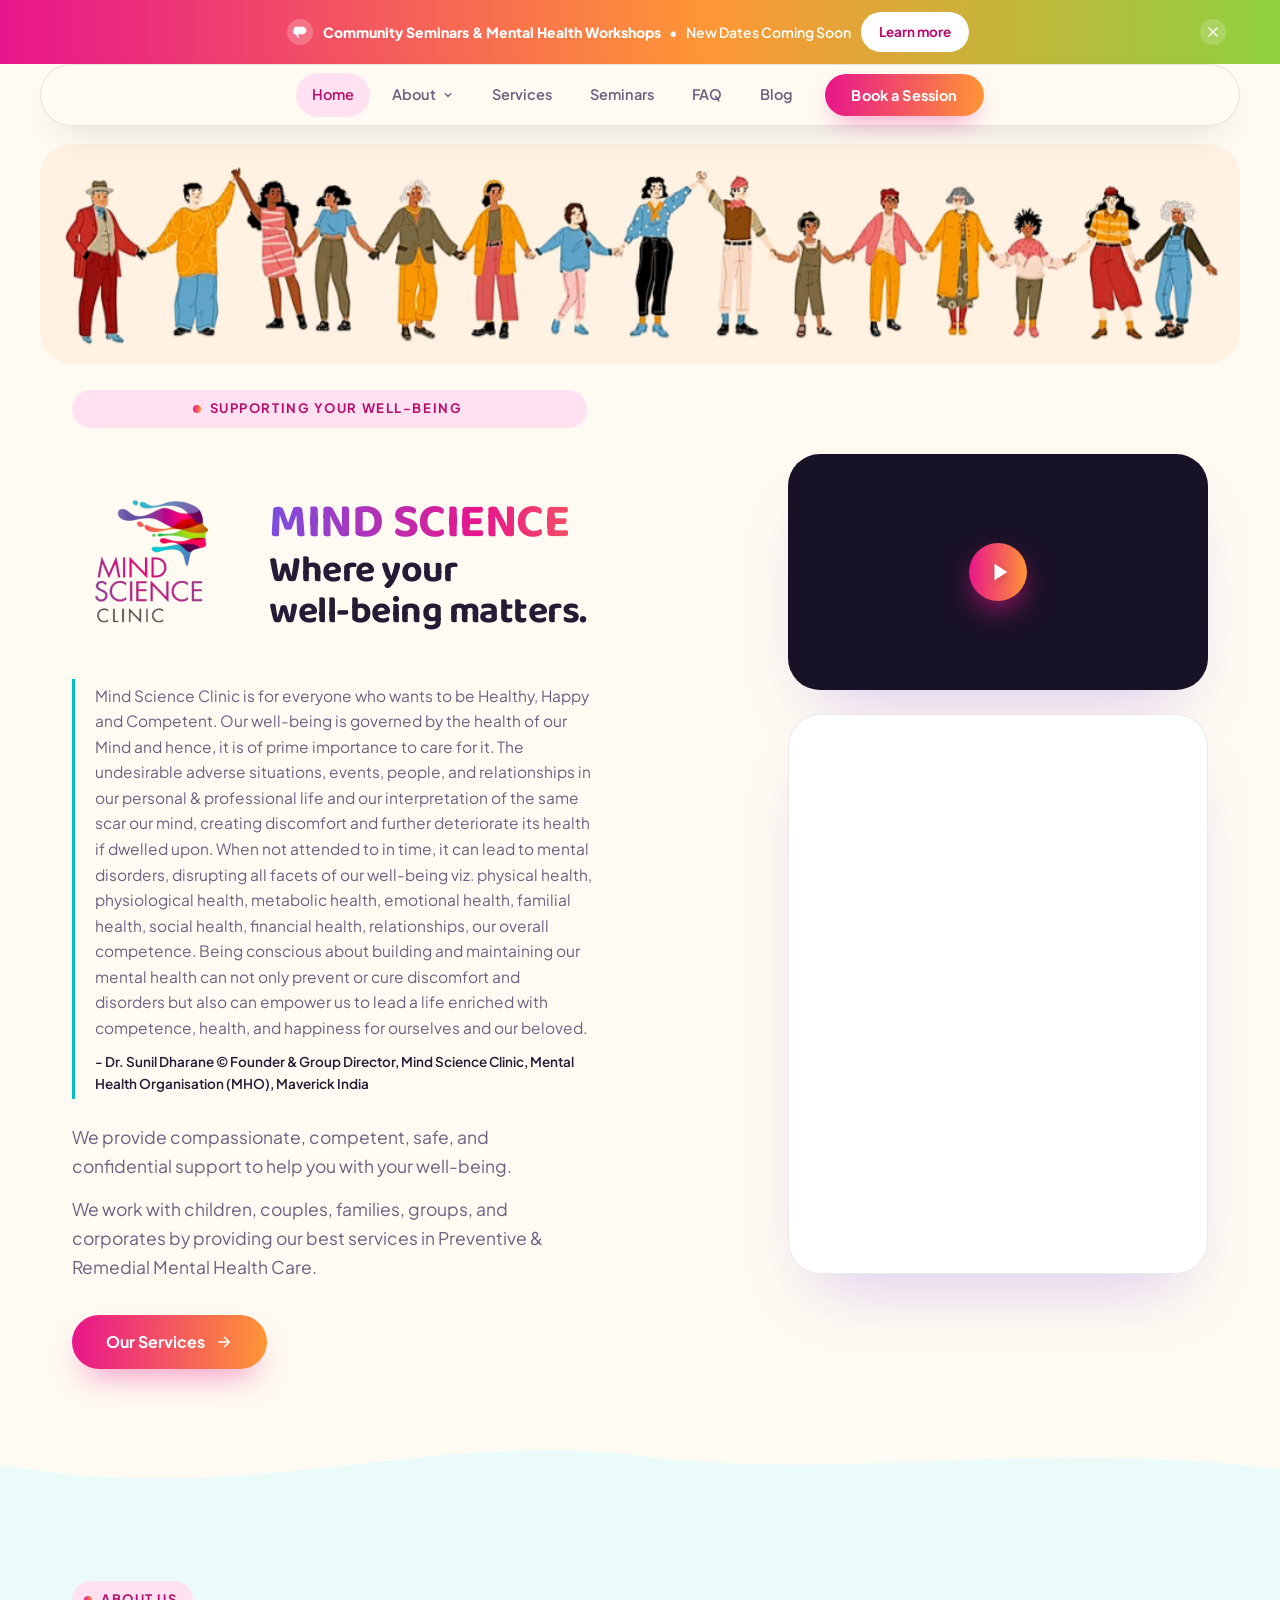
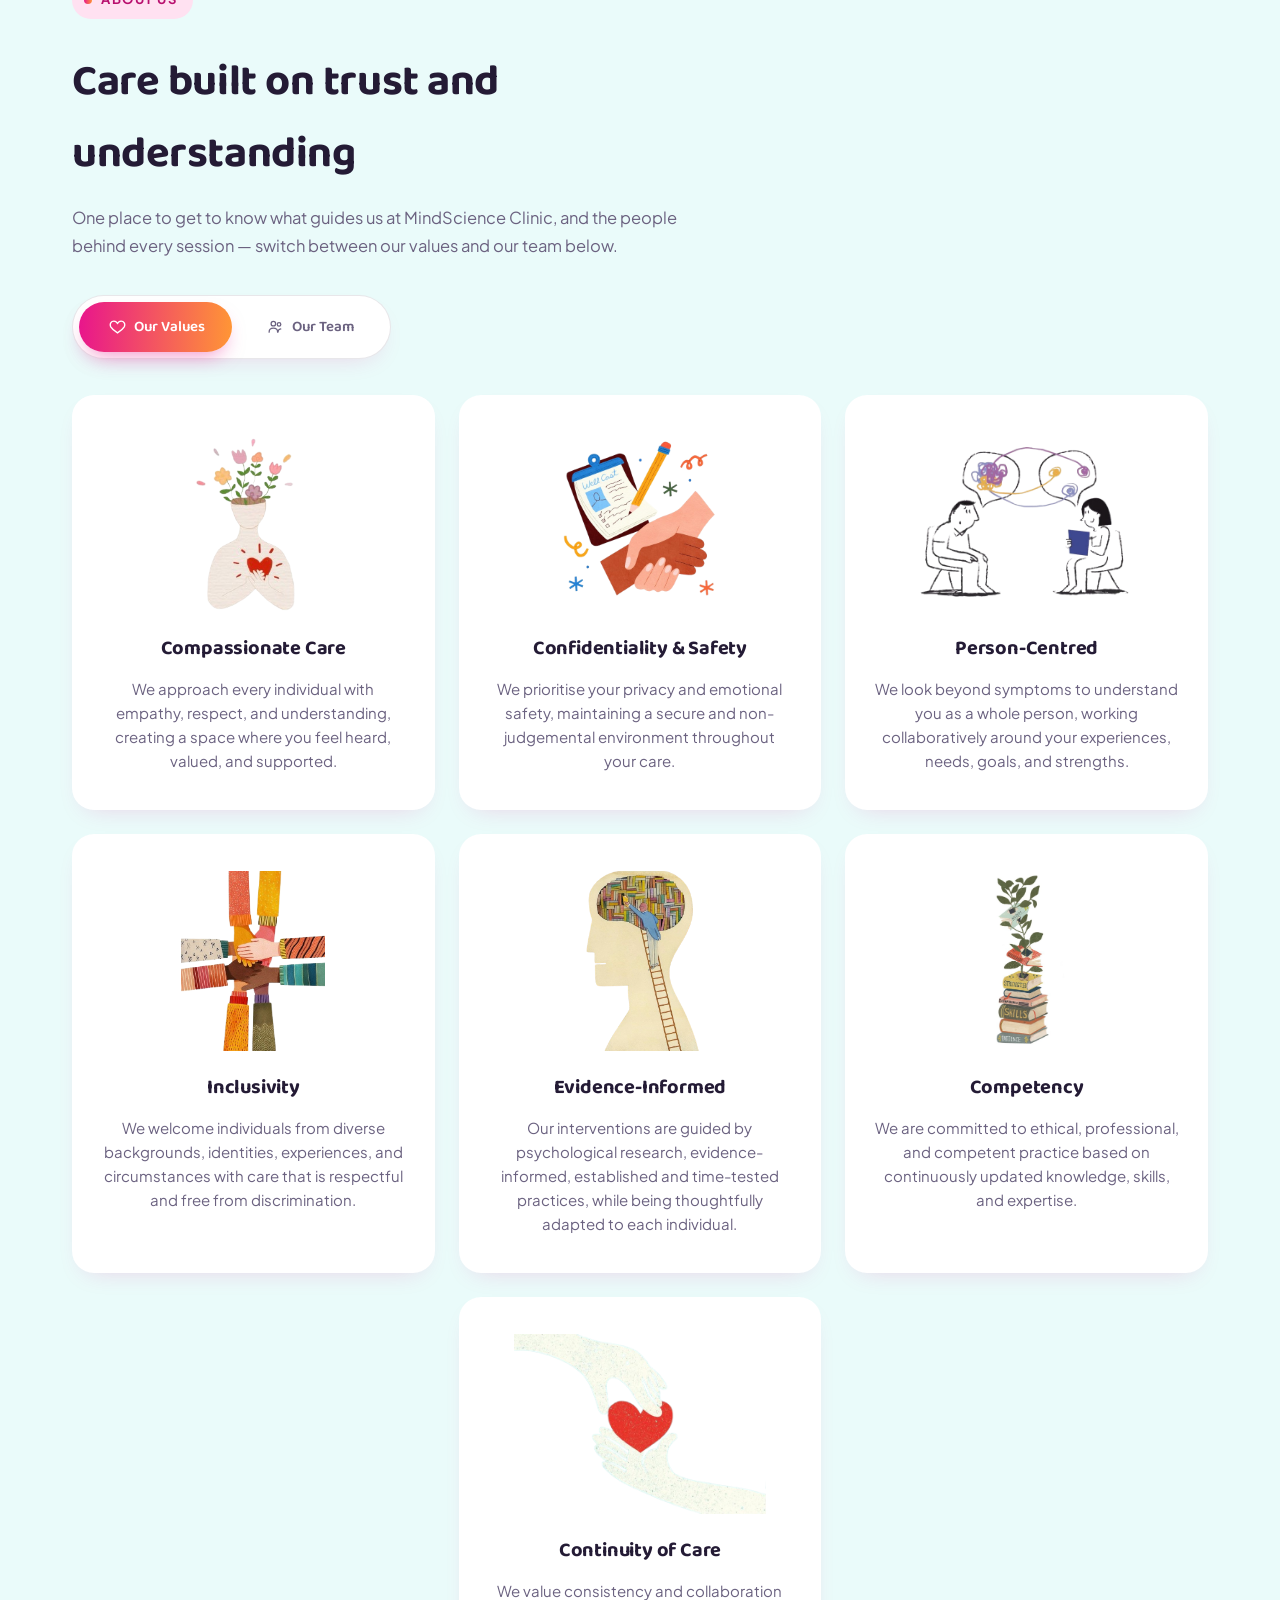
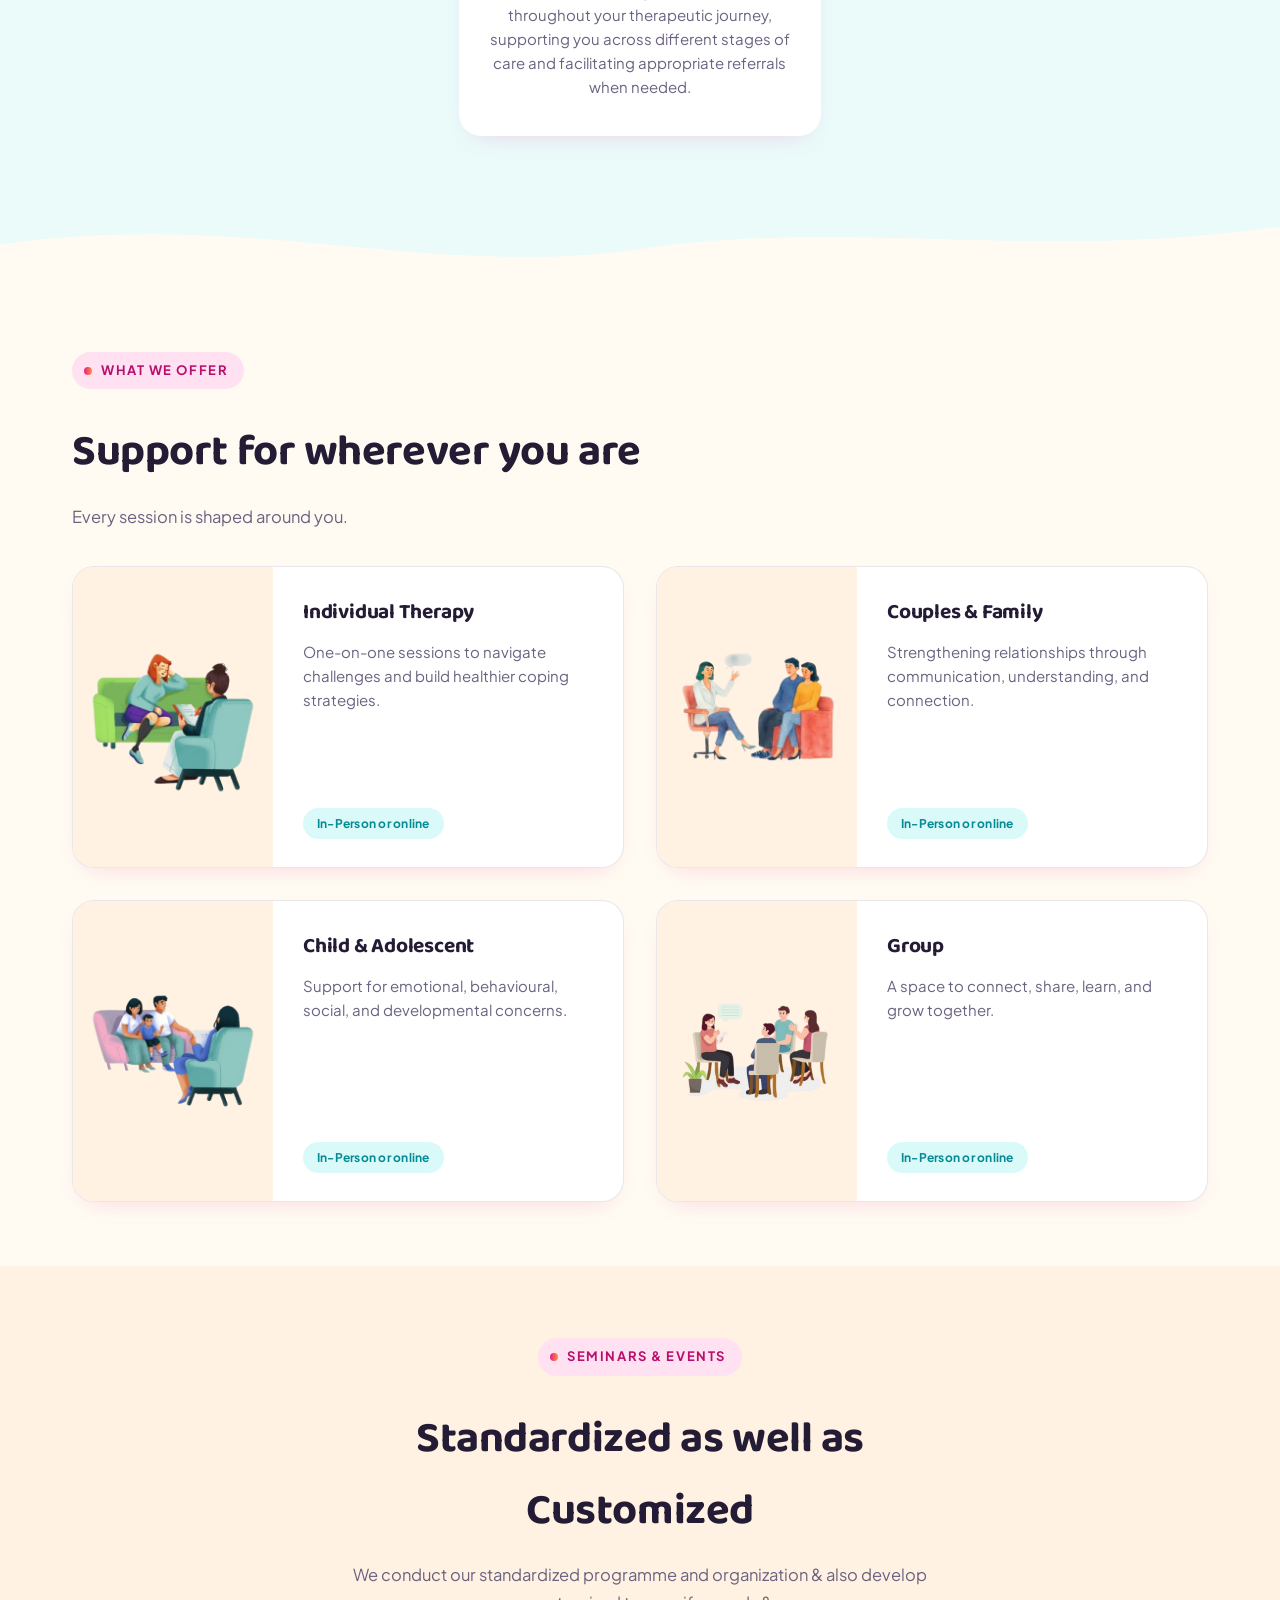
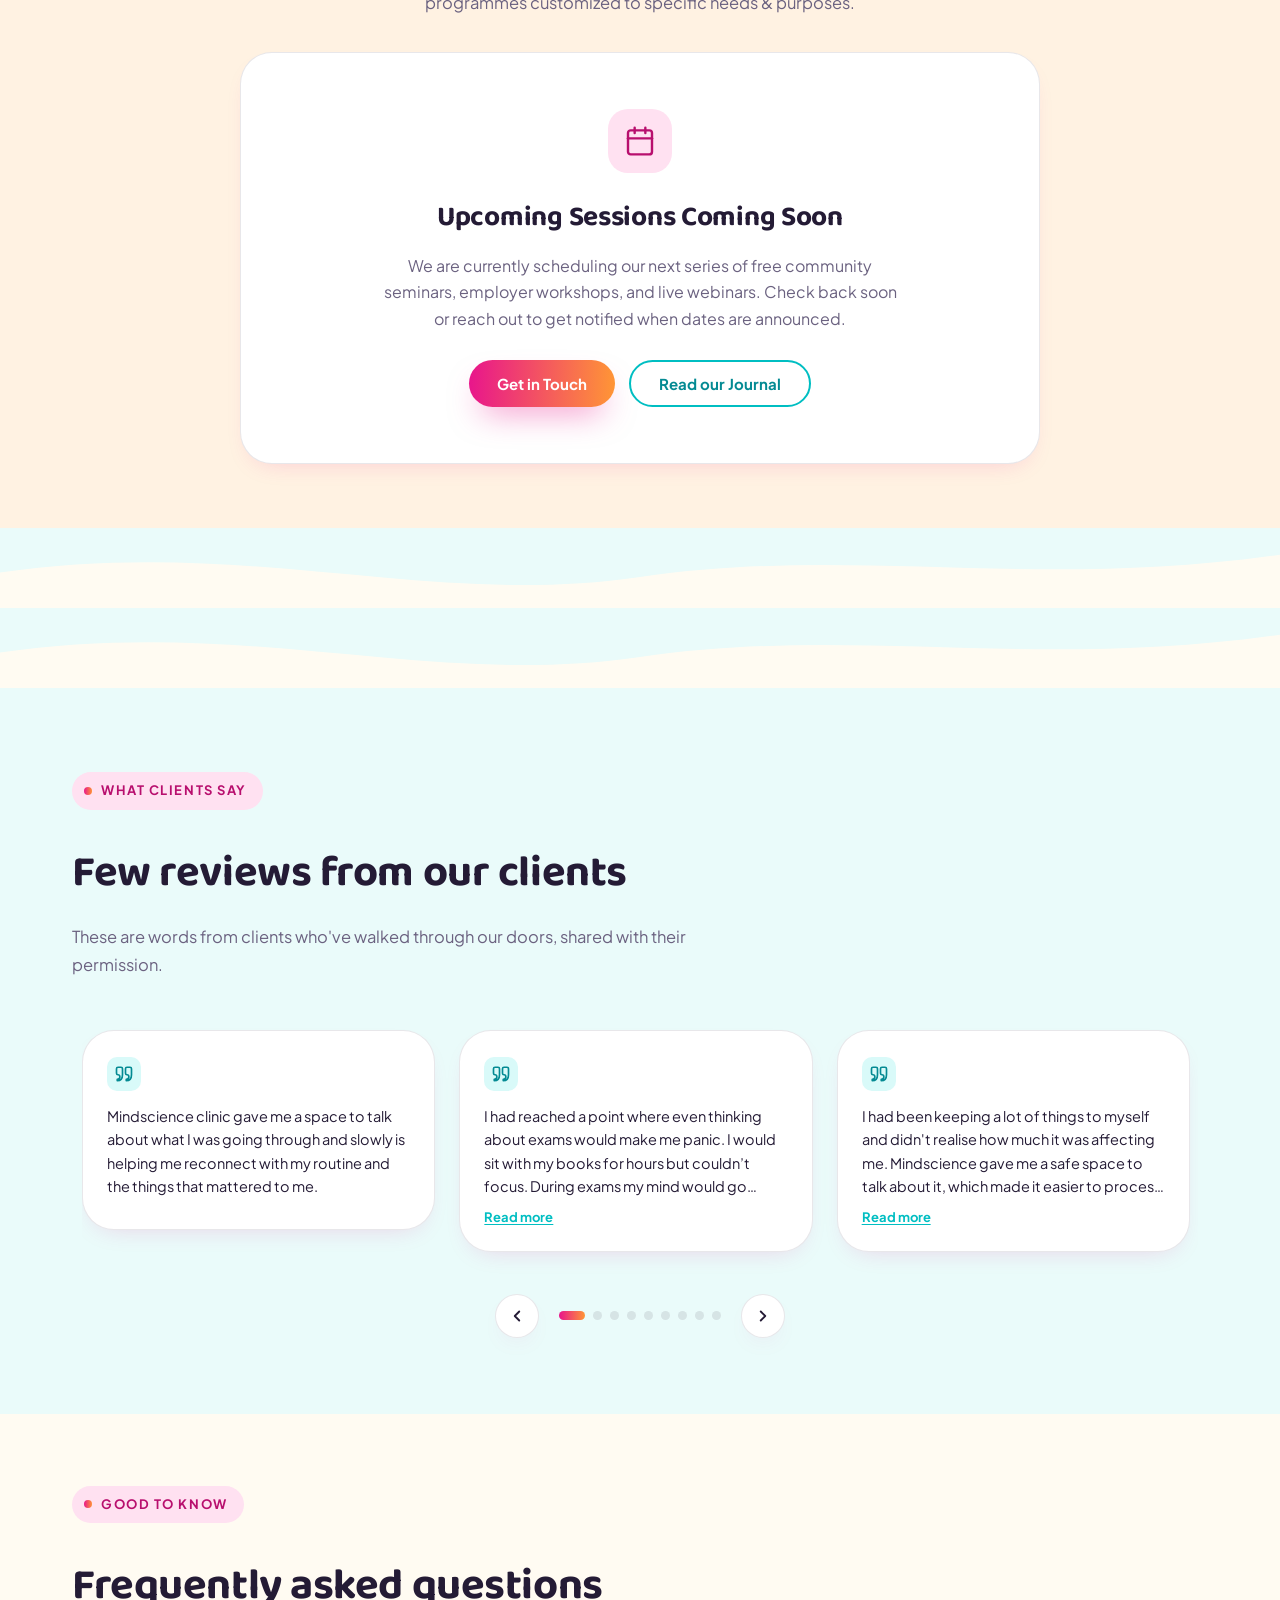
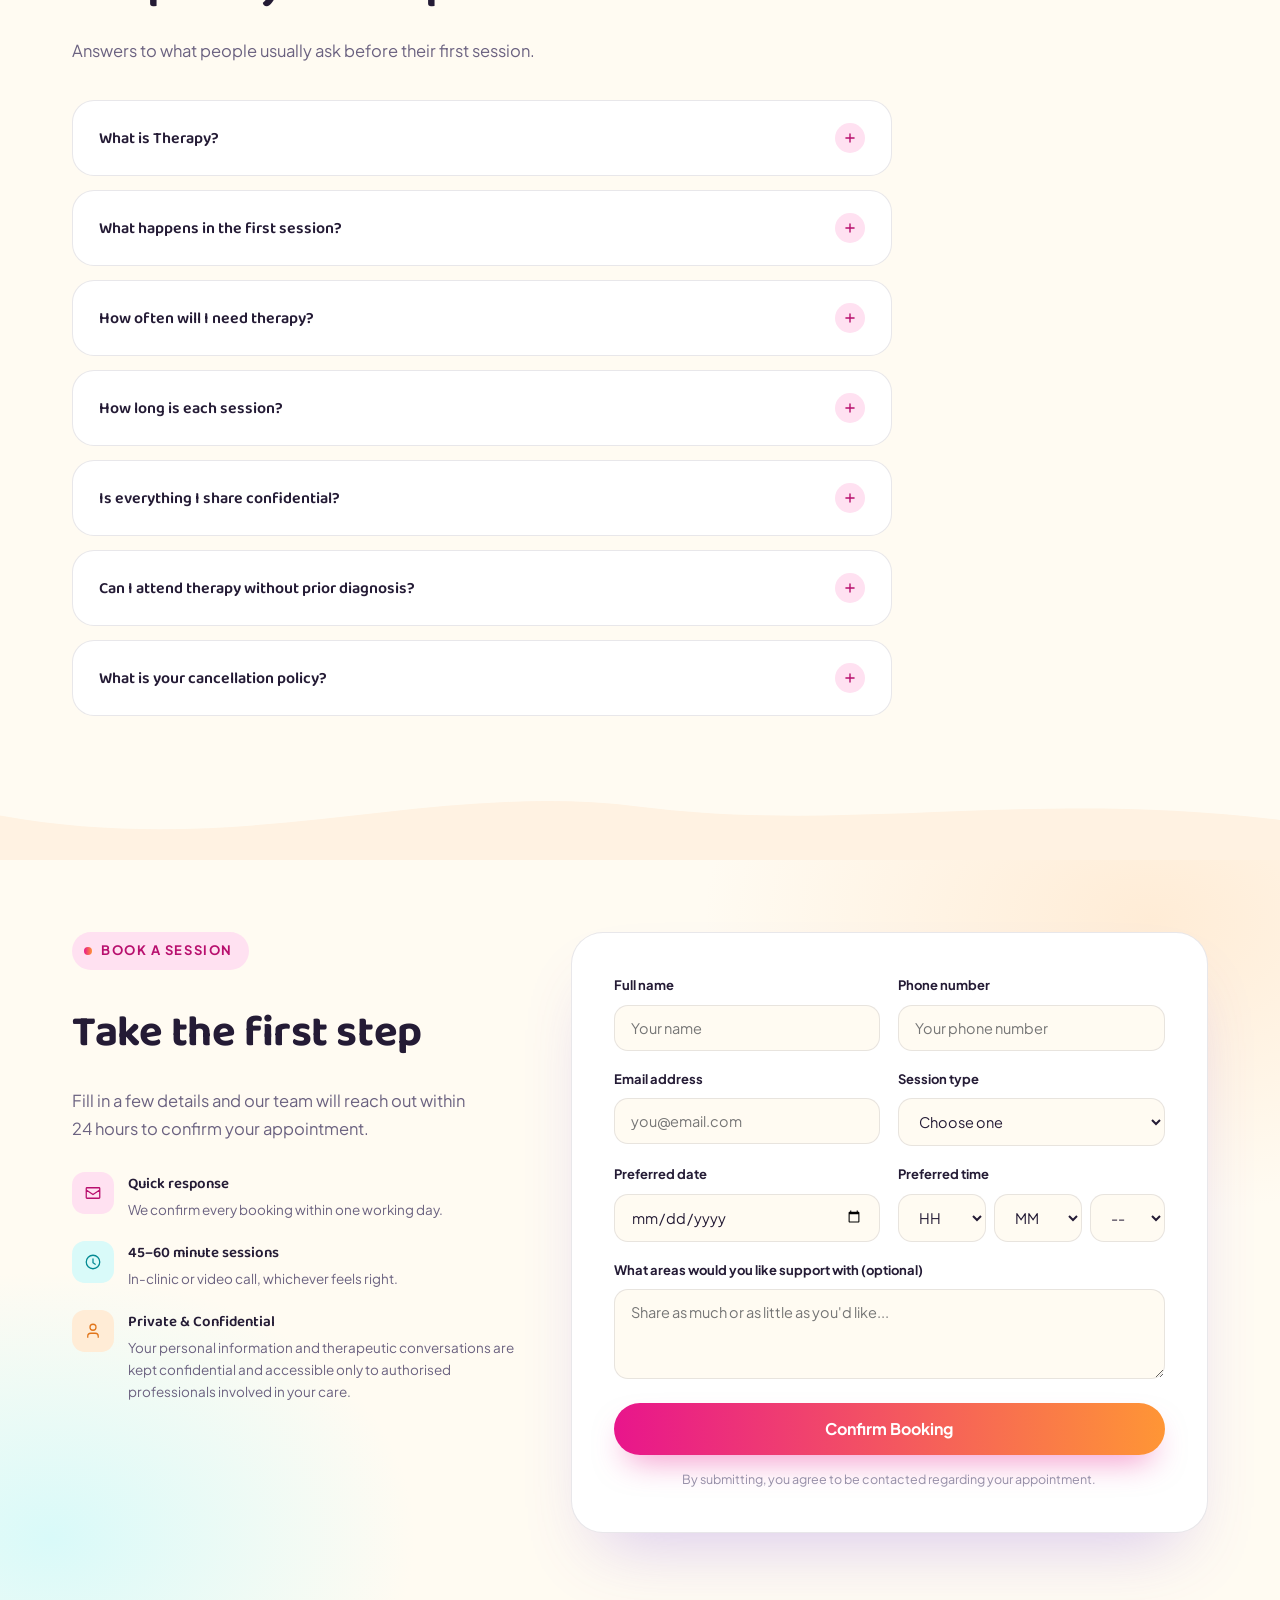
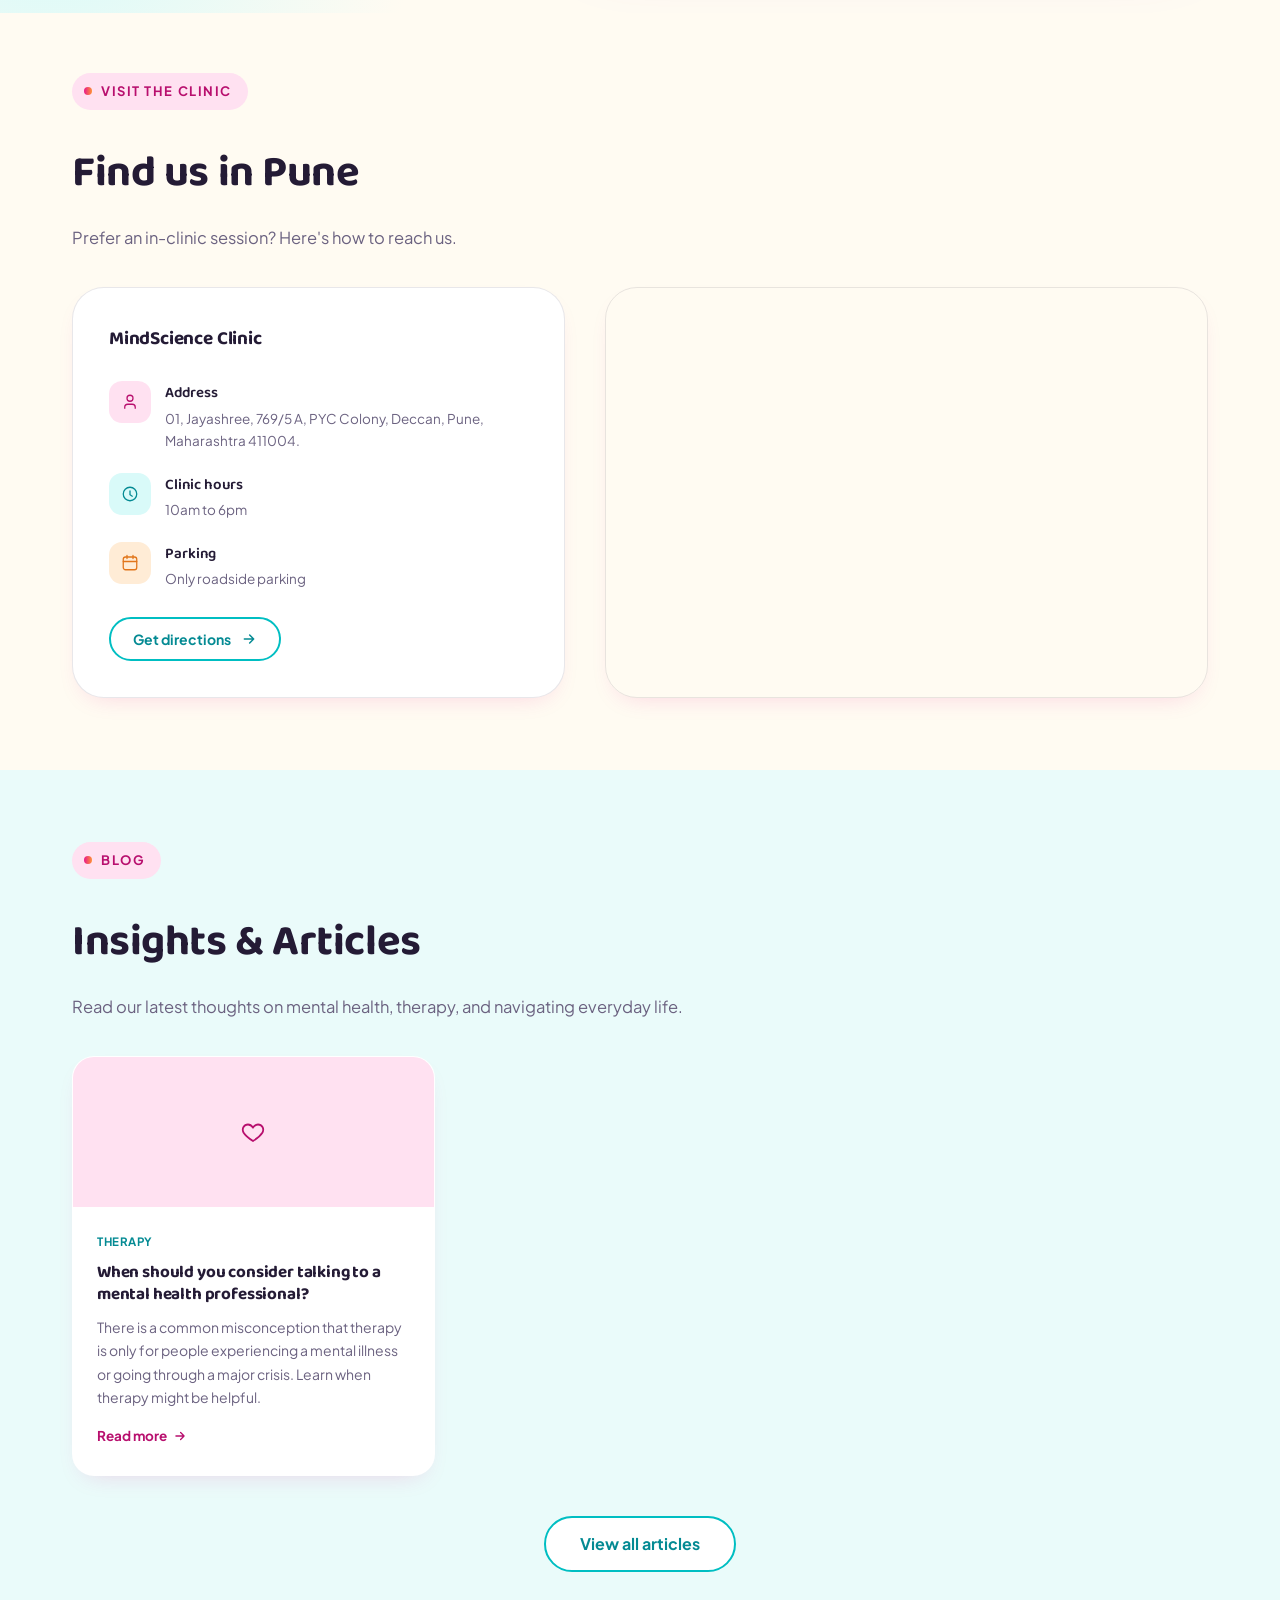
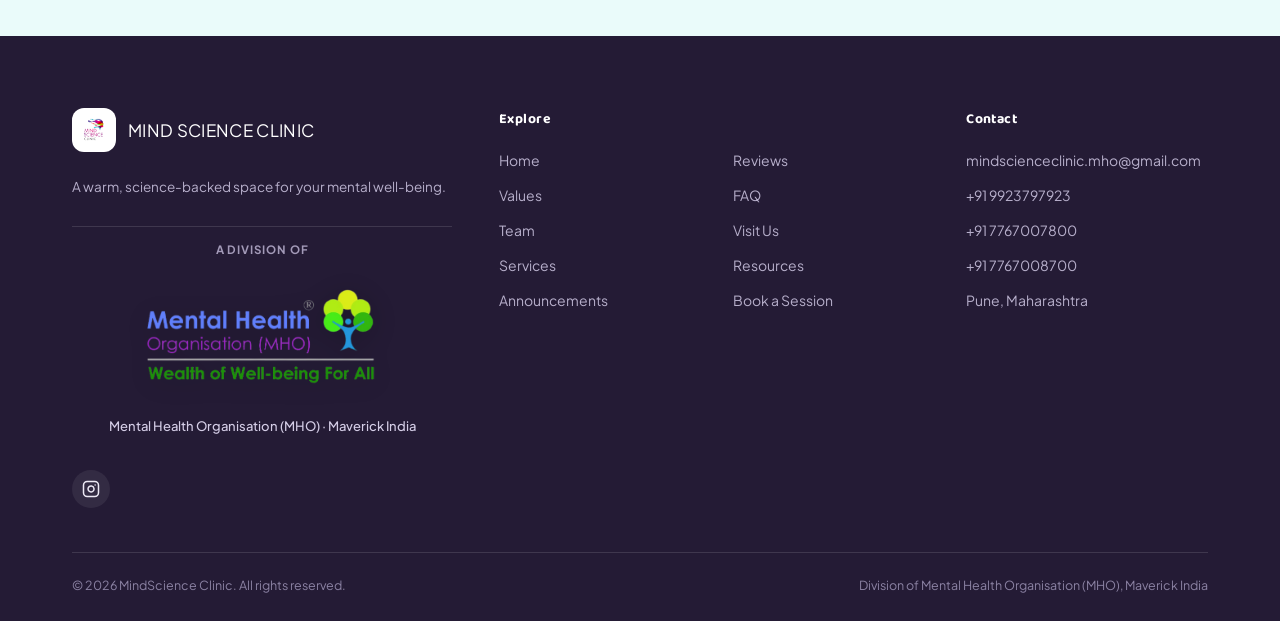
==== commit c8e8da63: "Changes in Website" ====
--- a/index.html
+++ b/index.html
@@ -122,11 +122,10 @@
           <div class="video-play-btn" aria-hidden="true">
             <svg width="22" height="22" viewBox="0 0 24 24" fill="currentColor"><polygon points="6 3 20 12 6 21 6 3"/></svg>
           </div>
-          <span class="hero-video-title">World Suicide Prevention Month</span>
         </div>
       </div>
       <div class="hero-media-frame">
-        <iframe src="https://www.instagram.com/p/DcIWErmArCv/embed?hidecaption=true" allowtransparency="true" allow="encrypted-media" loading="lazy" title="MindScience Clinic Instagram video"></iframe>
+        <iframe src="https://www.instagram.com/p/Dao97ULgqeg/embed?hidecaption=true" allowtransparency="true" allow="encrypted-media" loading="lazy" title="MindScience Clinic Instagram video"></iframe>
       </div>
     </div>
   </div>
@@ -220,7 +219,6 @@
             <img id="team-img-sd" src="assets/Dr. Sunil Dharane.jpeg?v=1789111043" alt="Dr. Sunil Dharane">
           </div>
           <h3>Dr. Sunil Dharane</h3>
-          <span class="role">Psychoneuroimmunologist</span>
           <div class="bio-text">
             <p>Dr. Sunil Dharane is a psychoneuroimmunologist through the faculty of Physiological Psychology stemming from science stream. He is a mental health professional and has scientific conviction that nature and quality of mind-body interaction and interinfluence can make or mar the wholesome well-being implying physical health, physiological health, metabolic health, emotional health, familial health, social health, financial health and our overall competence. He therapeutically works on the prevention and cure of root cause of any mental discomfort or disorder which also reciprocatively reflects in all other areas of health comprising well-being.</p>
             <p>Some of his other professional and certified qualifications are in Neuroplasticity, Psychotherapy, Somatic Psychotherapy, Medical Hypnosis, Hypnotherapy, Guided Imagery, Positive Psychology, Applied Psychology, CBT, REBT, ACT, Self-hypnosis, and Management Science. He is a lifetime member of the International Society for Research &amp; Development.</p>
@@ -229,49 +227,21 @@
           </div>
           <button class="read-more-btn" onclick="this.previousElementSibling.classList.toggle('expanded'); this.innerText = this.previousElementSibling.classList.contains('expanded') ? 'Read less' : 'Read more';">Read more</button>
         </div>
-        <div class="team-card reveal">
-          <div class="avatar-photo" style="background:linear-gradient(135deg,var(--purple),var(--magenta));">
-            <img id="team-img-tc" src="assets/Tanishka Chavan.jpeg?v=1789023401" alt="Tanishka Chavan">
-          </div>
-          <h3>Tanishka Chavan</h3>
-          <span class="role">Counselling Psychologist</span>
-          <div class="bio-text">
-            <p>Ms. Tanishka Chavan has completed her MSc in Clinical Psychology and is trained in psychological assessment, screening, and therapeutic approaches including Cognitive Behaviour Therapy (CBT), Rational Emotive Behaviour Therapy (REBT) and various other therapeutic techniques.</p>
-            <p>Her clinical work focuses on understanding individual concerns through a comprehensive psychological perspective, considering their thoughts, emotions, behaviours, relationships, and life context. She works with emotional, behavioural, interpersonal, and adjustment-related concerns, using clinical interviewing, psychological assessment, and therapeutic interventions to understand and address individual needs.</p>
-            <p>Her approach is holistic and eclectic, integrating techniques from different therapeutic modalities based on the individual's concerns, strengths, and therapeutic goals. She places emphasis on creating a safe, confidential, and non-judgmental therapeutic environment that supports self-understanding, emotional well-being, and meaningful psychological change.</p>
-            <p>She is also trained in personality, career, and other counselling-related assessments, with a focus on responsible interpretation and client-centred feedback.</p>
-          </div>
-          <button class="read-more-btn" onclick="this.previousElementSibling.classList.toggle('expanded'); this.innerText = this.previousElementSibling.classList.contains('expanded') ? 'Read less' : 'Read more';">Read more</button>
-        </div>
-        <div class="team-card reveal">
-          <div class="avatar-photo" style="background:linear-gradient(135deg,var(--teal),var(--orange));">
-            <img id="team-img-rb" src="assets/Rajlaxmi Bhingare.jpeg?v=1789023401" alt="Rajlaxmi Bhingare">
-          </div>
-          <h3>Rajlaxmi Bhingare</h3>
-          <span class="role">Counselling Psychologist</span>
-          <div class="bio-text">
-            <p>Ms. Rajlaxmi is a Postgraduate in Clinical Psychology with a strong foundation in clinical assessment, psychological formulation, and evidence-based interventions. Her approach incorporates various appropriate therapies suitable for individual mental status, focusing on cognitive distortions, maladaptive beliefs, emotional regulation, and behavioural patterns.</p>
-            <p>She has experience with clinical interviewing, case conceptualisation, psychological assessments, and psychometric evaluation, along with interventions such as psychoeducation, grounding techniques, and coping-skills training. Her approach is warm and collaborative, with an emphasis on helping individuals develop self-awareness, effective coping mechanisms, and improved psychological well-being.</p>
-          </div>
-          <button class="read-more-btn" onclick="this.previousElementSibling.classList.toggle('expanded'); this.innerText = this.previousElementSibling.classList.contains('expanded') ? 'Read less' : 'Read more';">Read more</button>
-        </div>
-        <div class="team-card reveal">
-          <div class="avatar-photo" style="background:linear-gradient(135deg,var(--orange),var(--purple));">
-            <div class="avatar-fallback">AN</div>
-          </div>
-          <h3>Aditya Nair</h3>
-          <span class="role">UI/UX Designer | Graphic Designer</span>
-          <div class="bio-text">
-            <p>Aditya is a curious and creative individual who enjoys exploring the intersection of psychology, design, technology, and storytelling. He is someone who likes to understand not just how things work, but why people think, feel, and interact with them the way they do.</p>
-            <p>With a strong interest in UX psychology and creative problem-solving, Aditya is constantly learning, experimenting, and turning ideas into meaningful experiences. He believes that good design is more than just making something look appealing—it is about understanding people and creating something that feels intuitive, purposeful, and human.</p>
-            <p>Beyond his work and learning, Aditya enjoys exploring new ideas, developing creative concepts, and challenging himself to see ordinary things from different perspectives. He is driven by curiosity, creativity, and the desire to keep growing.</p>
-          </div>
-          <button class="read-more-btn" onclick="this.previousElementSibling.classList.toggle('expanded'); this.innerText = this.previousElementSibling.classList.contains('expanded') ? 'Read less' : 'Read more';">Read more</button>
-        </div>
-      </div>
-
-      <!-- Additional Associates -->
+      </div>
+
+      <!-- Team Info Box + Associates -->
       <div class="team-associates reveal">
+        <div class="assoc-card" style="grid-column: 1 / -1; background: var(--panel); border: 1.5px solid var(--line); border-radius: var(--radius-lg); padding: 20px 24px;">
+          <div class="assoc-badge" aria-hidden="true">
+            <svg width="20" height="20" viewBox="0 0 24 24" fill="none" stroke="currentColor" stroke-width="2.2" stroke-linecap="round" stroke-linejoin="round">
+              <path d="M20 21v-2a4 4 0 0 0-4-4H8a4 4 0 0 0-4 4v2"></path>
+              <circle cx="12" cy="7" r="4"></circle>
+            </svg>
+          </div>
+          <div class="assoc-info">
+            <span class="assoc-name">Team of Therapists, Clinicians, and other Mental Health Professionals.</span>
+          </div>
+        </div>
         <div class="assoc-card">
           <div class="assoc-badge" aria-hidden="true">
             <svg width="20" height="20" viewBox="0 0 24 24" fill="none" stroke="currentColor" stroke-width="2.2" stroke-linecap="round" stroke-linejoin="round">
@@ -280,7 +250,7 @@
             </svg>
           </div>
           <div class="assoc-info">
-            <span class="assoc-name">Mrs. Capt. Irene Gonsalves</span>
+            <span class="assoc-name">Capt. Irene Gonsalves</span>
             <span class="assoc-role">Consultant &amp; Counselor</span>
           </div>
         </div>
@@ -356,8 +326,8 @@
   <div class="wrap">
     <div class="section-head reveal" style="text-align: center; margin: 0 auto 36px;">
       <span class="eyebrow" style="margin-left: auto; margin-right: auto;"><span class="dot"></span>Seminars &amp; Events</span>
-      <h2>Seminars, Workshops &amp; Events</h2>
-      <p style="margin: 0 auto; max-width: 580px;">Practical, evidence-informed sessions for our community.</p>
+      <h2>Standardized as well as Customized</h2>
+      <p style="margin: 0 auto; max-width: 580px;">We conduct our standardized programme and organization &amp; also develop programmes customized to specific needs &amp; purposes.</p>
     </div>
 
     <div class="announce-coming-soon reveal" style="background: var(--panel); border: 1.5px solid var(--line); border-radius: var(--radius-lg); padding: 56px 36px; text-align: center; max-width: 800px; margin: 0 auto; box-shadow: var(--shadow-sm);">
@@ -620,7 +590,7 @@
           </div>
           <div class="field">
             <label for="phone">Phone number</label>
-            <input type="tel" id="phone" name="phone" placeholder="+91 9923797923" required>
+            <input type="tel" id="phone" name="phone" placeholder="Your phone number" required>
           </div>
         </div>
         <div class="form-row">
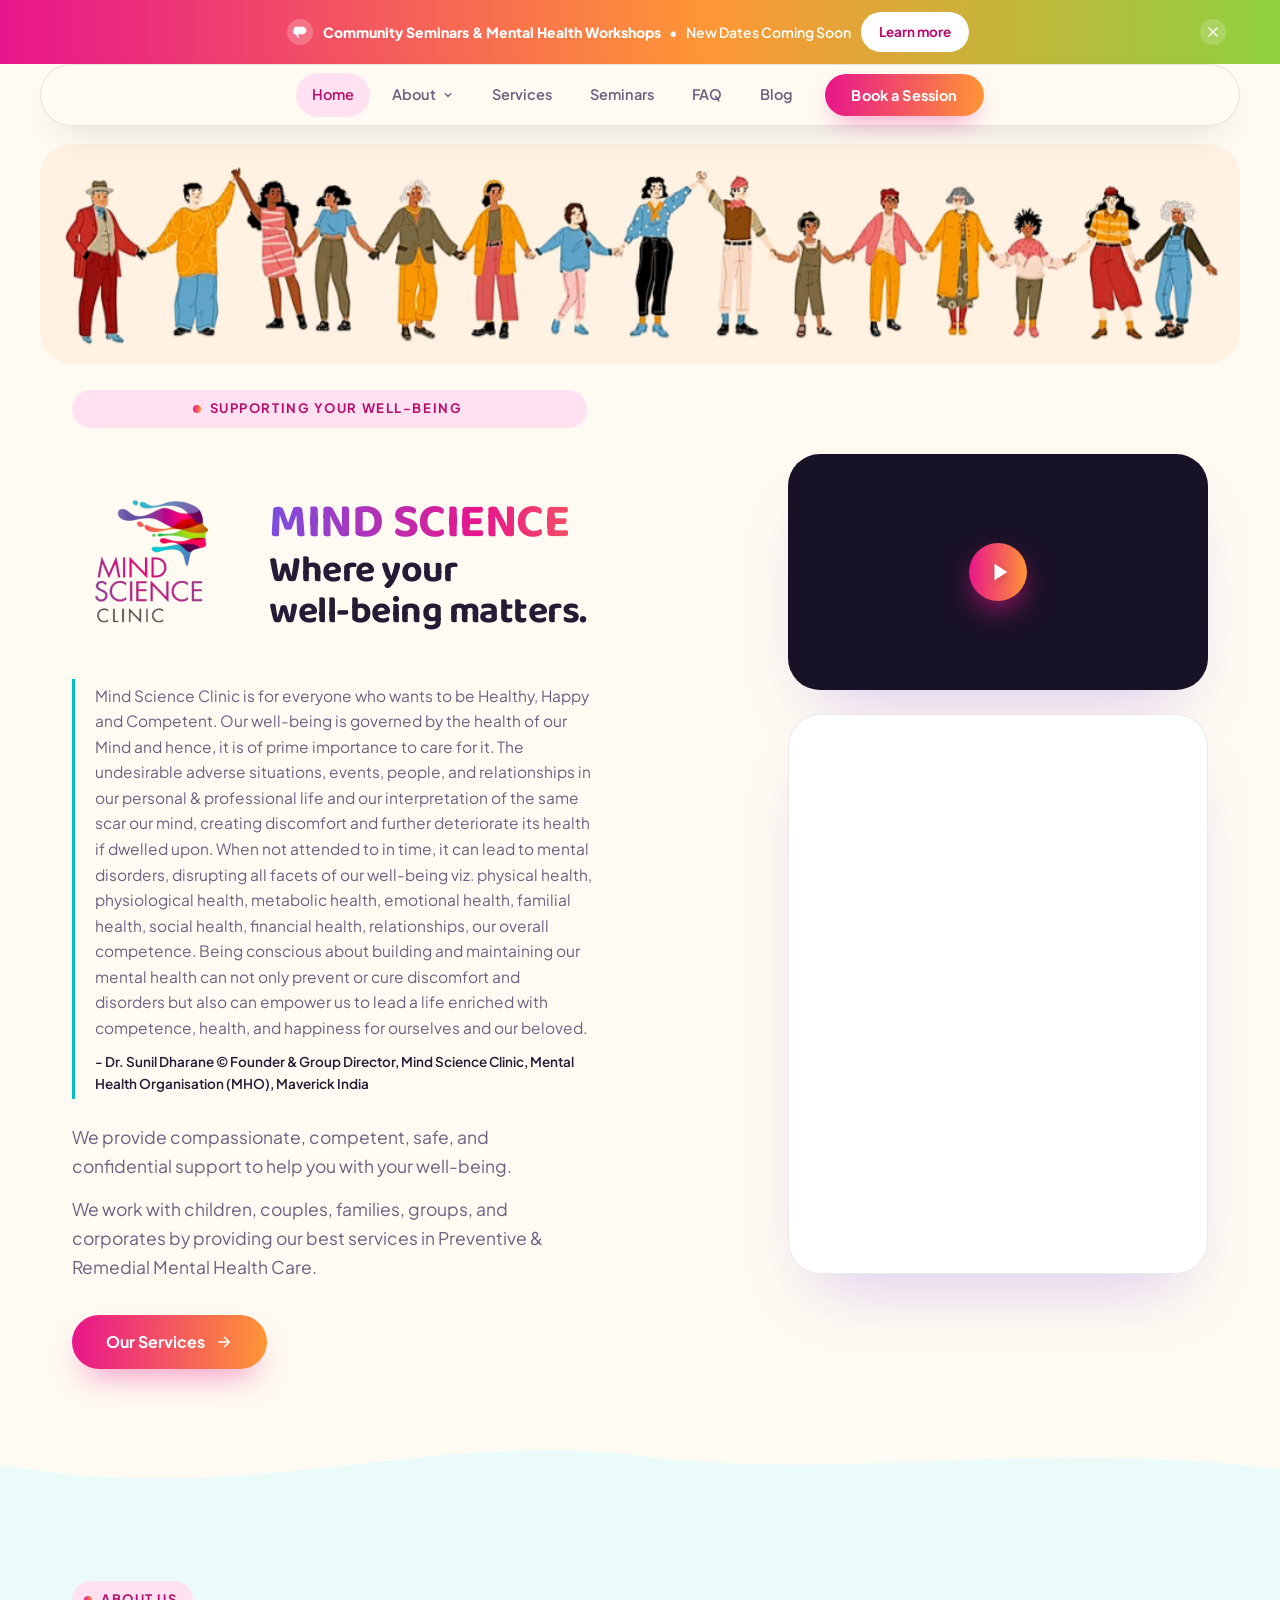
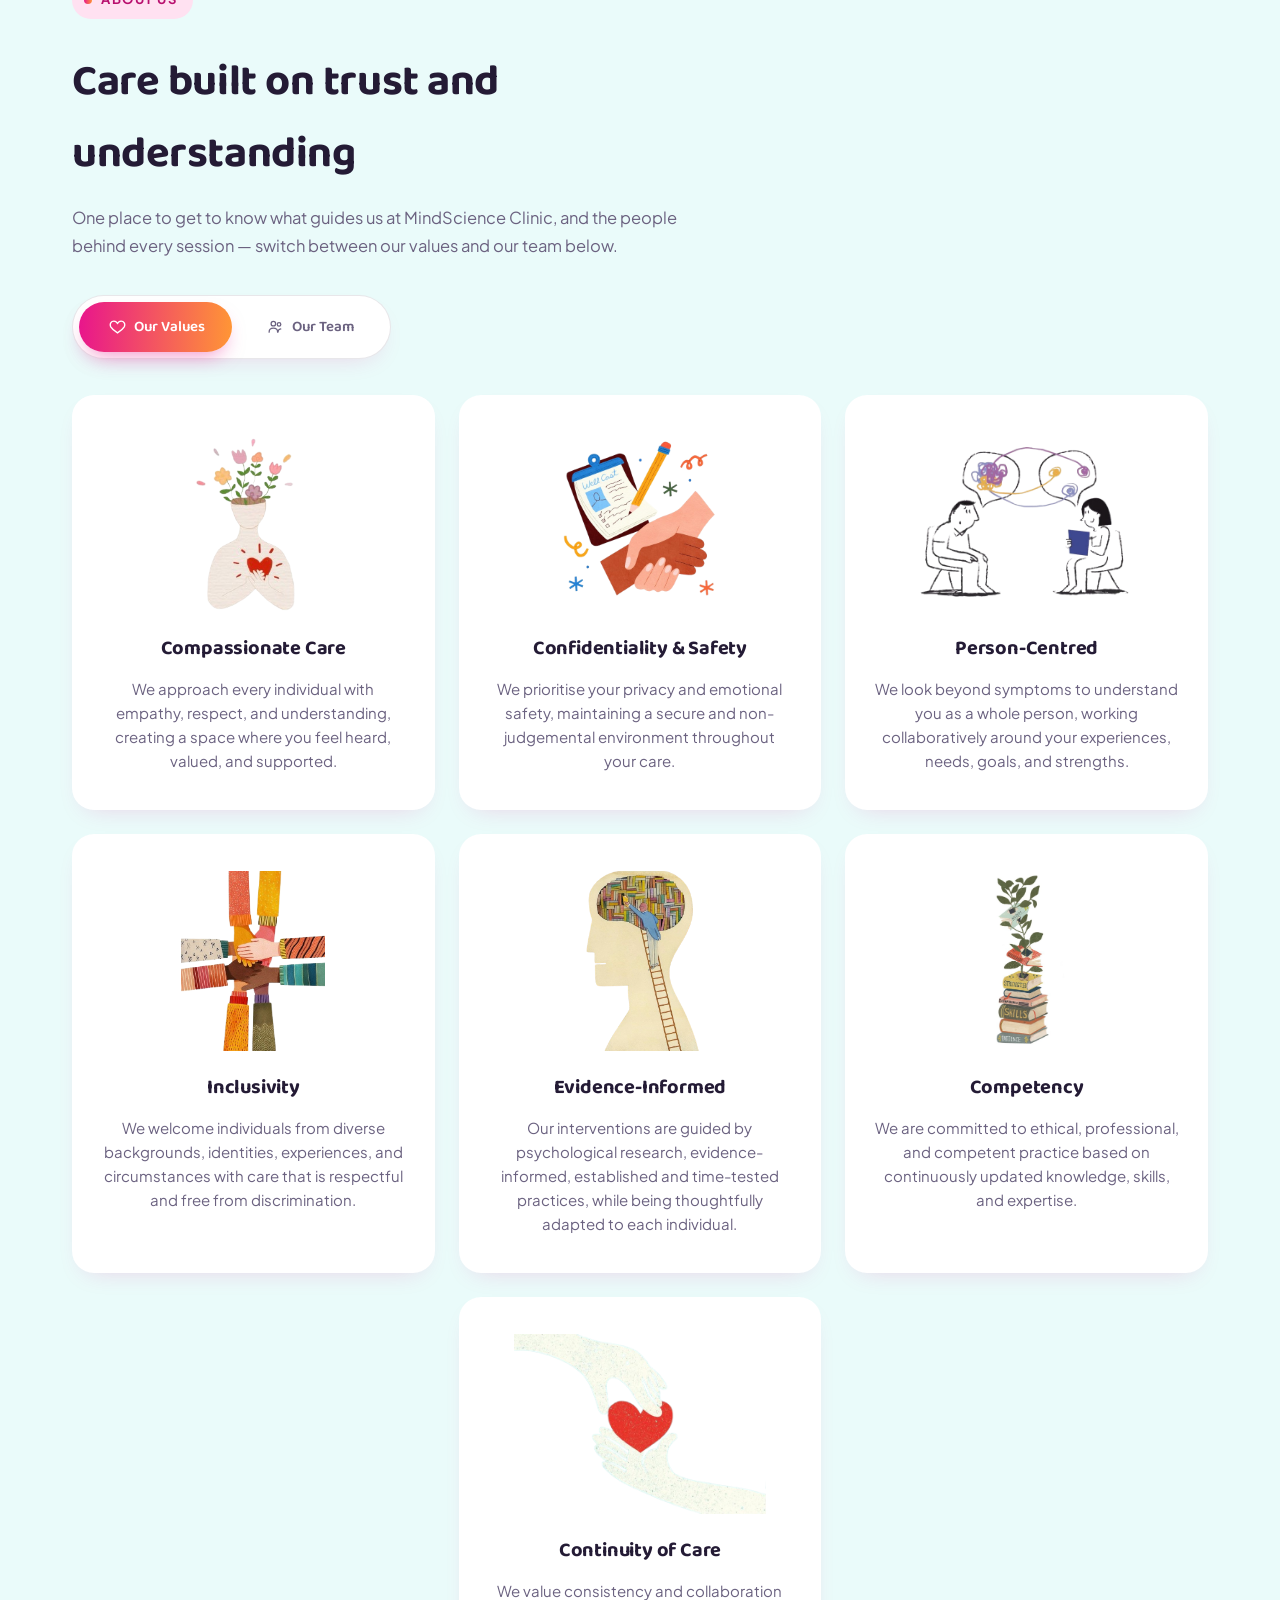
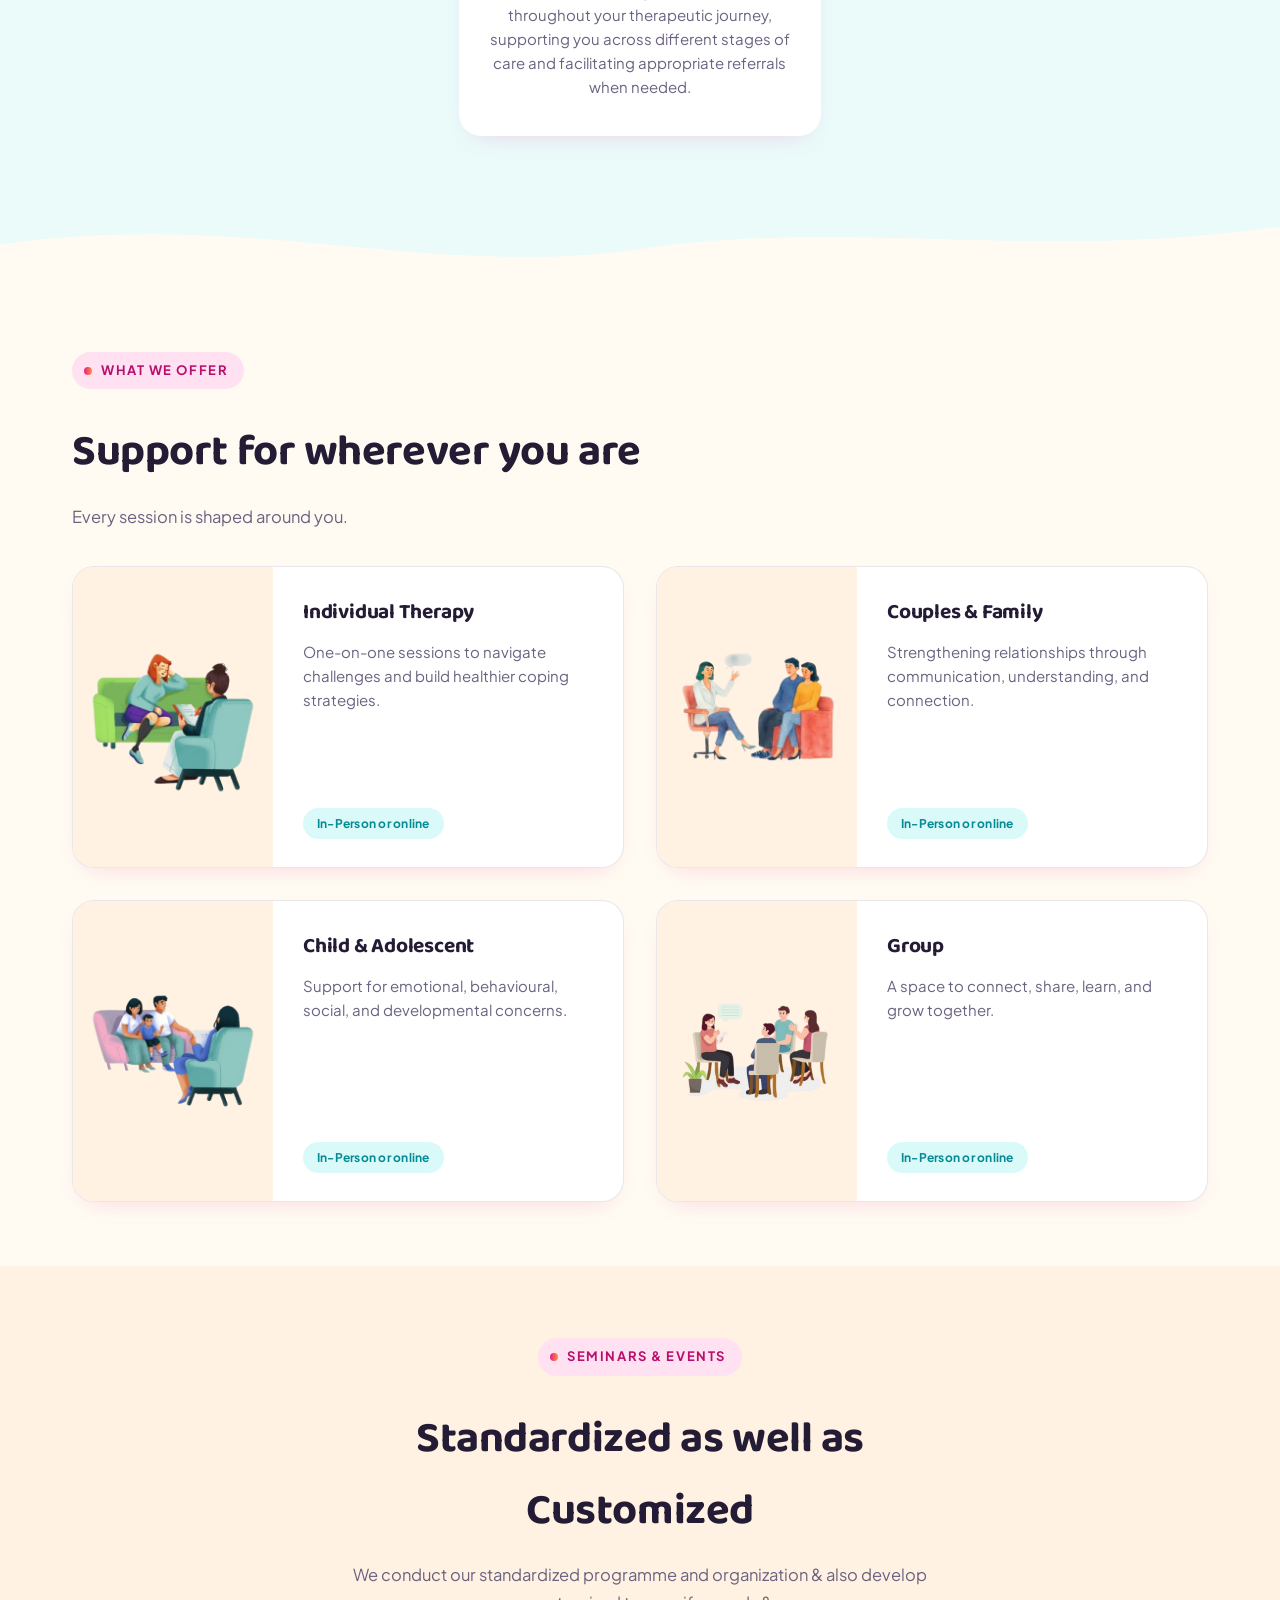
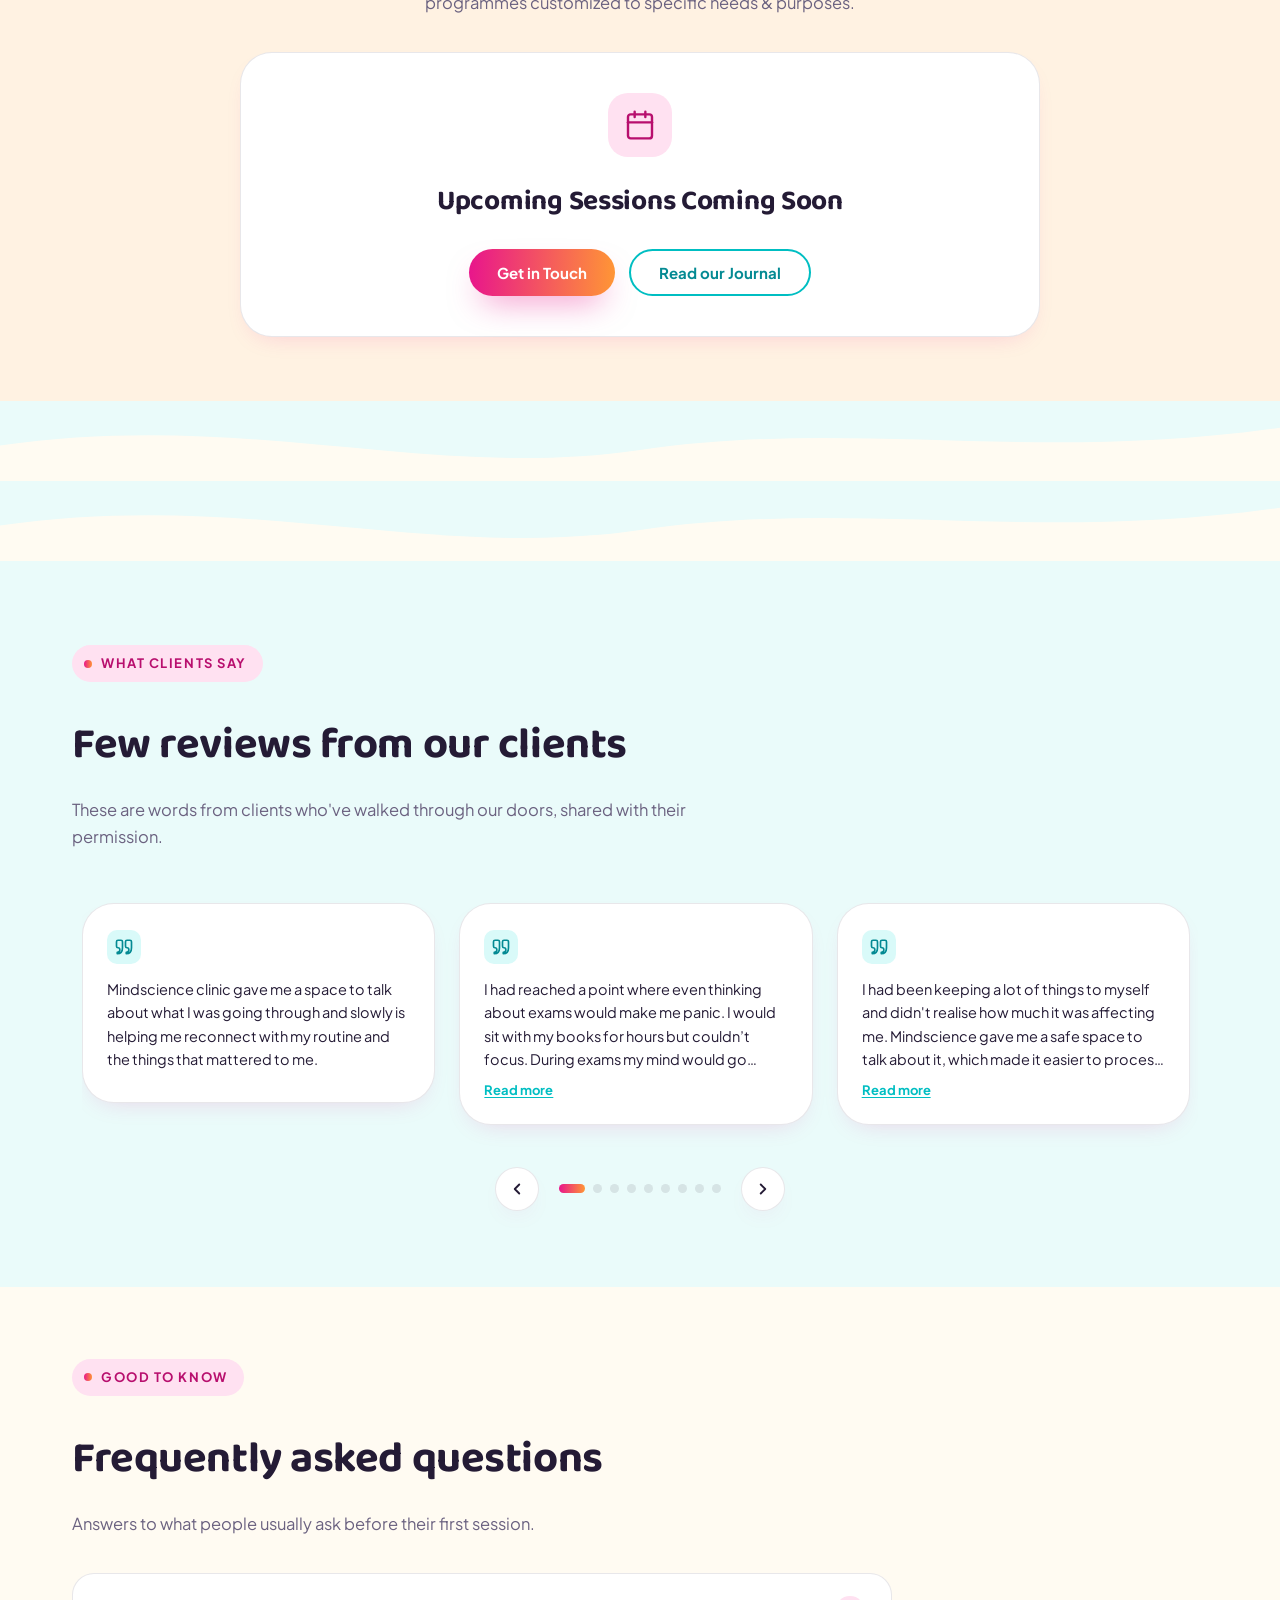
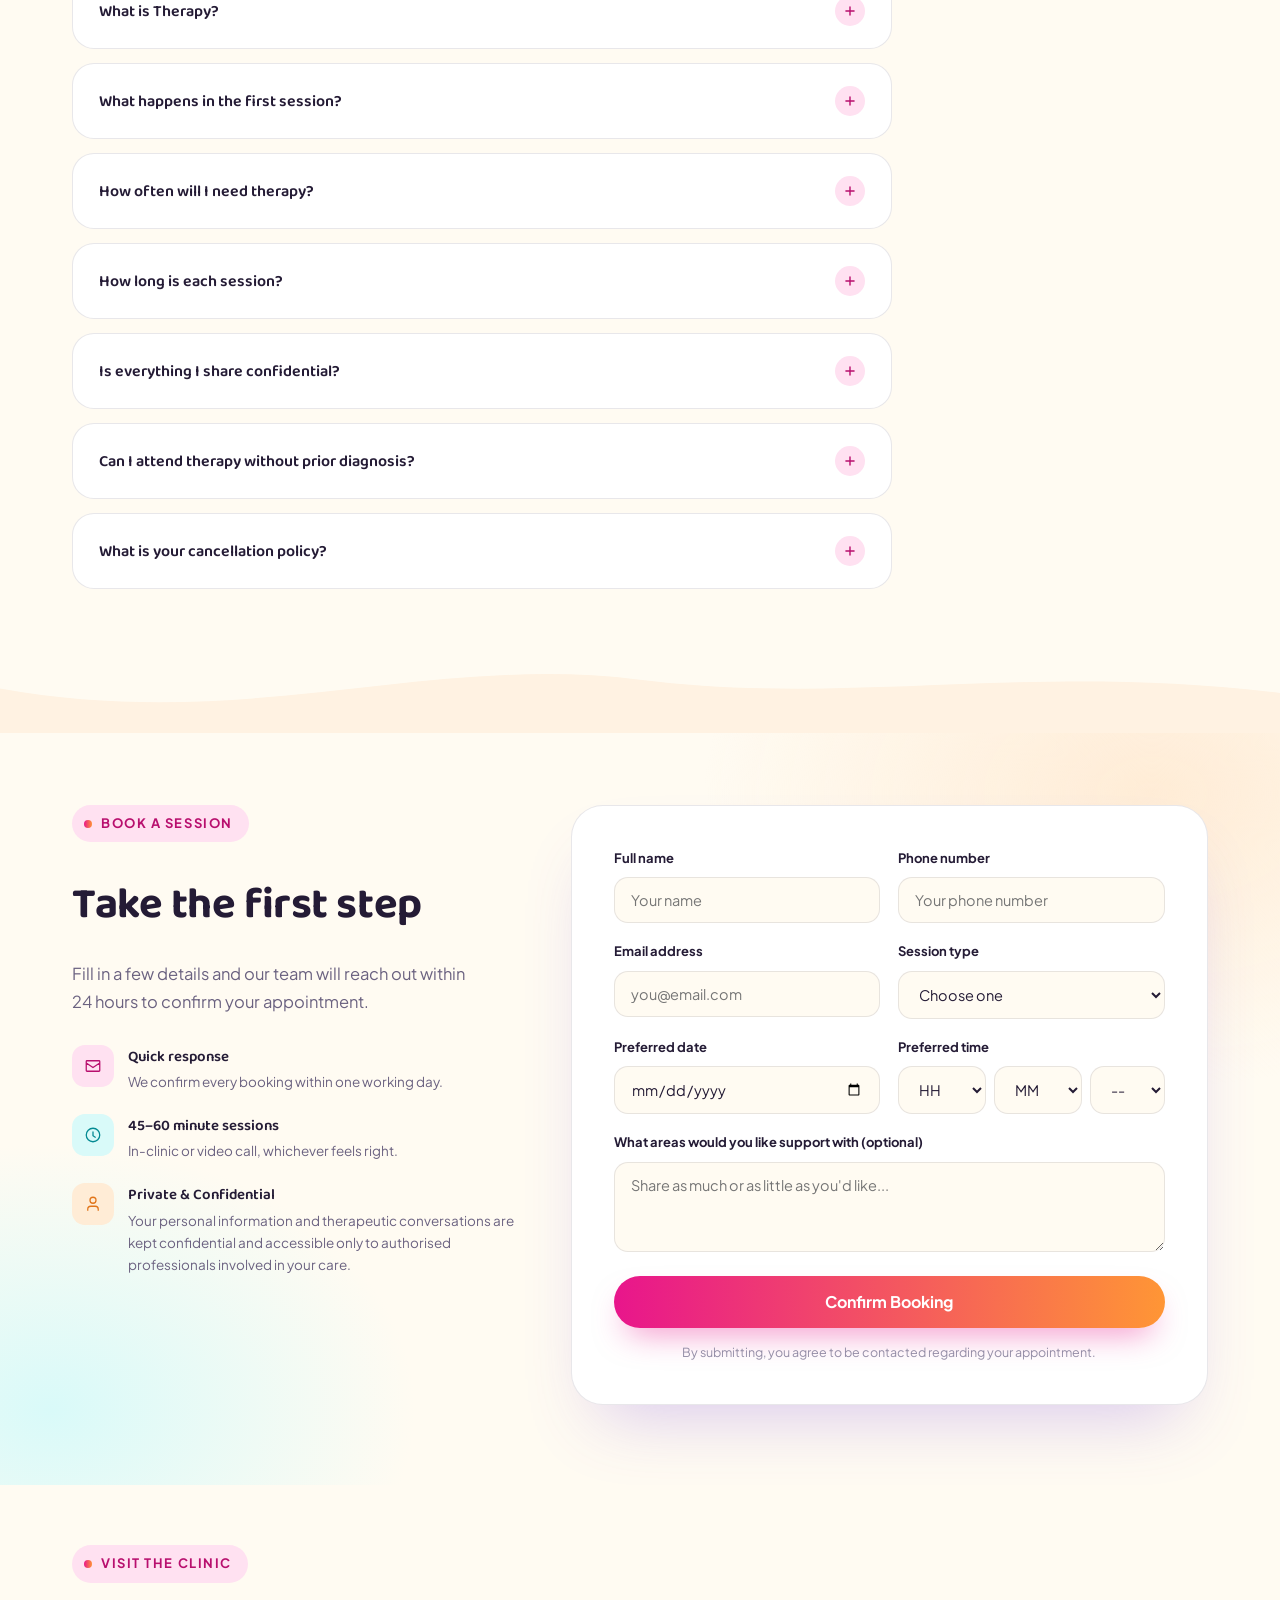
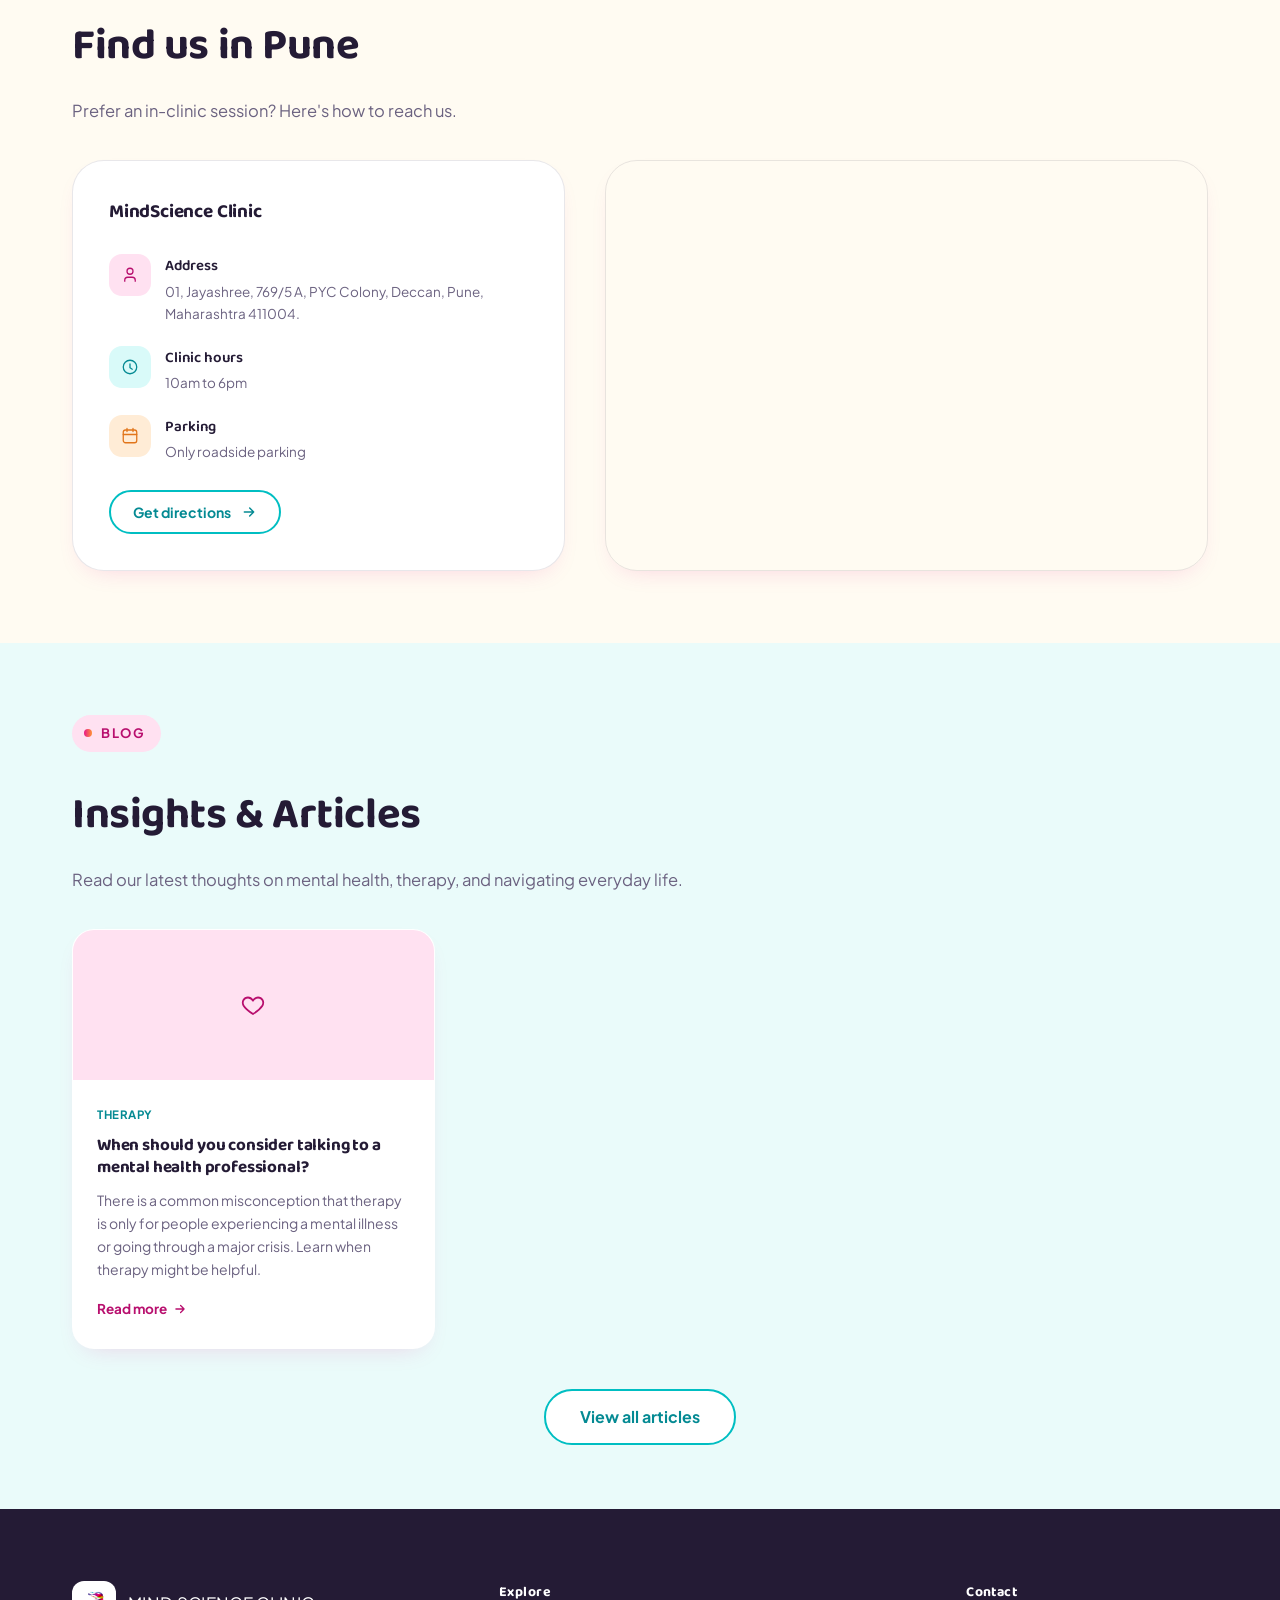
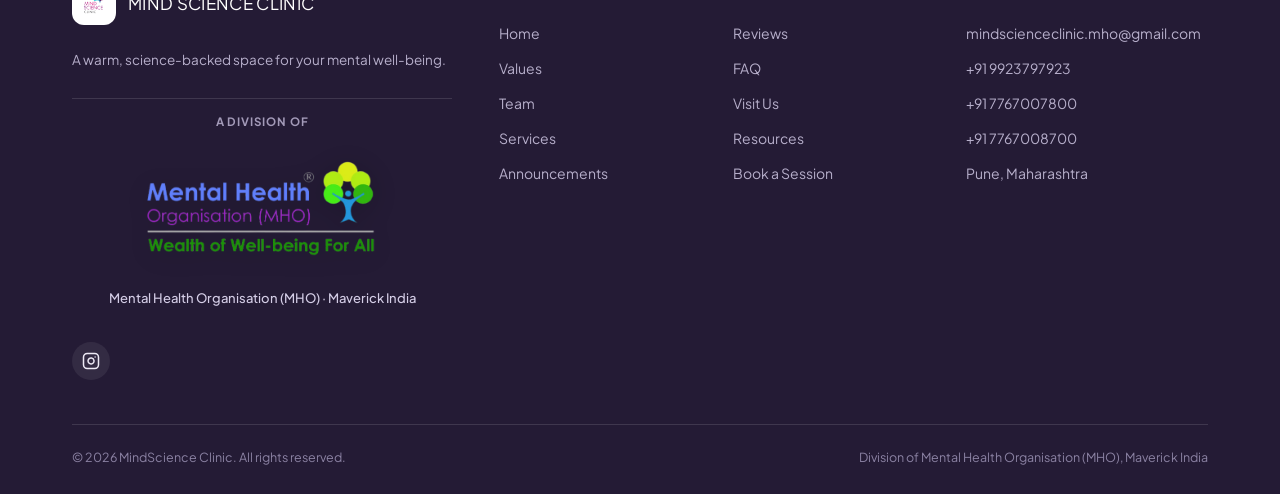
==== commit fbbf9e62: "Changes" ====
--- a/index.html
+++ b/index.html
@@ -213,13 +213,18 @@
 
     <!-- TEAM TAB -->
     <div class="tab-panel" id="tab-team" role="tabpanel">
-      <div class="team-grid reveal-group">
-        <div class="team-card reveal">
-          <div class="avatar-photo" style="background:linear-gradient(135deg,var(--magenta),var(--orange));">
-            <img id="team-img-sd" src="assets/Dr. Sunil Dharane.jpeg?v=1789111043" alt="Dr. Sunil Dharane">
-          </div>
-          <h3>Dr. Sunil Dharane</h3>
-          <div class="bio-text">
+
+      <!-- Dr. Sunil Dharane — horizontal layout card -->
+      <div style="background: var(--panel); border-radius: var(--radius-lg); padding: 32px 36px; box-shadow: var(--shadow-sm); display: flex; gap: 28px; align-items: flex-start; margin-bottom: 24px;" class="reveal">
+        <div style="flex-shrink: 0;">
+          <div style="width: 100px; height: 100px; border-radius: 22px; overflow: hidden; background: linear-gradient(135deg,var(--magenta),var(--orange));">
+            <img id="team-img-sd" src="assets/Dr. Sunil Dharane.jpeg?v=1789111043" alt="Dr. Sunil Dharane" style="width:100%; height:100%; object-fit:cover; display:block;">
+          </div>
+        </div>
+        <div style="flex: 1; min-width: 0;">
+          <h3 style="font-size: 20px; margin-bottom: 6px;">Dr. Sunil Dharane</h3>
+          <span style="font-size: 13px; font-weight: 700; color: var(--ink-soft); text-transform: uppercase; letter-spacing: 0.05em; display: block; margin-bottom: 14px;">Psychoneuroimmunologist · Founder &amp; Group Director</span>
+          <div class="bio-text" style="">
             <p>Dr. Sunil Dharane is a psychoneuroimmunologist through the faculty of Physiological Psychology stemming from science stream. He is a mental health professional and has scientific conviction that nature and quality of mind-body interaction and interinfluence can make or mar the wholesome well-being implying physical health, physiological health, metabolic health, emotional health, familial health, social health, financial health and our overall competence. He therapeutically works on the prevention and cure of root cause of any mental discomfort or disorder which also reciprocatively reflects in all other areas of health comprising well-being.</p>
             <p>Some of his other professional and certified qualifications are in Neuroplasticity, Psychotherapy, Somatic Psychotherapy, Medical Hypnosis, Hypnotherapy, Guided Imagery, Positive Psychology, Applied Psychology, CBT, REBT, ACT, Self-hypnosis, and Management Science. He is a lifetime member of the International Society for Research &amp; Development.</p>
             <p>He is the Founder, and Group Director of Mind Science Clinic, Mental Health Organisation (MHO), working in various areas of mental health care, and also the Maverick India group working in the areas of education, training, coaching, mentoring, and consulting around management science, management skills, attitudes, values, and behaviour.</p>
@@ -229,31 +234,39 @@
         </div>
       </div>
 
-      <!-- Team Info Box + Associates -->
-      <div class="team-associates reveal">
-        <div class="assoc-card" style="grid-column: 1 / -1; background: var(--panel); border: 1.5px solid var(--line); border-radius: var(--radius-lg); padding: 20px 24px;">
-          <div class="assoc-badge" aria-hidden="true">
+      <!-- Team info banner + Capt. Irene -->
+      <div style="display: grid; grid-template-columns: 1fr auto; gap: 16px; align-items: stretch;" class="reveal">
+
+        <!-- Info banner -->
+        <div style="background: linear-gradient(135deg, var(--teal-light), var(--magenta-light)); border-radius: var(--radius-lg); padding: 22px 28px; display: flex; align-items: center; gap: 16px; border: 1.5px solid var(--line);">
+          <div style="width: 44px; height: 44px; border-radius: 12px; background: #fff; display: flex; align-items: center; justify-content: center; flex-shrink: 0; color: var(--teal-deep);">
+            <svg width="22" height="22" viewBox="0 0 24 24" fill="none" stroke="currentColor" stroke-width="2.2" stroke-linecap="round" stroke-linejoin="round">
+              <path d="M17 21v-2a4 4 0 0 0-4-4H5a4 4 0 0 0-4 4v2"></path>
+              <circle cx="9" cy="7" r="4"></circle>
+              <path d="M23 21v-2a4 4 0 0 0-3-3.87"></path>
+              <path d="M16 3.13a4 4 0 0 1 0 7.75"></path>
+            </svg>
+          </div>
+          <div>
+            <div style="font-family: 'Baloo 2', sans-serif; font-weight: 700; font-size: 16px; color: var(--ink); line-height: 1.3;">Team of Therapists, Clinicians,</div>
+            <div style="font-family: 'Baloo 2', sans-serif; font-weight: 700; font-size: 16px; color: var(--ink); line-height: 1.3;">and other Mental Health Professionals.</div>
+          </div>
+        </div>
+
+        <!-- Capt. Irene Gonsalves card -->
+        <div style="background: var(--panel); border: 1.5px solid var(--line); border-radius: var(--radius-lg); padding: 22px 26px; display: flex; align-items: center; gap: 14px; box-shadow: var(--shadow-sm); white-space: nowrap;">
+          <div style="width: 44px; height: 44px; border-radius: 12px; background: var(--teal-light); color: var(--teal-deep); display: flex; align-items: center; justify-content: center; flex-shrink: 0;">
             <svg width="20" height="20" viewBox="0 0 24 24" fill="none" stroke="currentColor" stroke-width="2.2" stroke-linecap="round" stroke-linejoin="round">
               <path d="M20 21v-2a4 4 0 0 0-4-4H8a4 4 0 0 0-4 4v2"></path>
               <circle cx="12" cy="7" r="4"></circle>
             </svg>
           </div>
-          <div class="assoc-info">
-            <span class="assoc-name">Team of Therapists, Clinicians, and other Mental Health Professionals.</span>
-          </div>
-        </div>
-        <div class="assoc-card">
-          <div class="assoc-badge" aria-hidden="true">
-            <svg width="20" height="20" viewBox="0 0 24 24" fill="none" stroke="currentColor" stroke-width="2.2" stroke-linecap="round" stroke-linejoin="round">
-              <path d="M20 21v-2a4 4 0 0 0-4-4H8a4 4 0 0 0-4 4v2"></path>
-              <circle cx="12" cy="7" r="4"></circle>
-            </svg>
-          </div>
-          <div class="assoc-info">
-            <span class="assoc-name">Capt. Irene Gonsalves</span>
-            <span class="assoc-role">Consultant &amp; Counselor</span>
-          </div>
-        </div>
+          <div>
+            <div style="font-family: 'Baloo 2', sans-serif; font-weight: 700; font-size: 15.5px; color: var(--ink);">Capt. Irene Gonsalves</div>
+            <div style="font-size: 13px; font-weight: 600; color: var(--magenta-deep);">Consultant &amp; Counselor</div>
+          </div>
+        </div>
+
       </div>
     </div>
   </div>
@@ -330,7 +343,7 @@
       <p style="margin: 0 auto; max-width: 580px;">We conduct our standardized programme and organization &amp; also develop programmes customized to specific needs &amp; purposes.</p>
     </div>
 
-    <div class="announce-coming-soon reveal" style="background: var(--panel); border: 1.5px solid var(--line); border-radius: var(--radius-lg); padding: 56px 36px; text-align: center; max-width: 800px; margin: 0 auto; box-shadow: var(--shadow-sm);">
+    <div class="announce-coming-soon reveal" style="background: var(--panel); border: 1.5px solid var(--line); border-radius: var(--radius-lg); padding: 40px 36px; text-align: center; max-width: 800px; margin: 0 auto; box-shadow: var(--shadow-sm);">
       <div style="width: 64px; height: 64px; border-radius: 20px; background: var(--magenta-light); color: var(--magenta-deep); display: inline-flex; align-items: center; justify-content: center; margin-bottom: 22px;">
         <svg width="32" height="32" viewBox="0 0 24 24" fill="none" stroke="currentColor" stroke-width="1.8" stroke-linecap="round" stroke-linejoin="round">
           <rect x="3" y="4" width="18" height="18" rx="2" ry="2"></rect>
@@ -339,10 +352,7 @@
           <line x1="3" y1="10" x2="21" y2="10"></line>
         </svg>
       </div>
-      <h3 style="font-size: clamp(22px, 2.4vw, 28px); margin-bottom: 12px; color: var(--ink);">Upcoming Sessions Coming Soon</h3>
-      <p style="font-size: 16px; color: var(--ink-soft); max-width: 520px; margin: 0 auto 28px; line-height: 1.65;">
-        We are currently scheduling our next series of free community seminars, employer workshops, and live webinars. Check back soon or reach out to get notified when dates are announced.
-      </p>
+      <h3 style="font-size: clamp(22px, 2.4vw, 28px); margin-bottom: 24px; color: var(--ink);">Upcoming Sessions Coming Soon</h3>
       <div style="display: flex; gap: 14px; justify-content: center; flex-wrap: wrap;">
         <a href="#book" class="btn btn-primary" style="padding: 14px 28px; font-size: 15px;">Get in Touch</a>
         <a href="blog.html" class="btn btn-secondary" style="padding: 14px 28px; font-size: 15px;">Read our Journal</a>
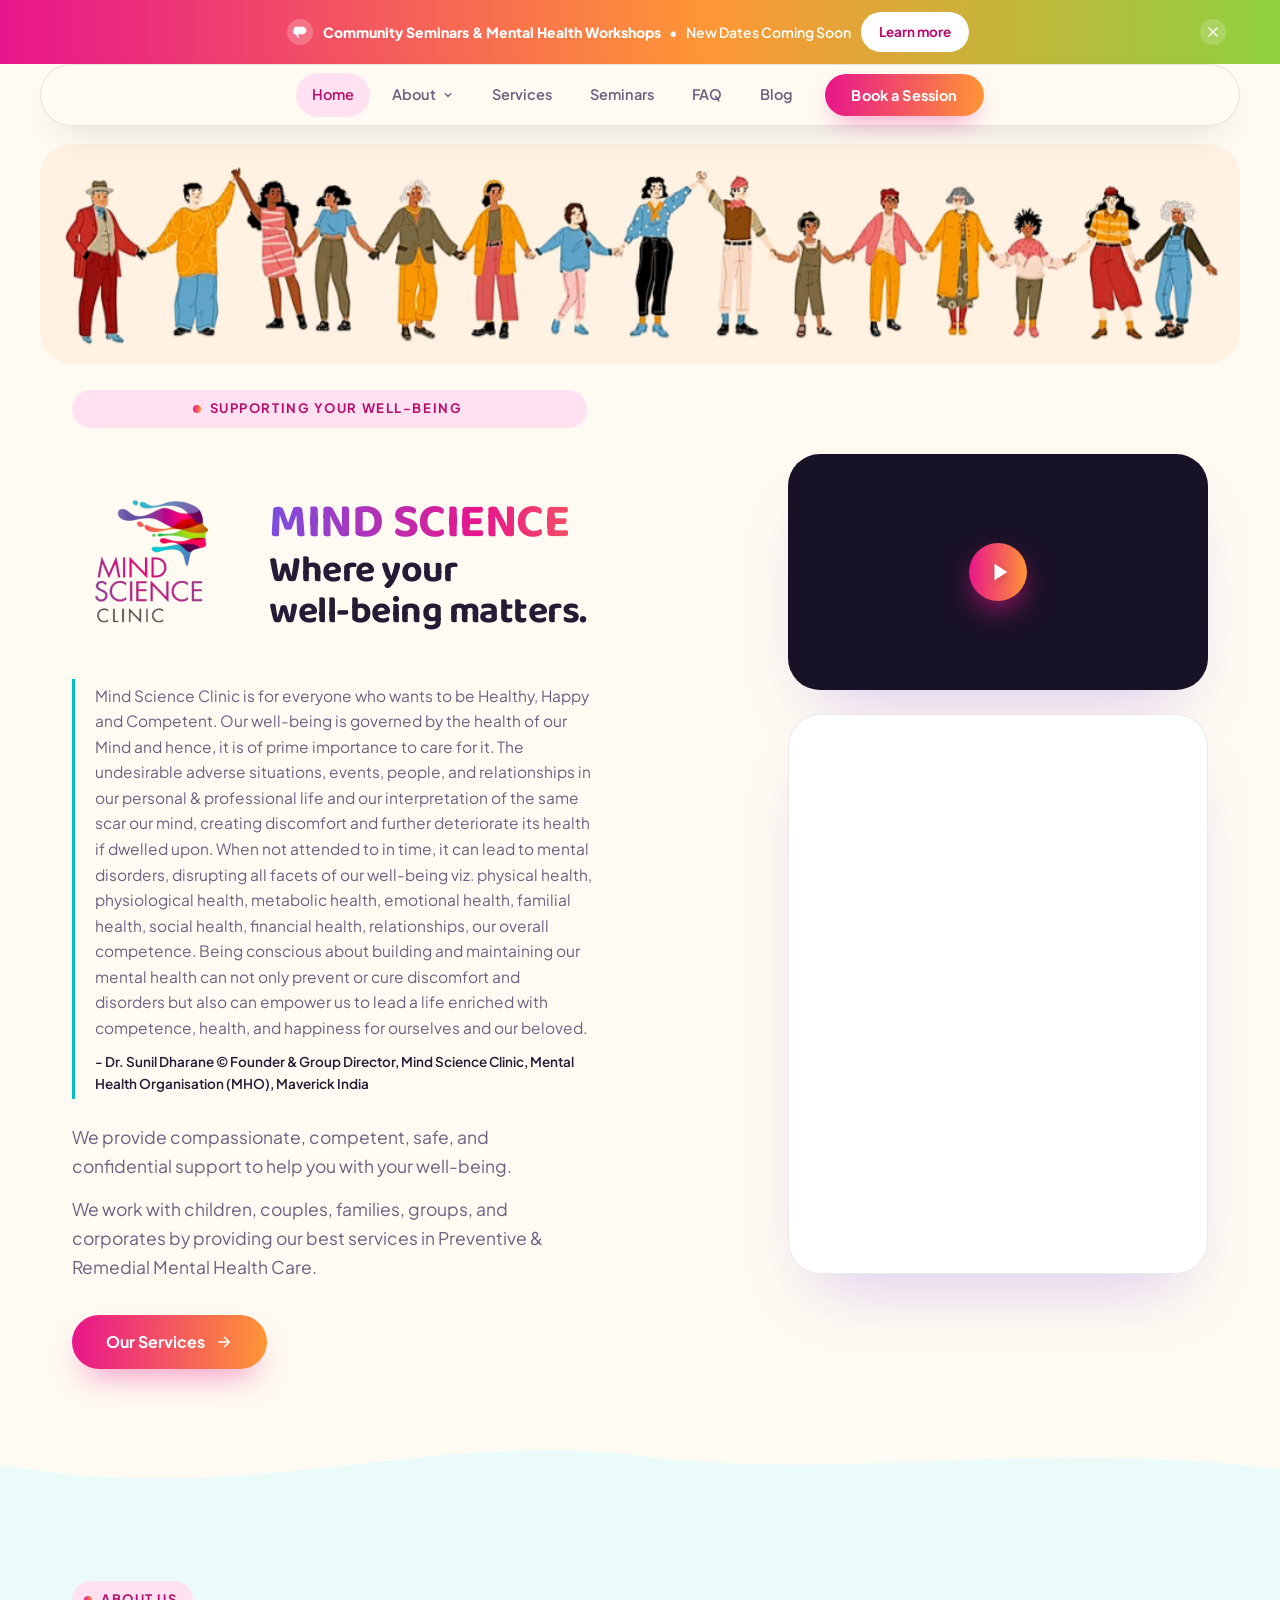
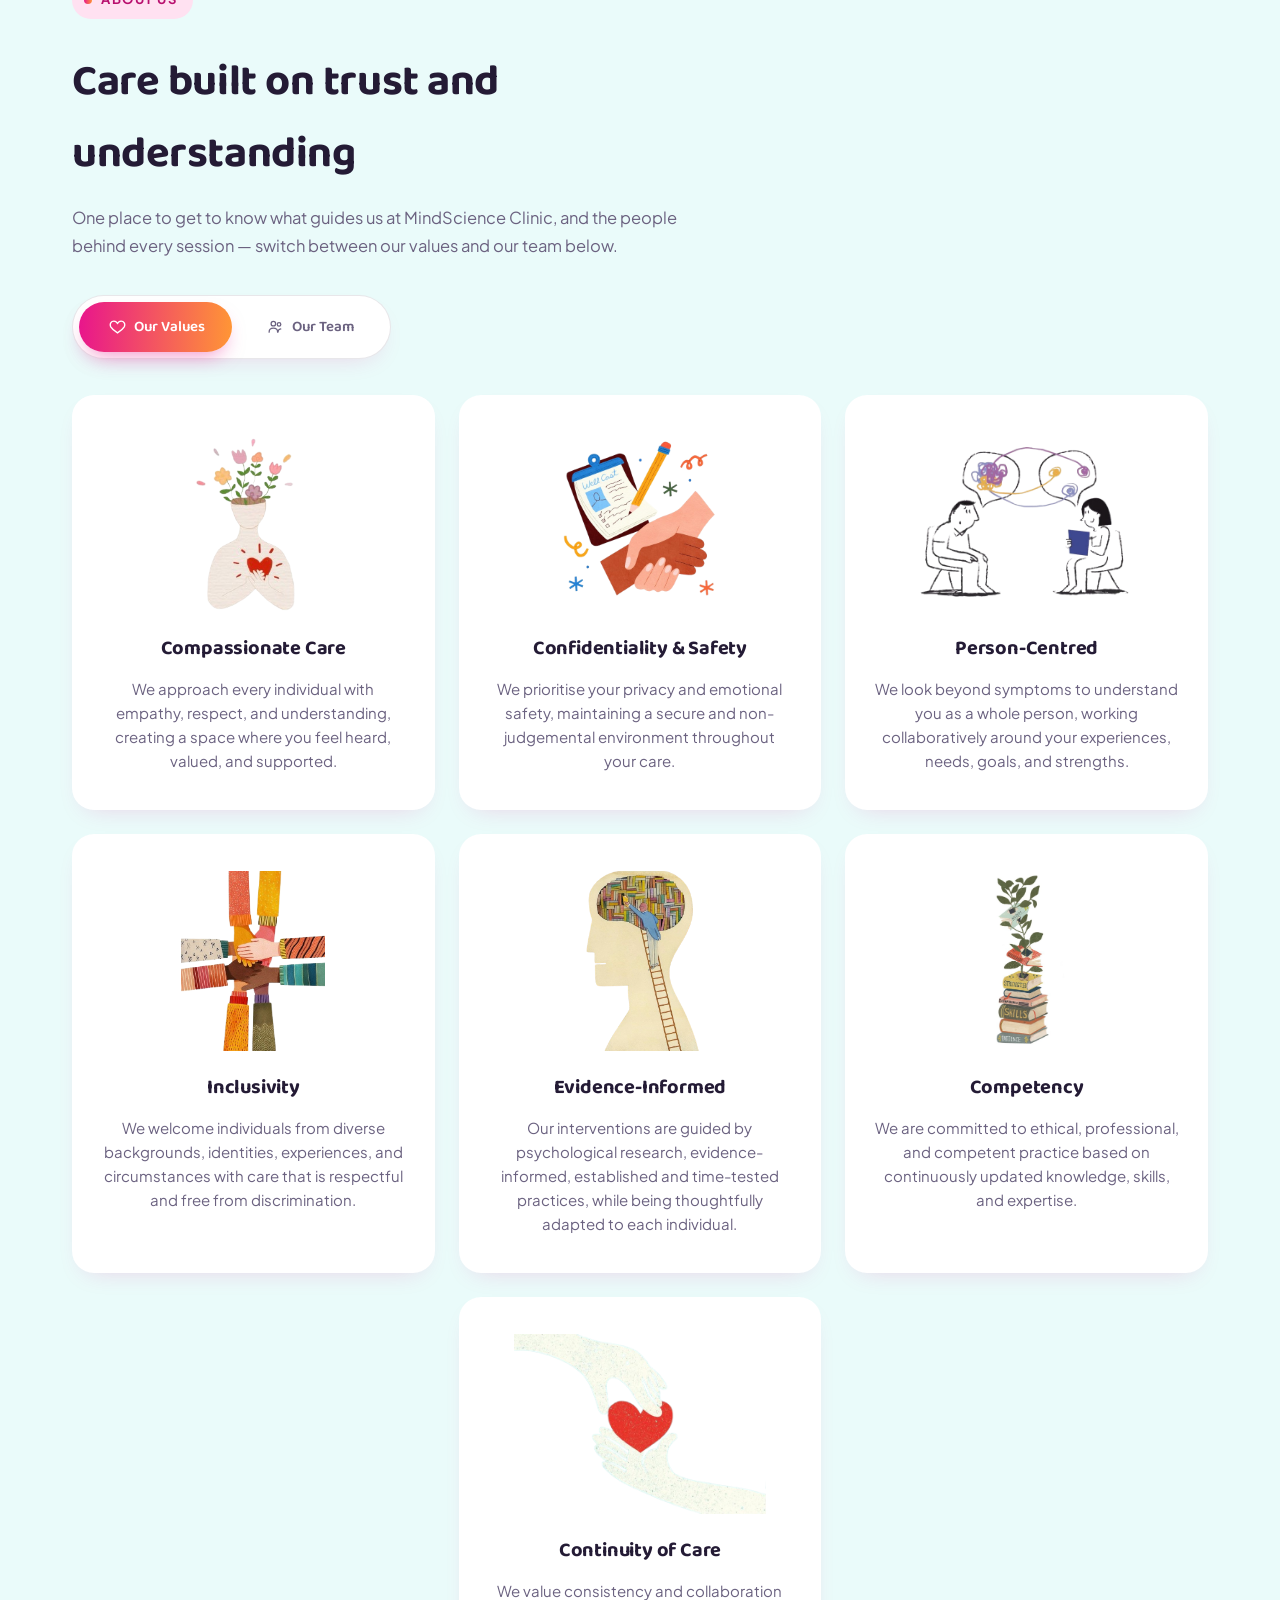
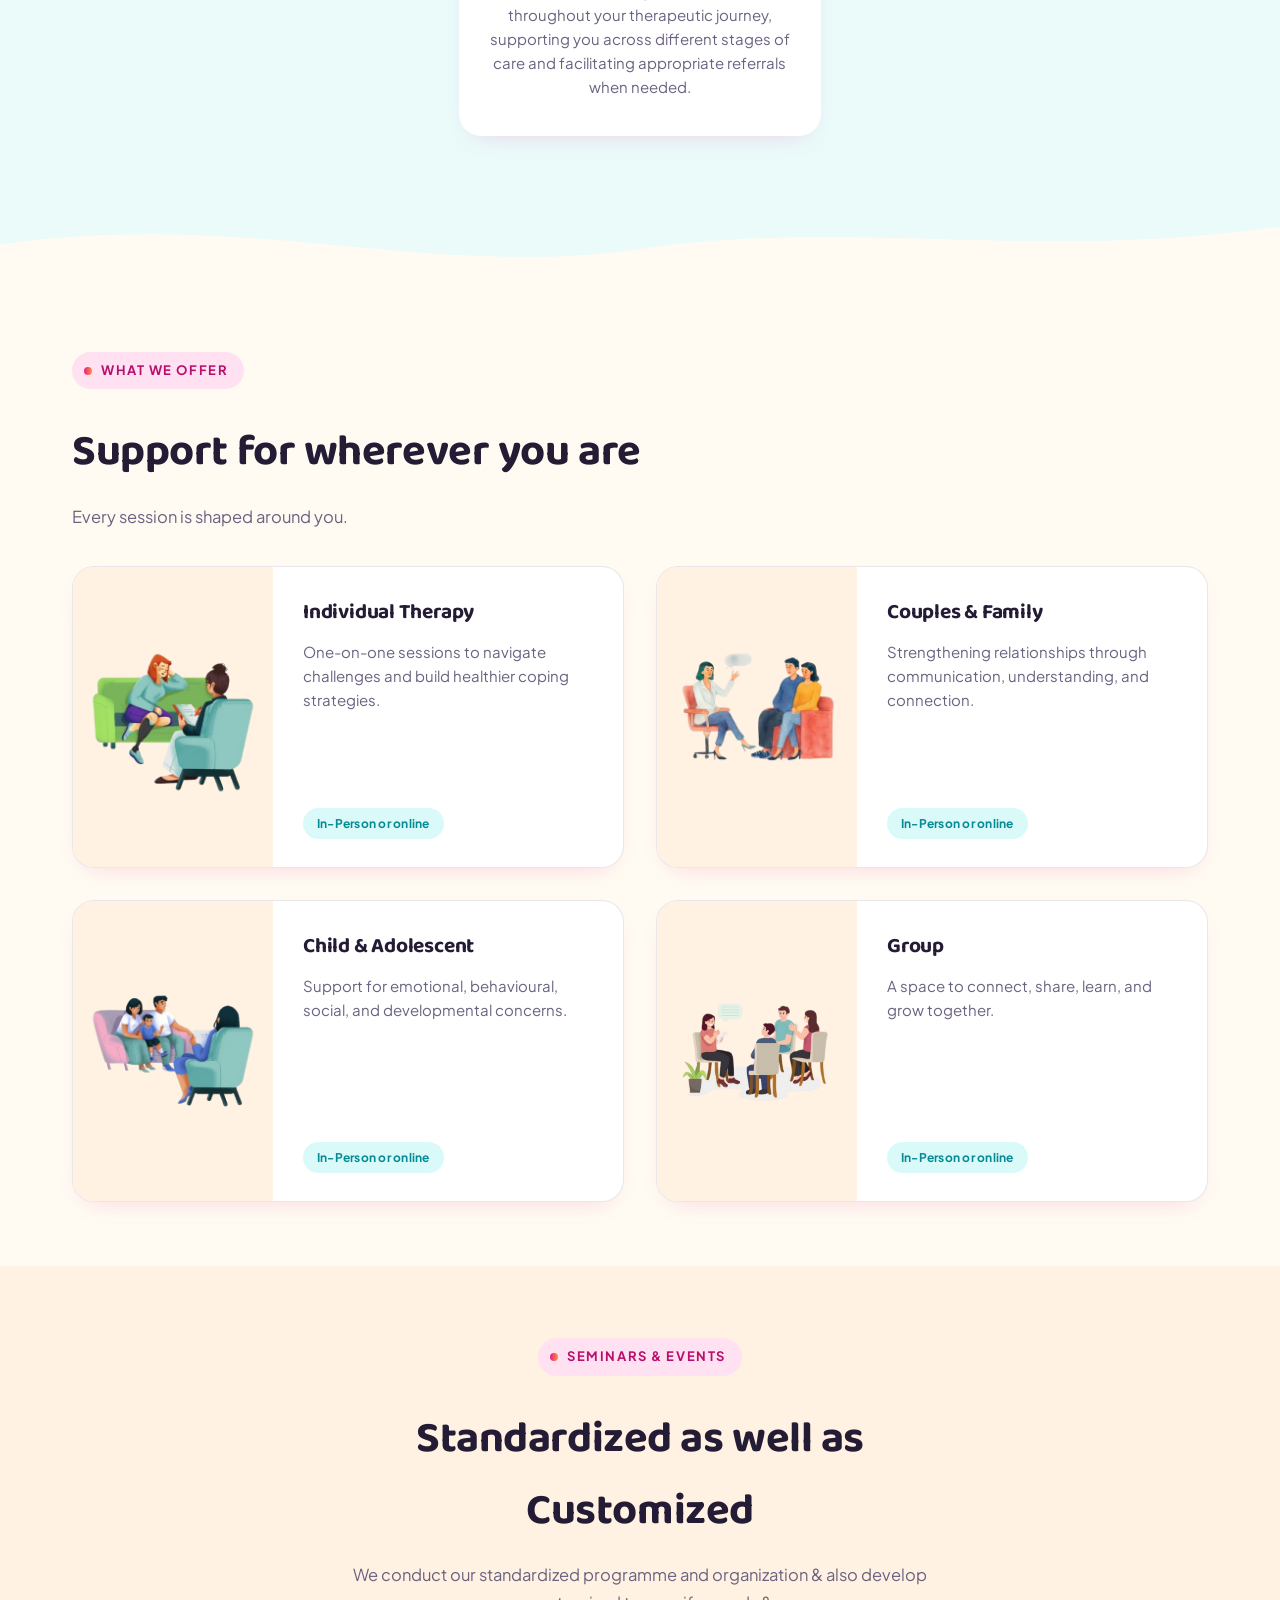
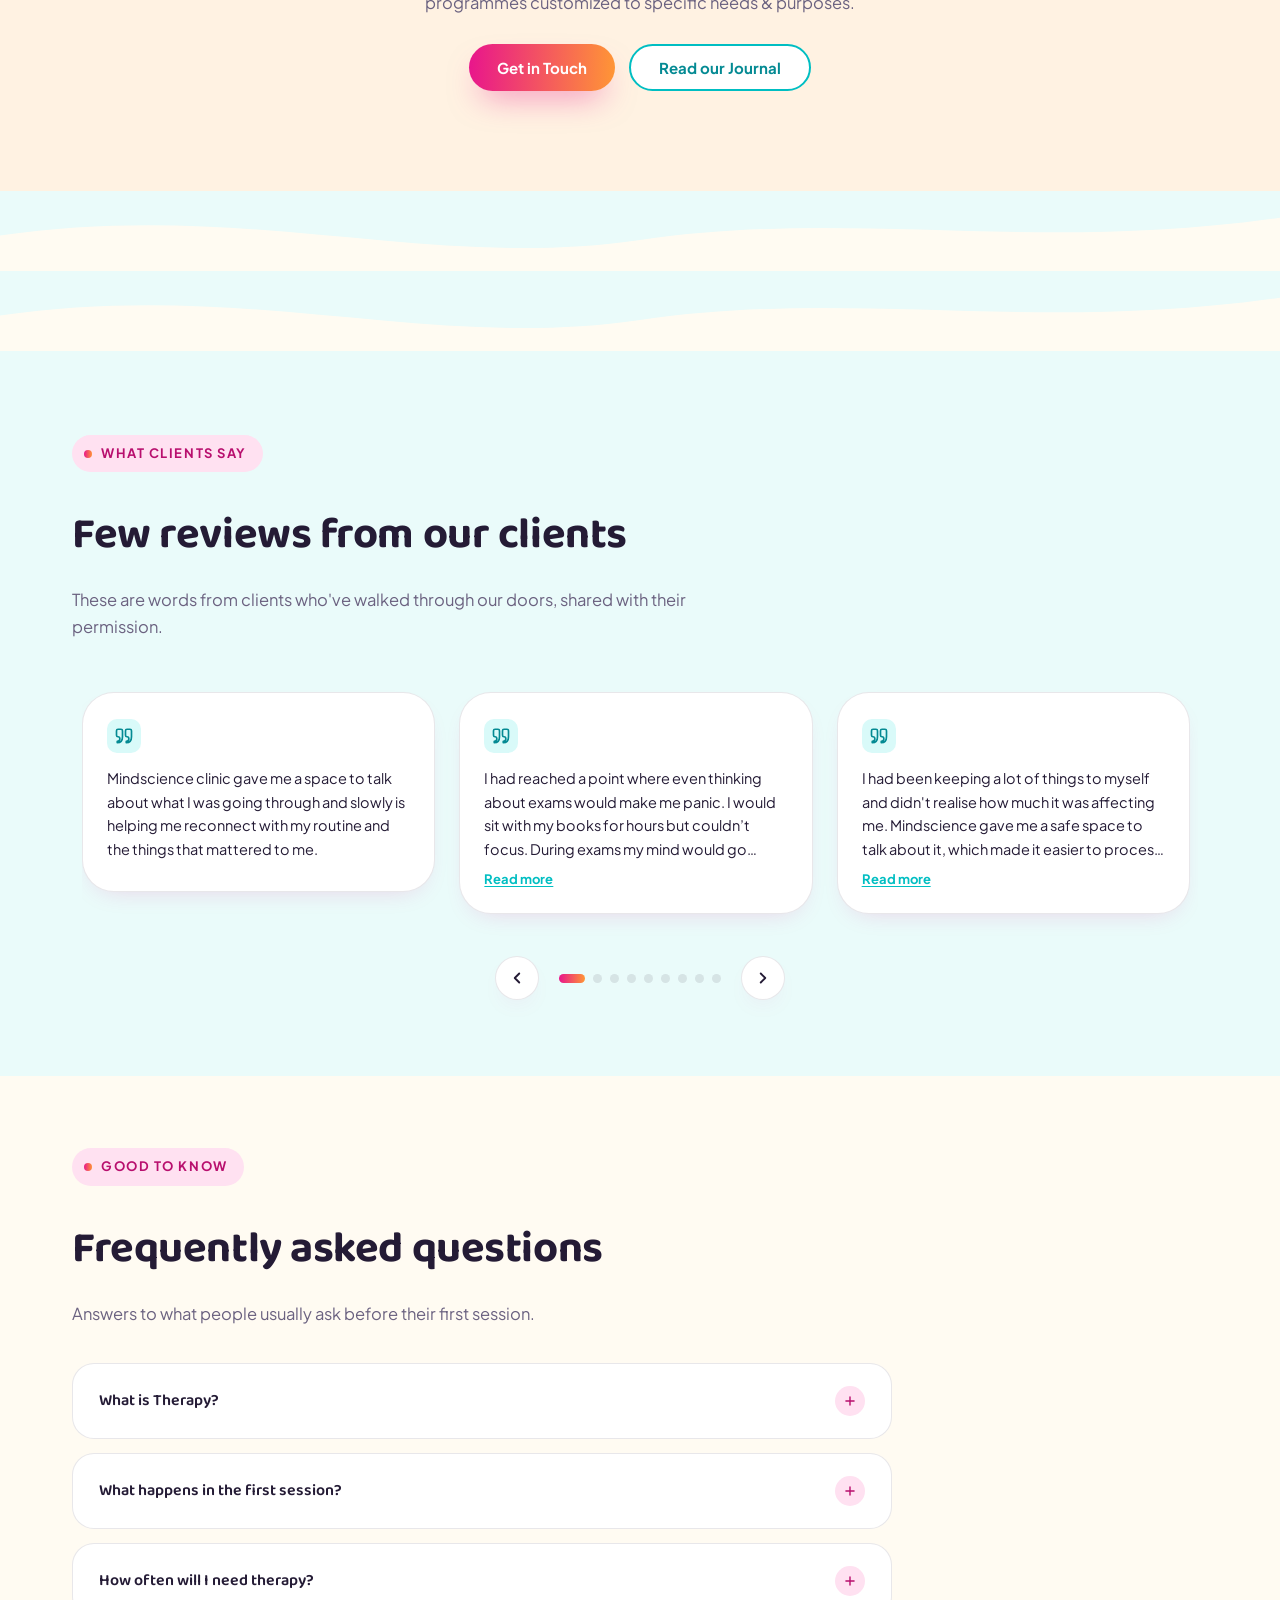
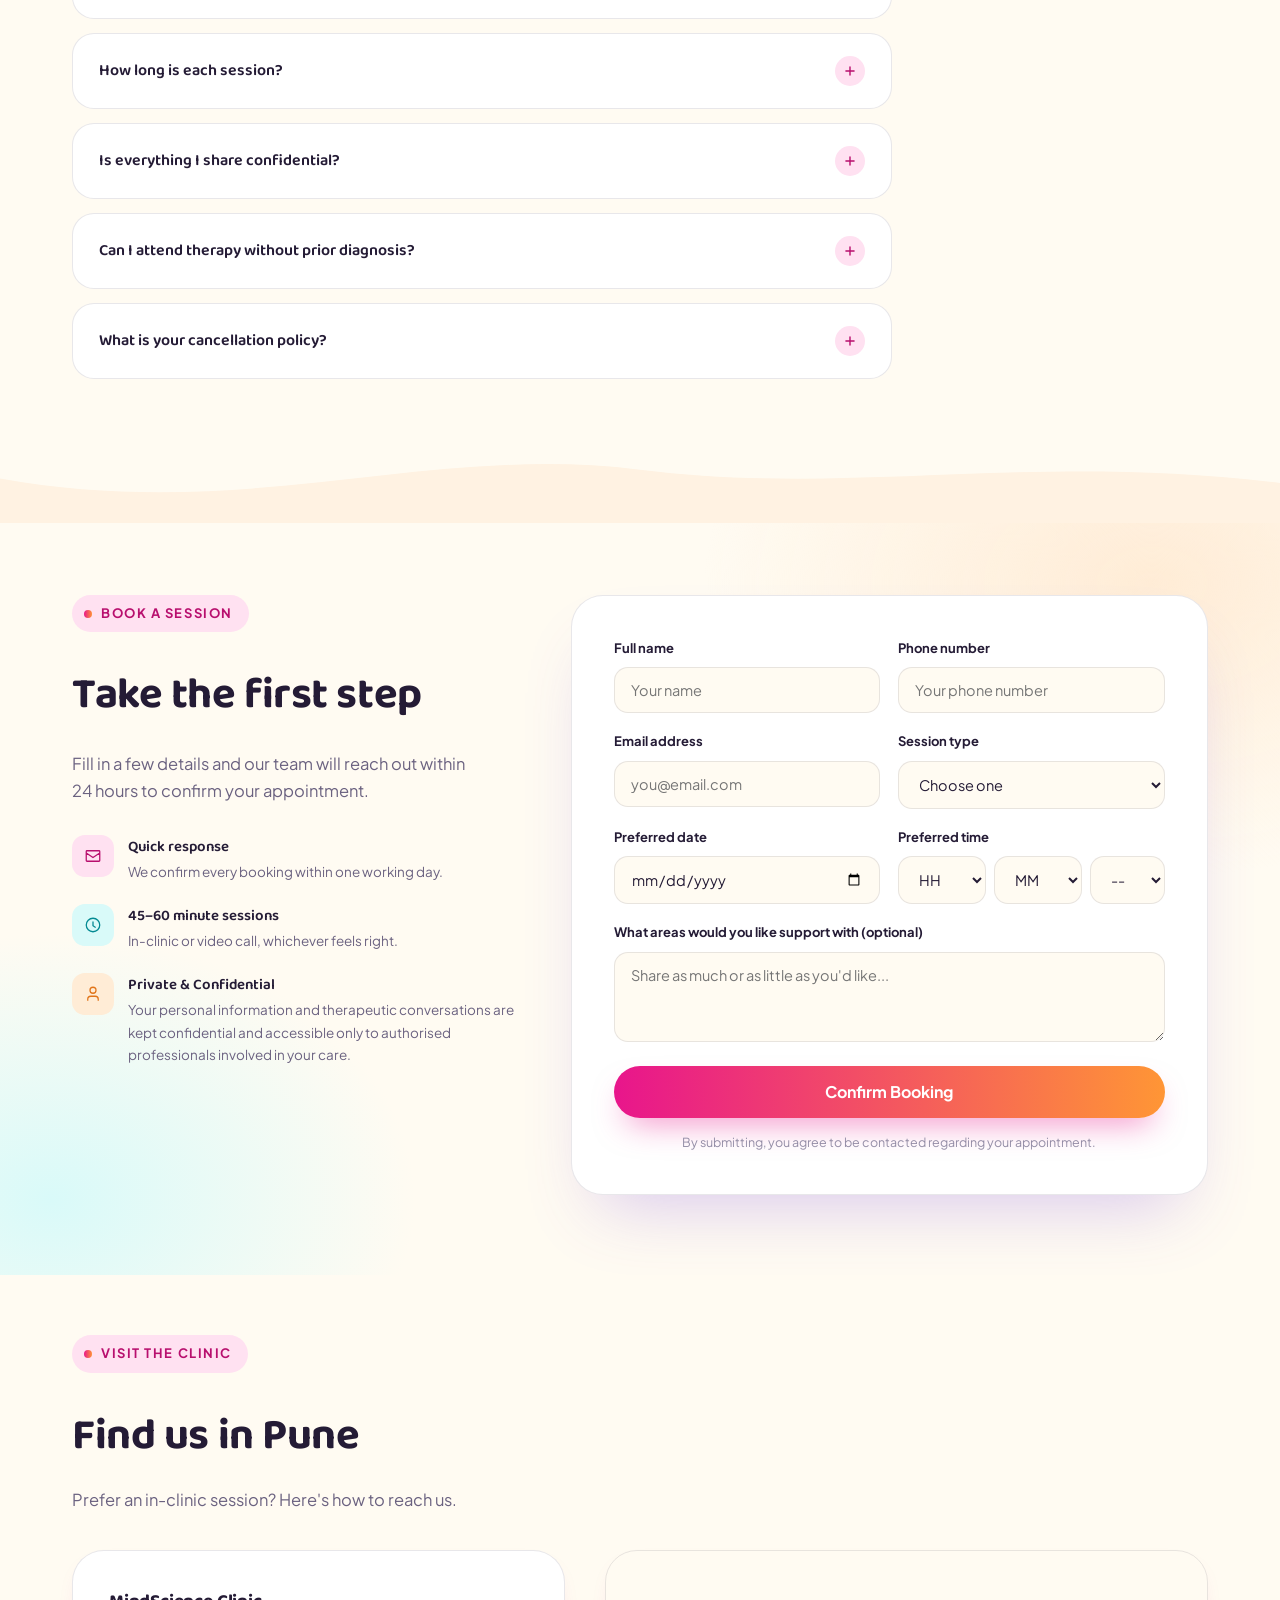
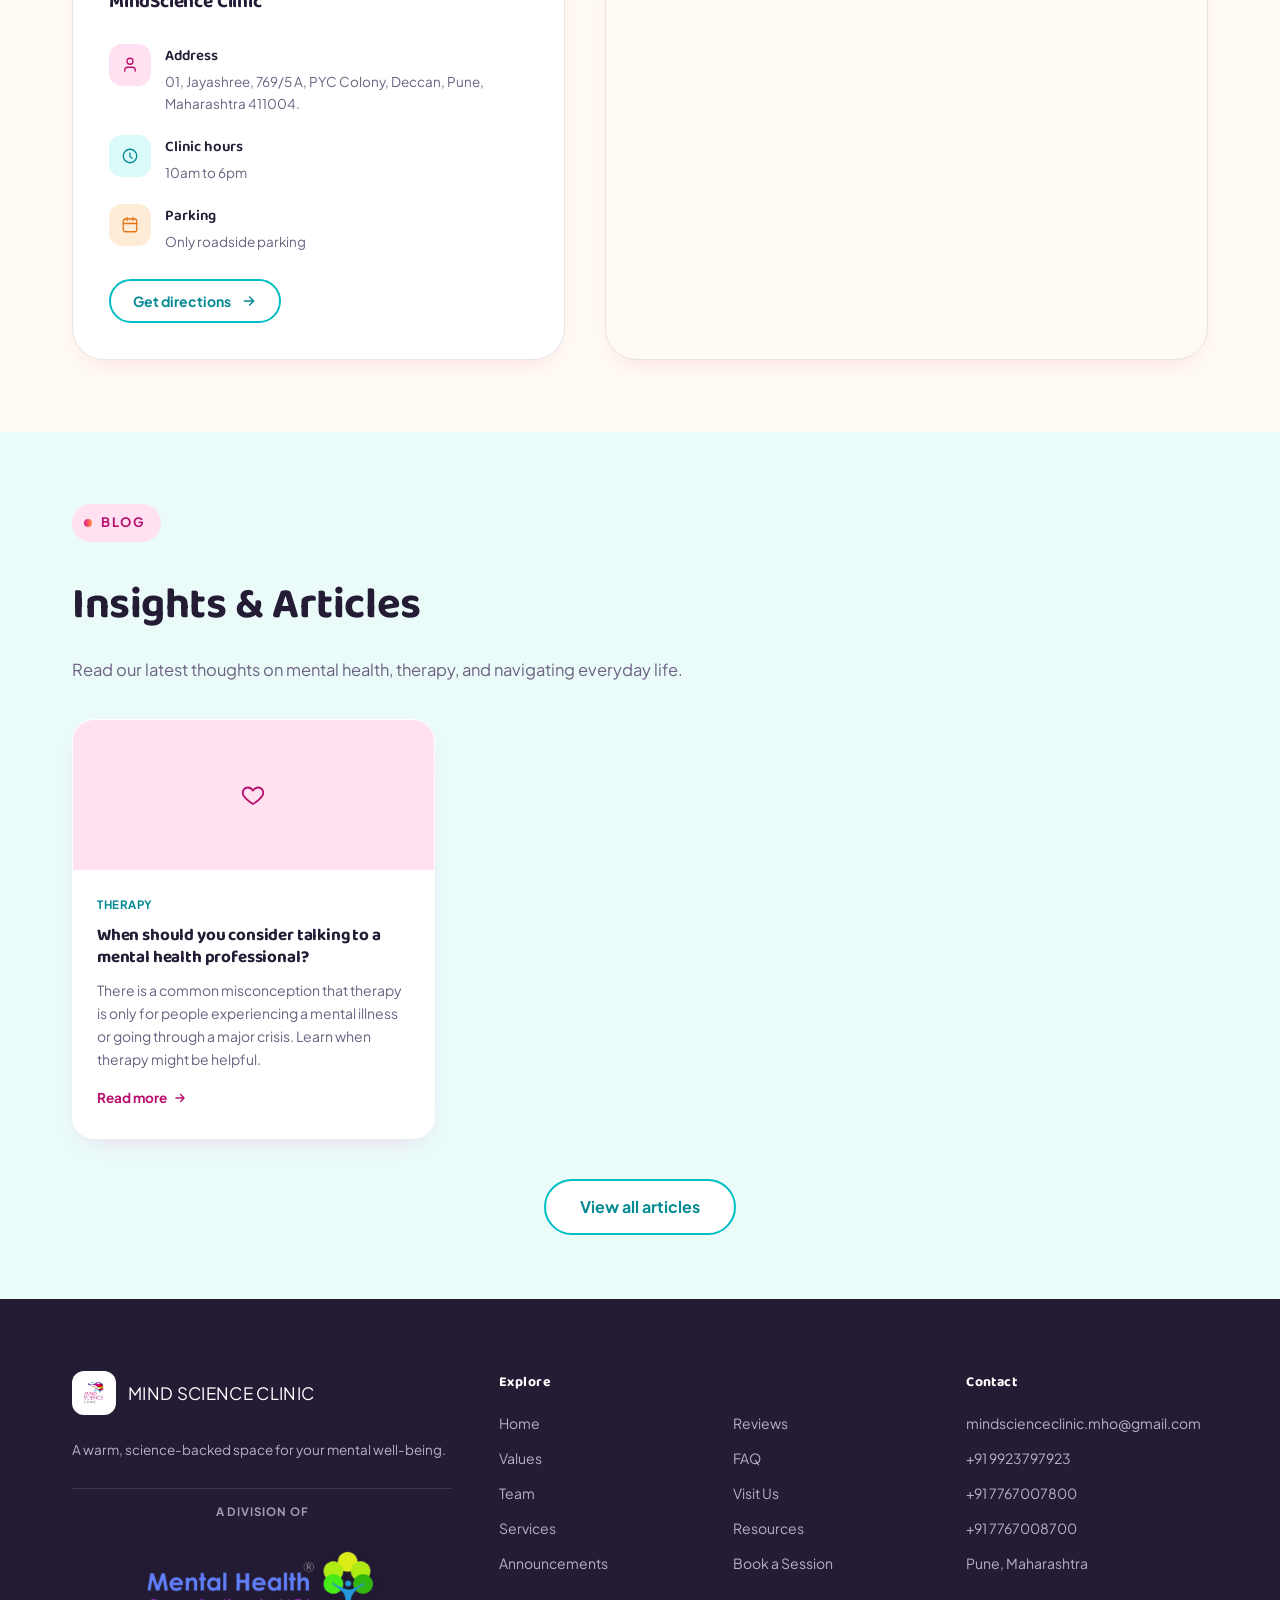
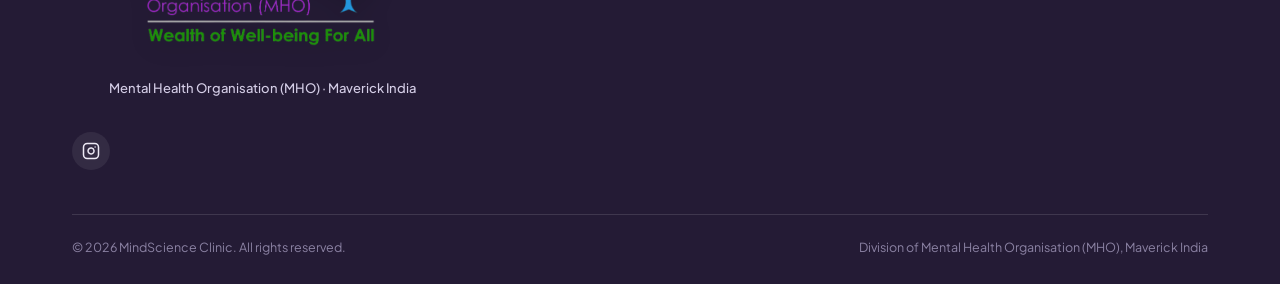
==== commit 8a397fdc: "Changes" ====
--- a/index.html
+++ b/index.html
@@ -340,19 +340,7 @@
     <div class="section-head reveal" style="text-align: center; margin: 0 auto 36px;">
       <span class="eyebrow" style="margin-left: auto; margin-right: auto;"><span class="dot"></span>Seminars &amp; Events</span>
       <h2>Standardized as well as Customized</h2>
-      <p style="margin: 0 auto; max-width: 580px;">We conduct our standardized programme and organization &amp; also develop programmes customized to specific needs &amp; purposes.</p>
-    </div>
-
-    <div class="announce-coming-soon reveal" style="background: var(--panel); border: 1.5px solid var(--line); border-radius: var(--radius-lg); padding: 40px 36px; text-align: center; max-width: 800px; margin: 0 auto; box-shadow: var(--shadow-sm);">
-      <div style="width: 64px; height: 64px; border-radius: 20px; background: var(--magenta-light); color: var(--magenta-deep); display: inline-flex; align-items: center; justify-content: center; margin-bottom: 22px;">
-        <svg width="32" height="32" viewBox="0 0 24 24" fill="none" stroke="currentColor" stroke-width="1.8" stroke-linecap="round" stroke-linejoin="round">
-          <rect x="3" y="4" width="18" height="18" rx="2" ry="2"></rect>
-          <line x1="16" y1="2" x2="16" y2="6"></line>
-          <line x1="8" y1="2" x2="8" y2="6"></line>
-          <line x1="3" y1="10" x2="21" y2="10"></line>
-        </svg>
-      </div>
-      <h3 style="font-size: clamp(22px, 2.4vw, 28px); margin-bottom: 24px; color: var(--ink);">Upcoming Sessions Coming Soon</h3>
+      <p style="margin: 0 auto 28px; max-width: 580px;">We conduct our standardized programme and organization &amp; also develop programmes customized to specific needs &amp; purposes.</p>
       <div style="display: flex; gap: 14px; justify-content: center; flex-wrap: wrap;">
         <a href="#book" class="btn btn-primary" style="padding: 14px 28px; font-size: 15px;">Get in Touch</a>
         <a href="blog.html" class="btn btn-secondary" style="padding: 14px 28px; font-size: 15px;">Read our Journal</a>
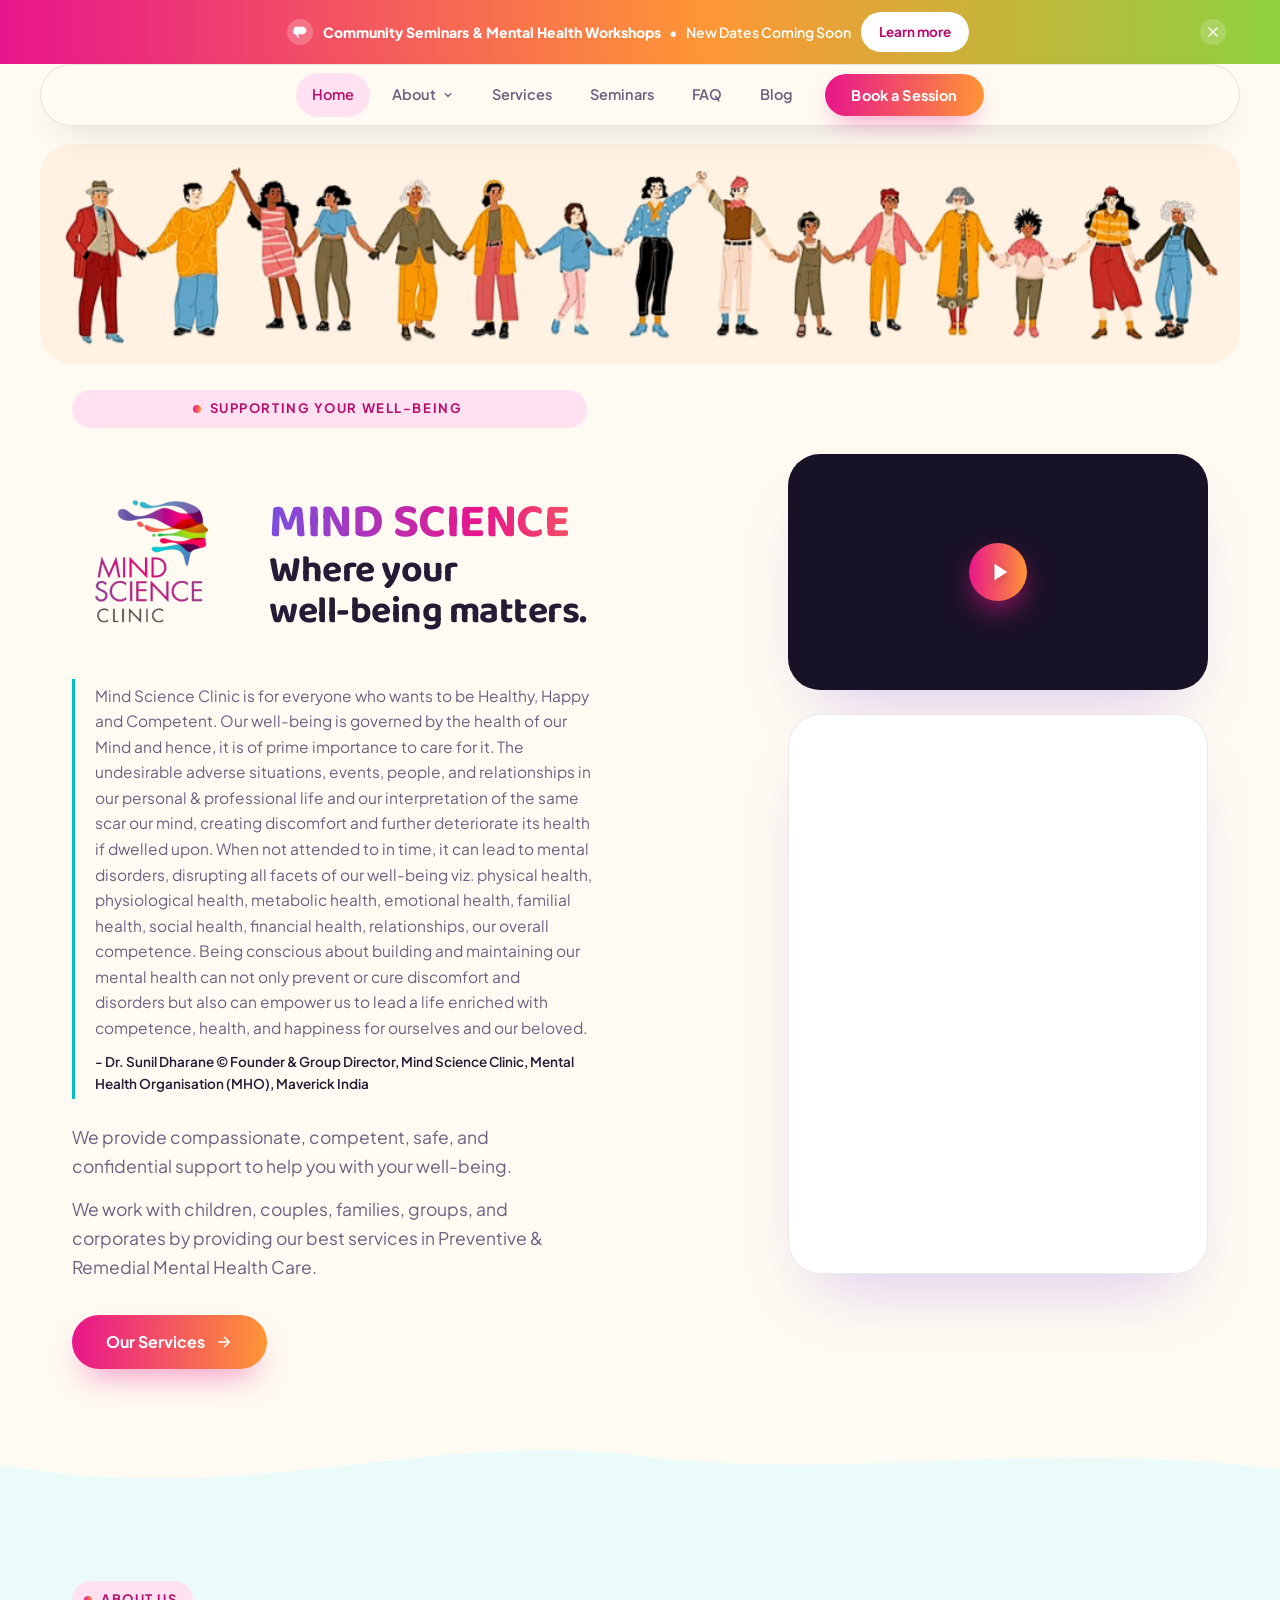
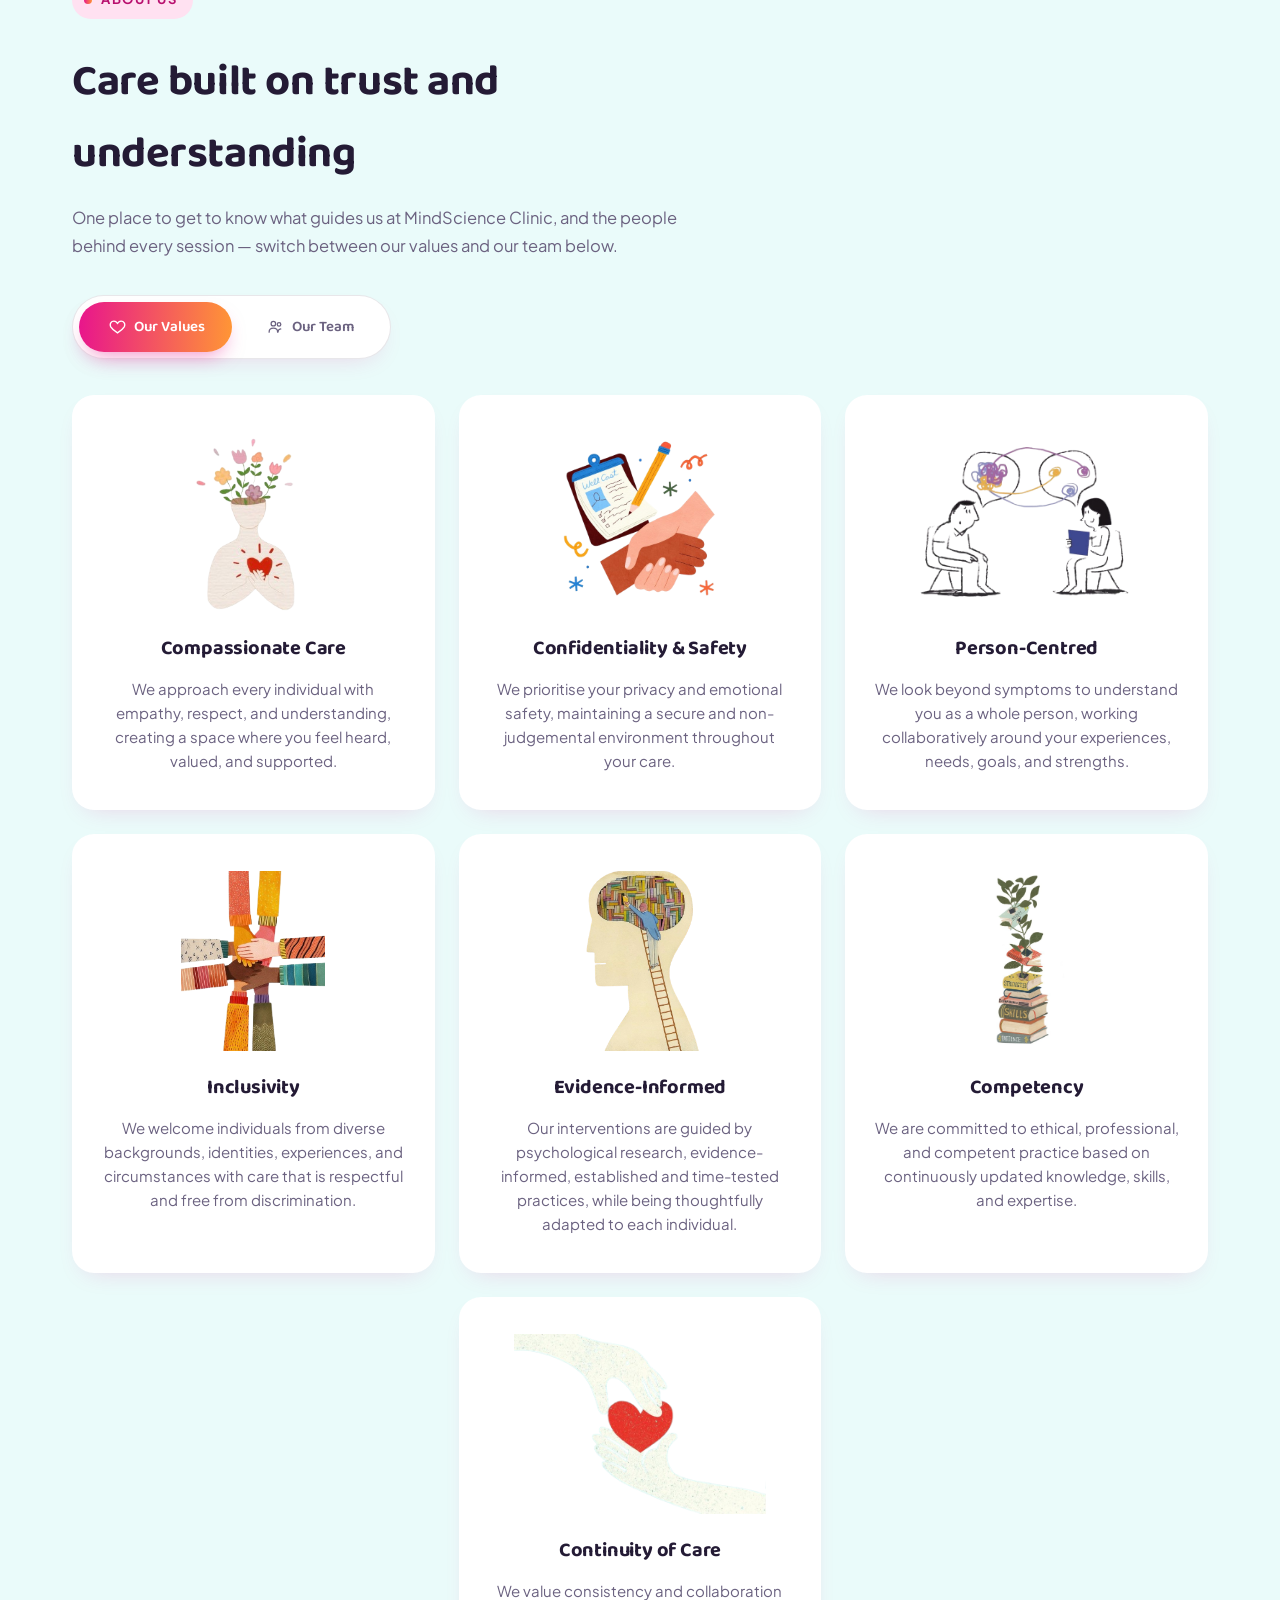
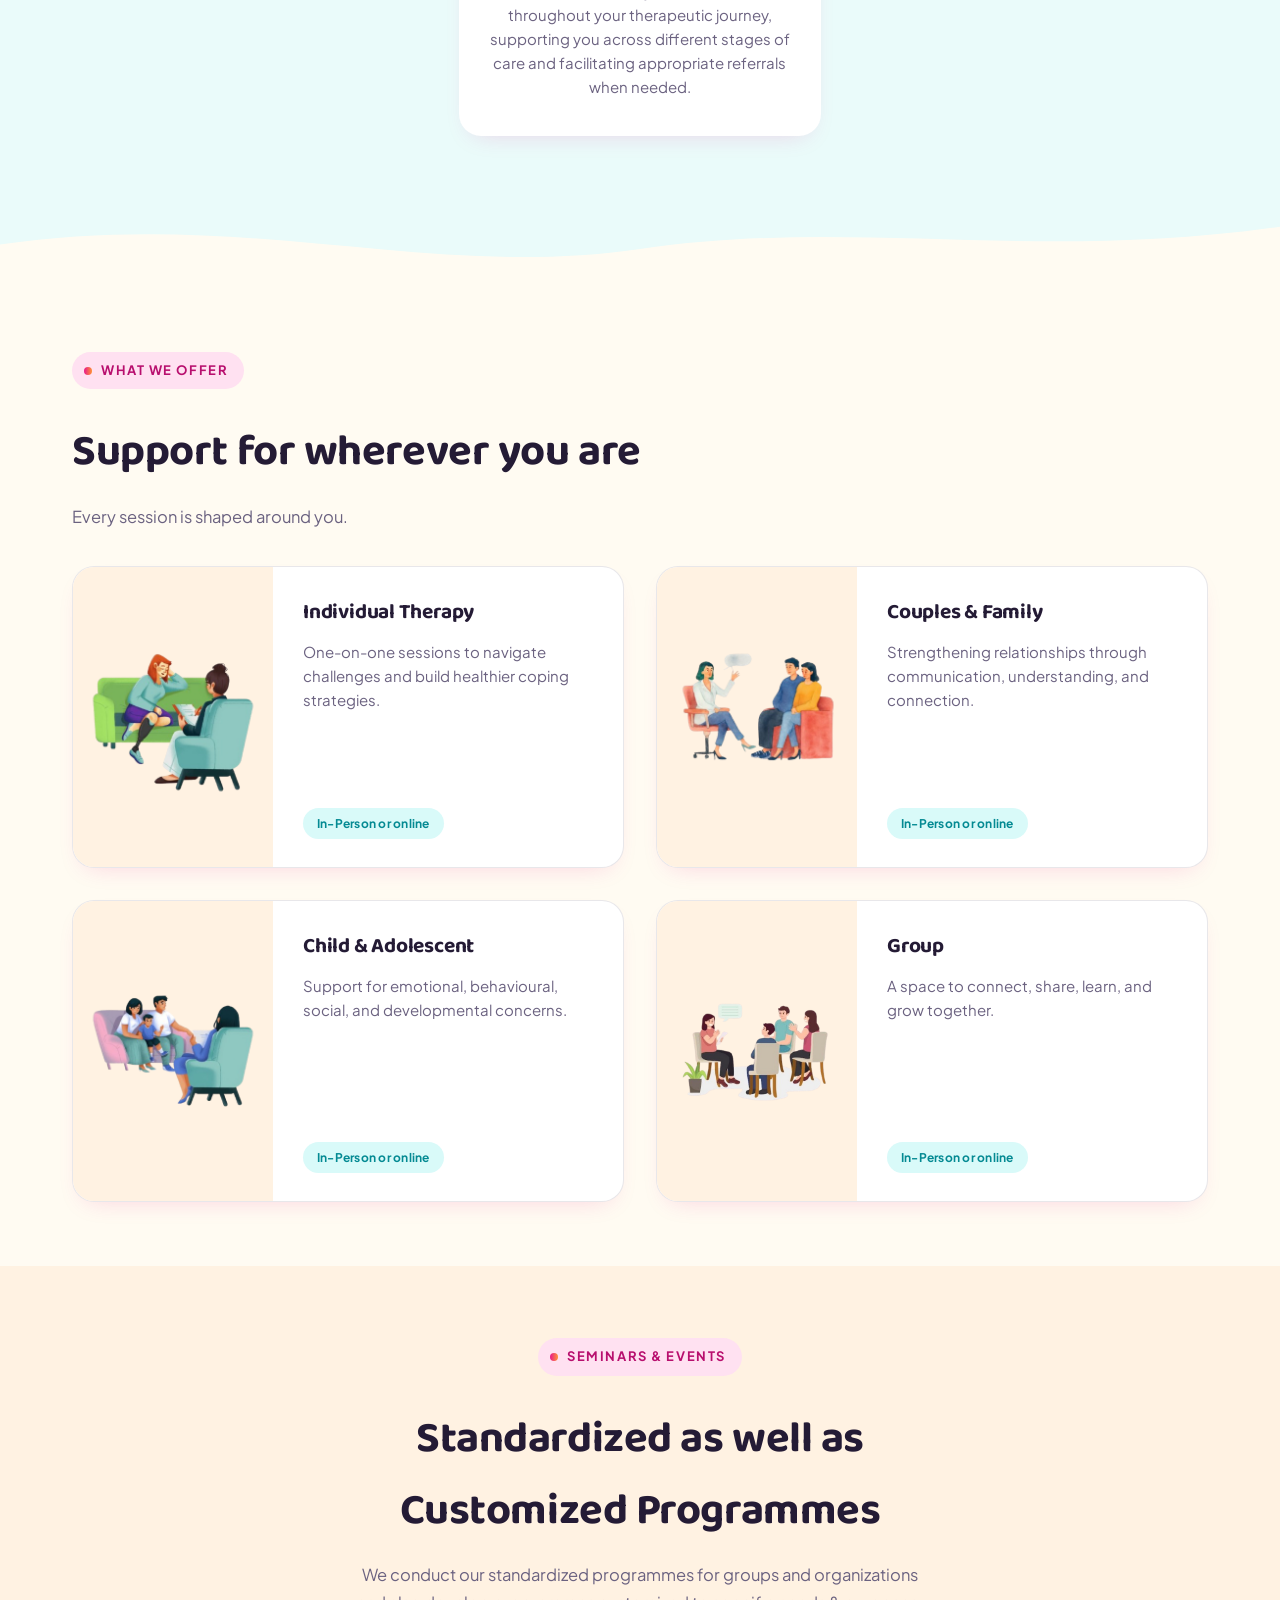
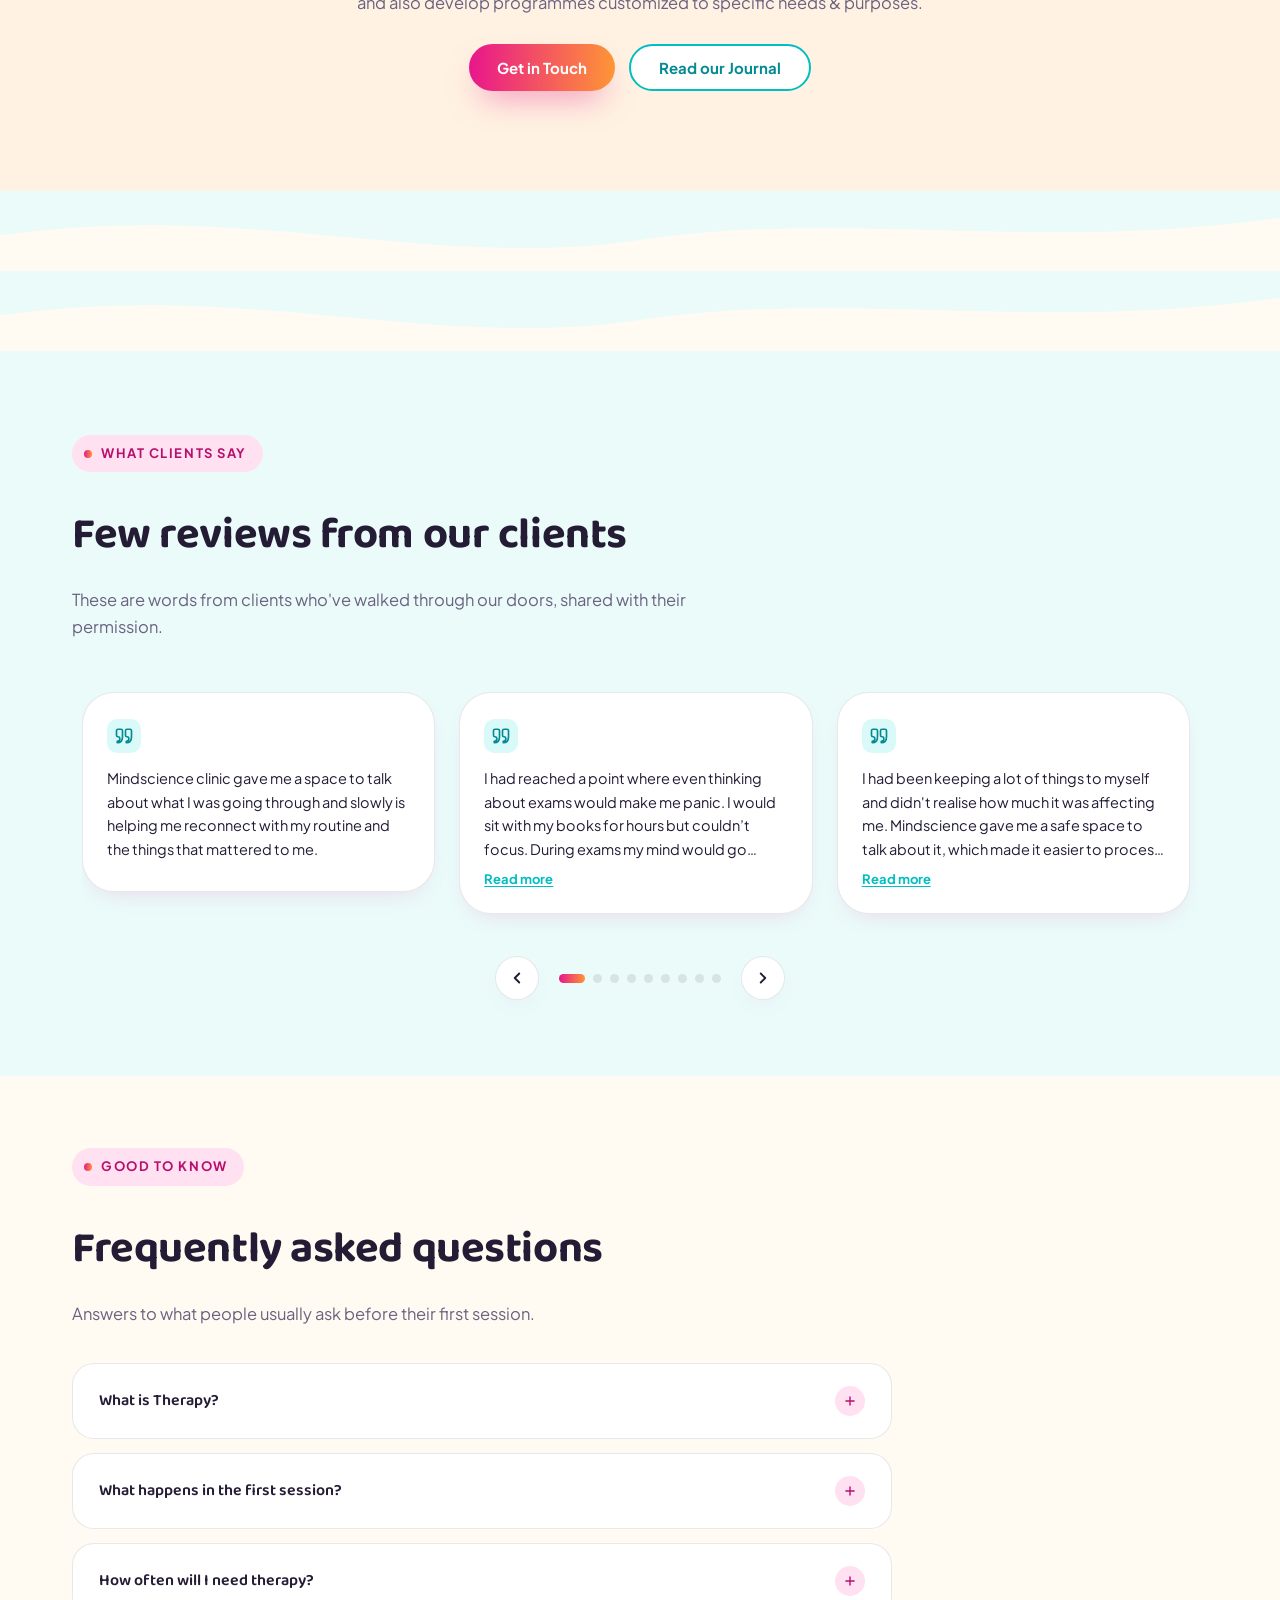
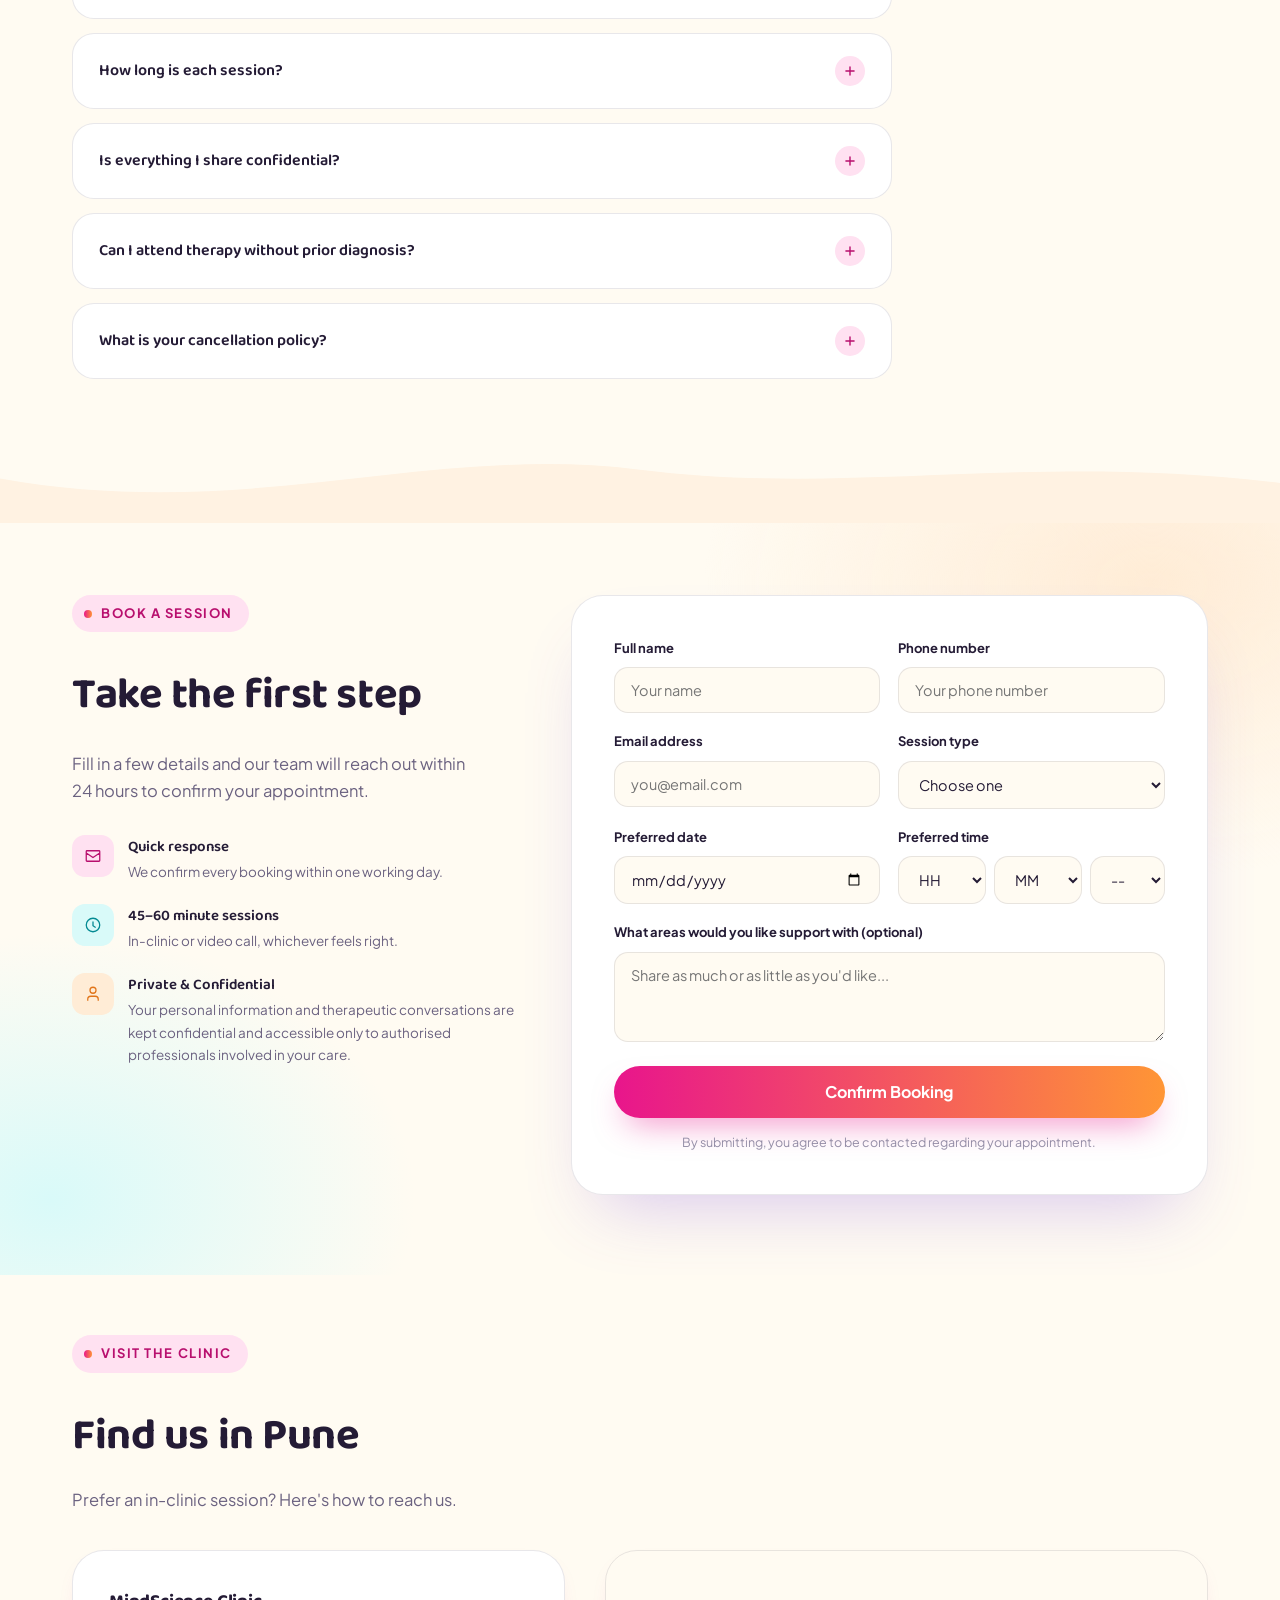
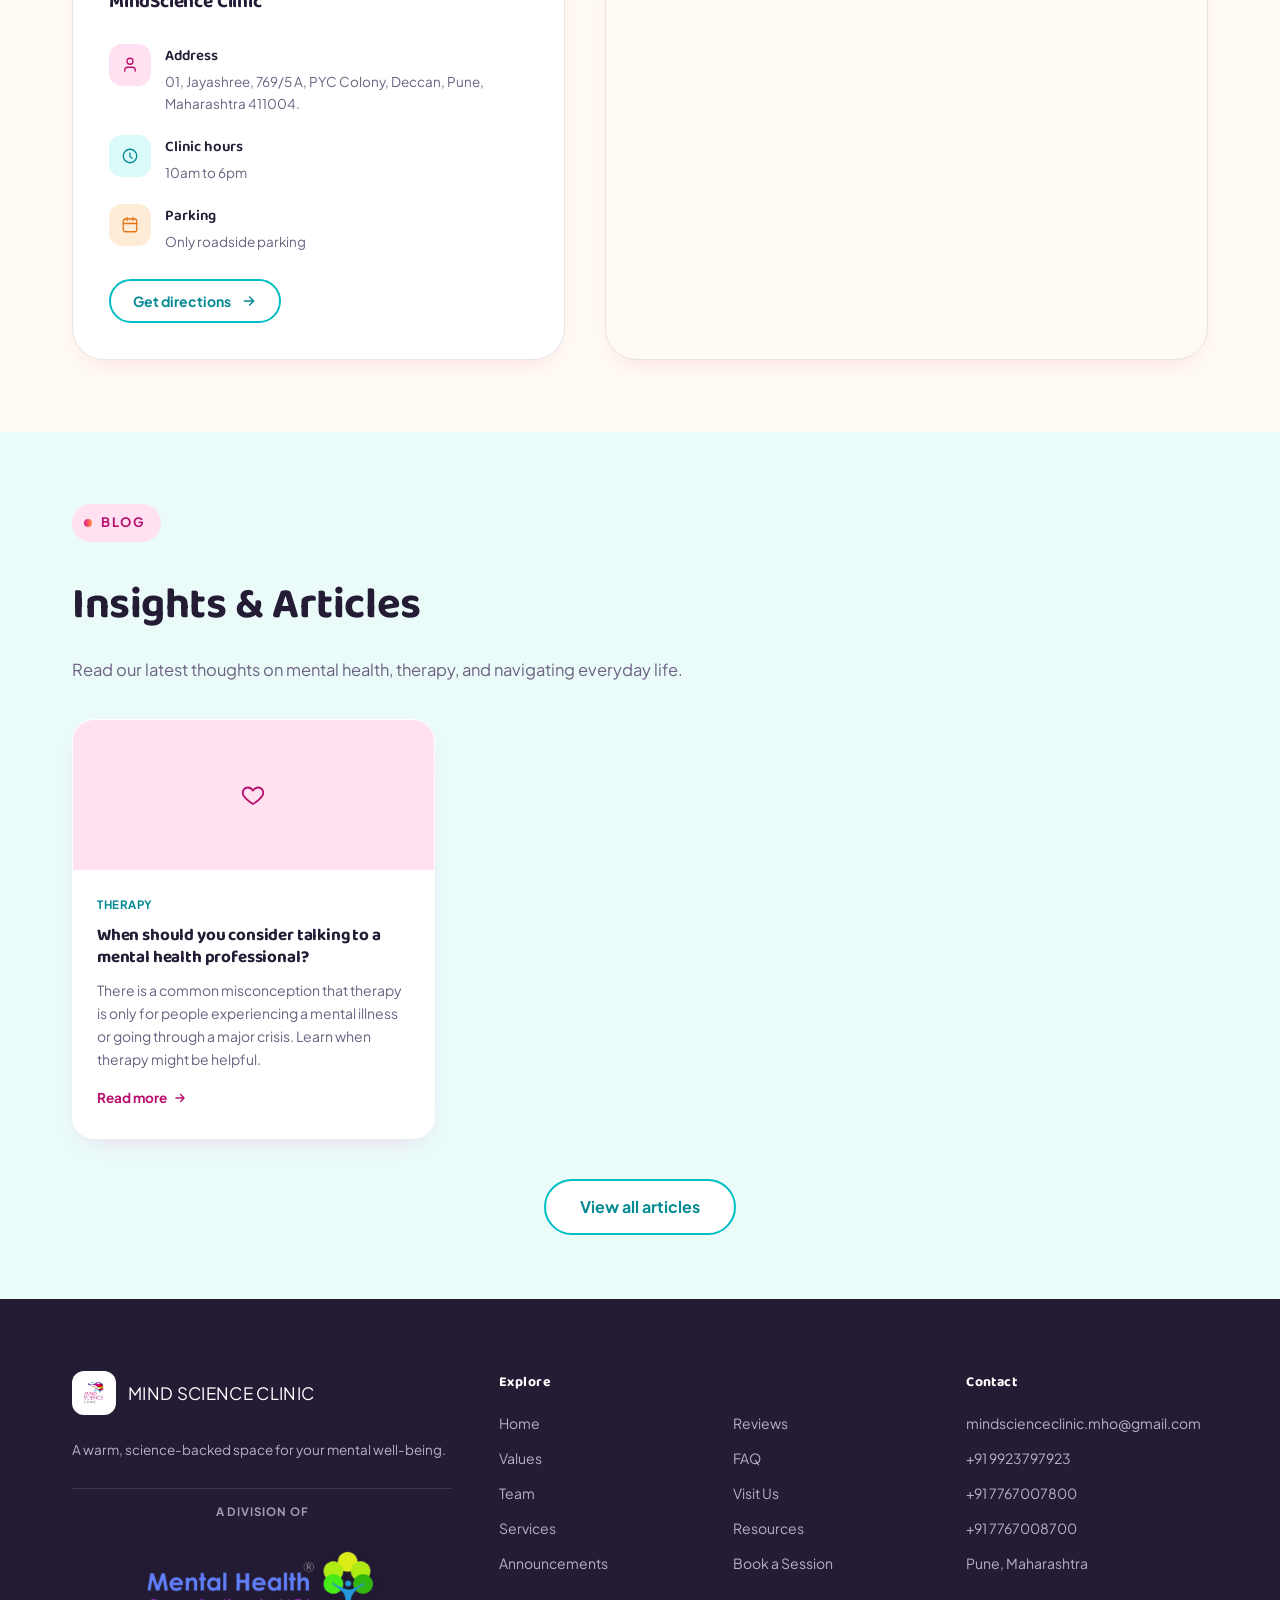
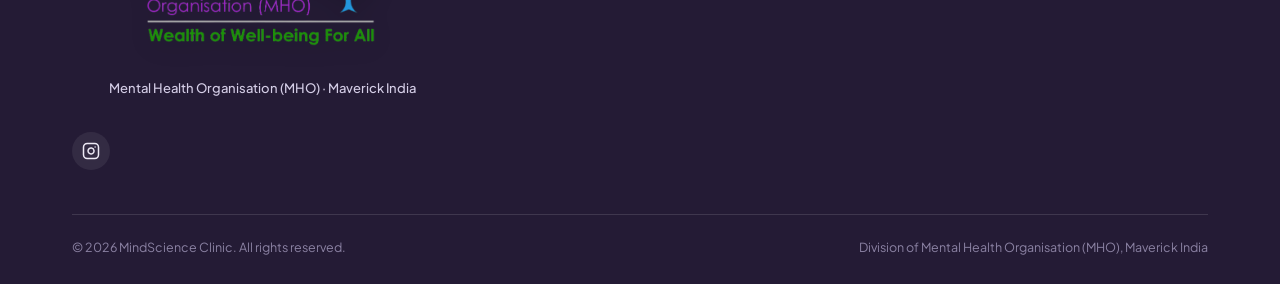
==== commit 69eff5d8: "Update" ====
--- a/index.html
+++ b/index.html
@@ -223,7 +223,7 @@
         </div>
         <div style="flex: 1; min-width: 0;">
           <h3 style="font-size: 20px; margin-bottom: 6px;">Dr. Sunil Dharane</h3>
-          <span style="font-size: 13px; font-weight: 700; color: var(--ink-soft); text-transform: uppercase; letter-spacing: 0.05em; display: block; margin-bottom: 14px;">Psychoneuroimmunologist · Founder &amp; Group Director</span>
+          <span style="font-size: 13px; font-weight: 700; color: var(--ink-soft); text-transform: uppercase; letter-spacing: 0.05em; display: block; margin-bottom: 14px;">Founder &amp; Group Director</span>
           <div class="bio-text" style="">
             <p>Dr. Sunil Dharane is a psychoneuroimmunologist through the faculty of Physiological Psychology stemming from science stream. He is a mental health professional and has scientific conviction that nature and quality of mind-body interaction and interinfluence can make or mar the wholesome well-being implying physical health, physiological health, metabolic health, emotional health, familial health, social health, financial health and our overall competence. He therapeutically works on the prevention and cure of root cause of any mental discomfort or disorder which also reciprocatively reflects in all other areas of health comprising well-being.</p>
             <p>Some of his other professional and certified qualifications are in Neuroplasticity, Psychotherapy, Somatic Psychotherapy, Medical Hypnosis, Hypnotherapy, Guided Imagery, Positive Psychology, Applied Psychology, CBT, REBT, ACT, Self-hypnosis, and Management Science. He is a lifetime member of the International Society for Research &amp; Development.</p>
@@ -339,8 +339,8 @@
   <div class="wrap">
     <div class="section-head reveal" style="text-align: center; margin: 0 auto 36px;">
       <span class="eyebrow" style="margin-left: auto; margin-right: auto;"><span class="dot"></span>Seminars &amp; Events</span>
-      <h2>Standardized as well as Customized</h2>
-      <p style="margin: 0 auto 28px; max-width: 580px;">We conduct our standardized programme and organization &amp; also develop programmes customized to specific needs &amp; purposes.</p>
+      <h2>Standardized as well as Customized Programmes</h2>
+      <p style="margin: 0 auto 28px; max-width: 580px;">We conduct our standardized programmes for groups and organizations and also develop programmes customized to specific needs &amp; purposes.</p>
       <div style="display: flex; gap: 14px; justify-content: center; flex-wrap: wrap;">
         <a href="#book" class="btn btn-primary" style="padding: 14px 28px; font-size: 15px;">Get in Touch</a>
         <a href="blog.html" class="btn btn-secondary" style="padding: 14px 28px; font-size: 15px;">Read our Journal</a>
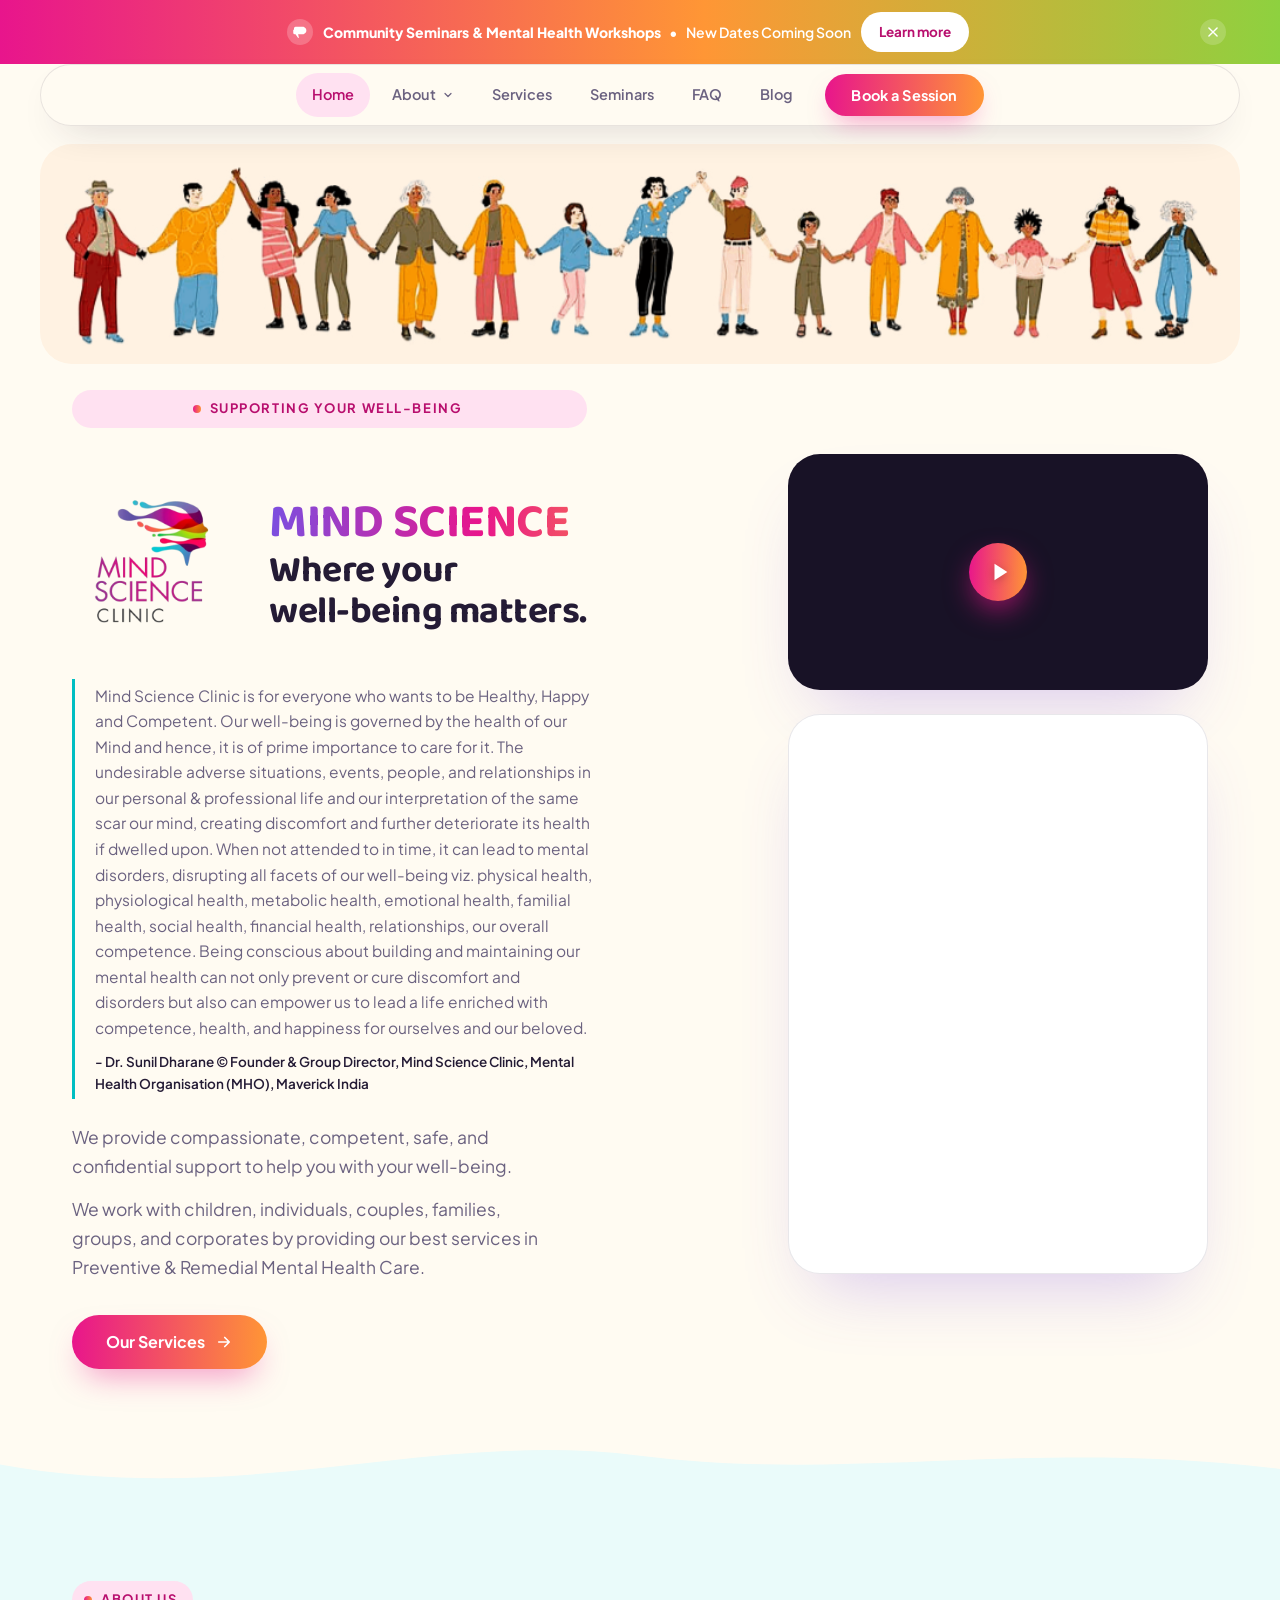
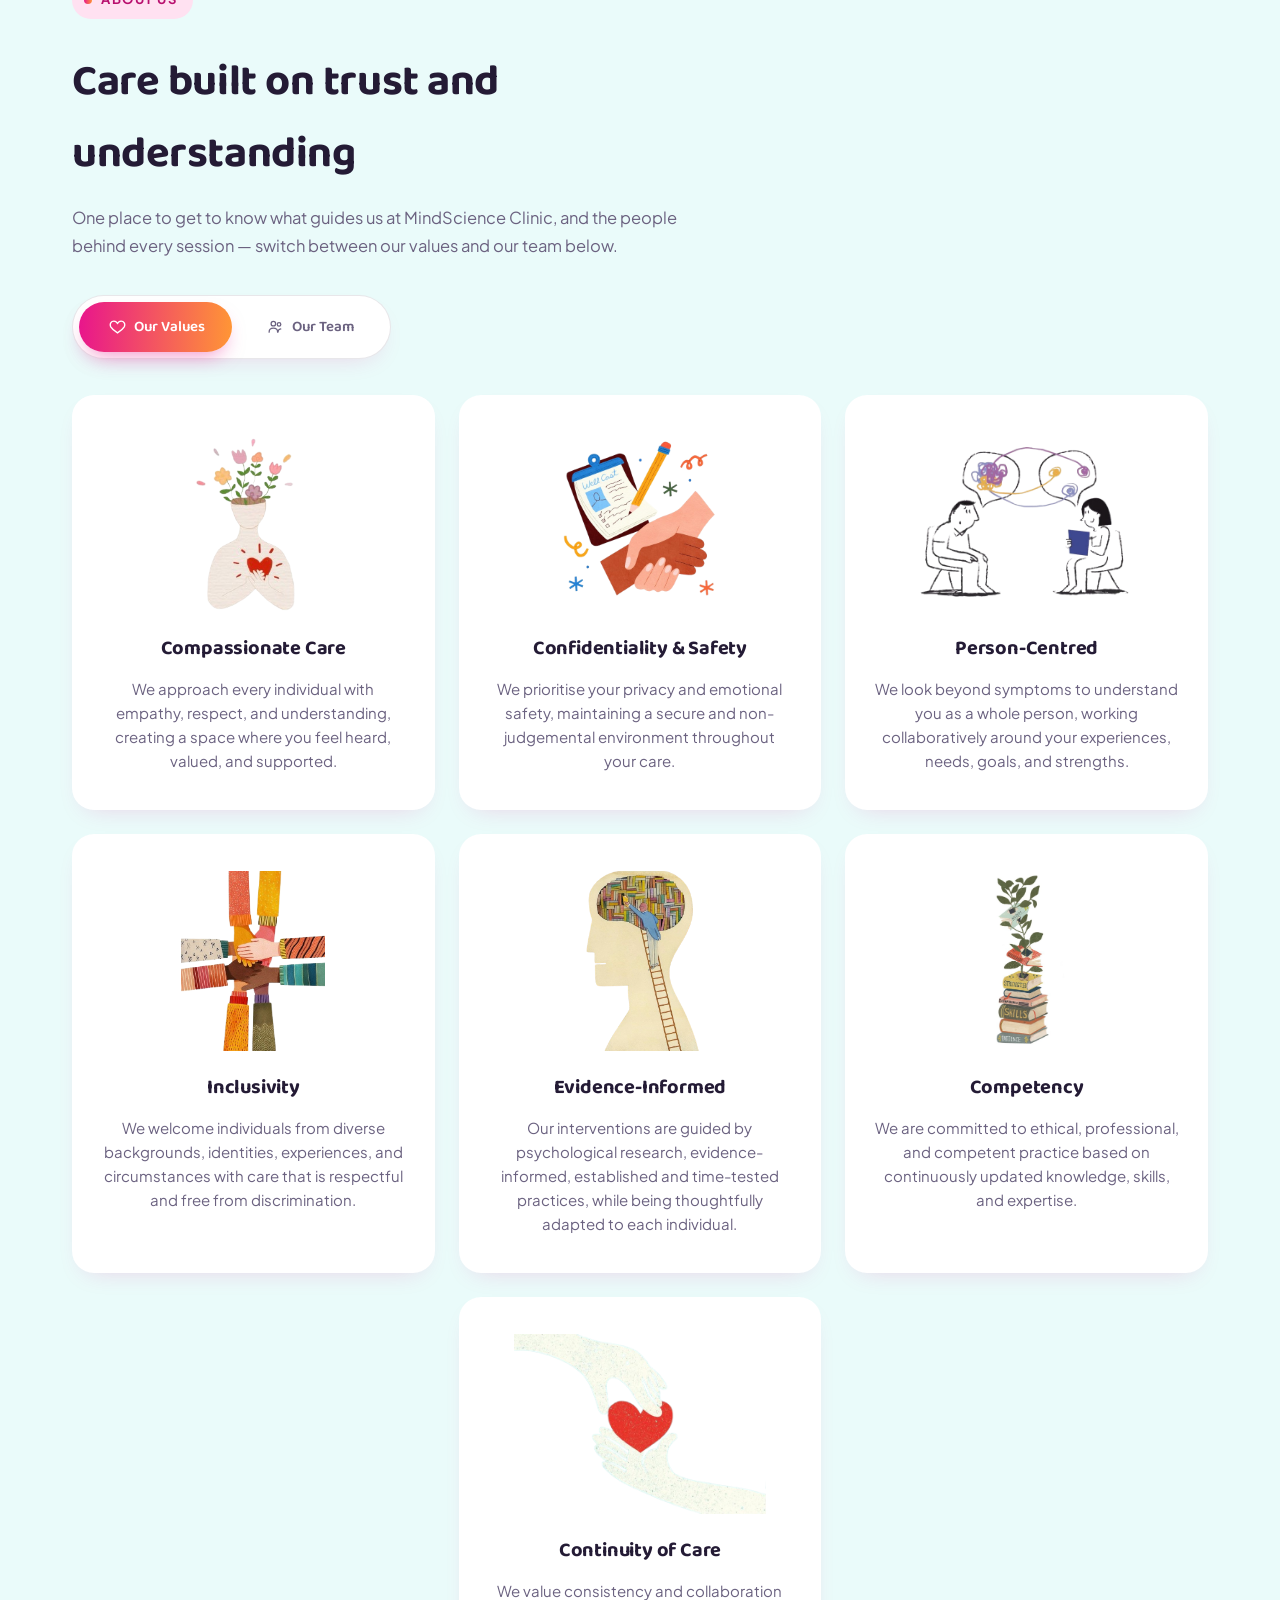
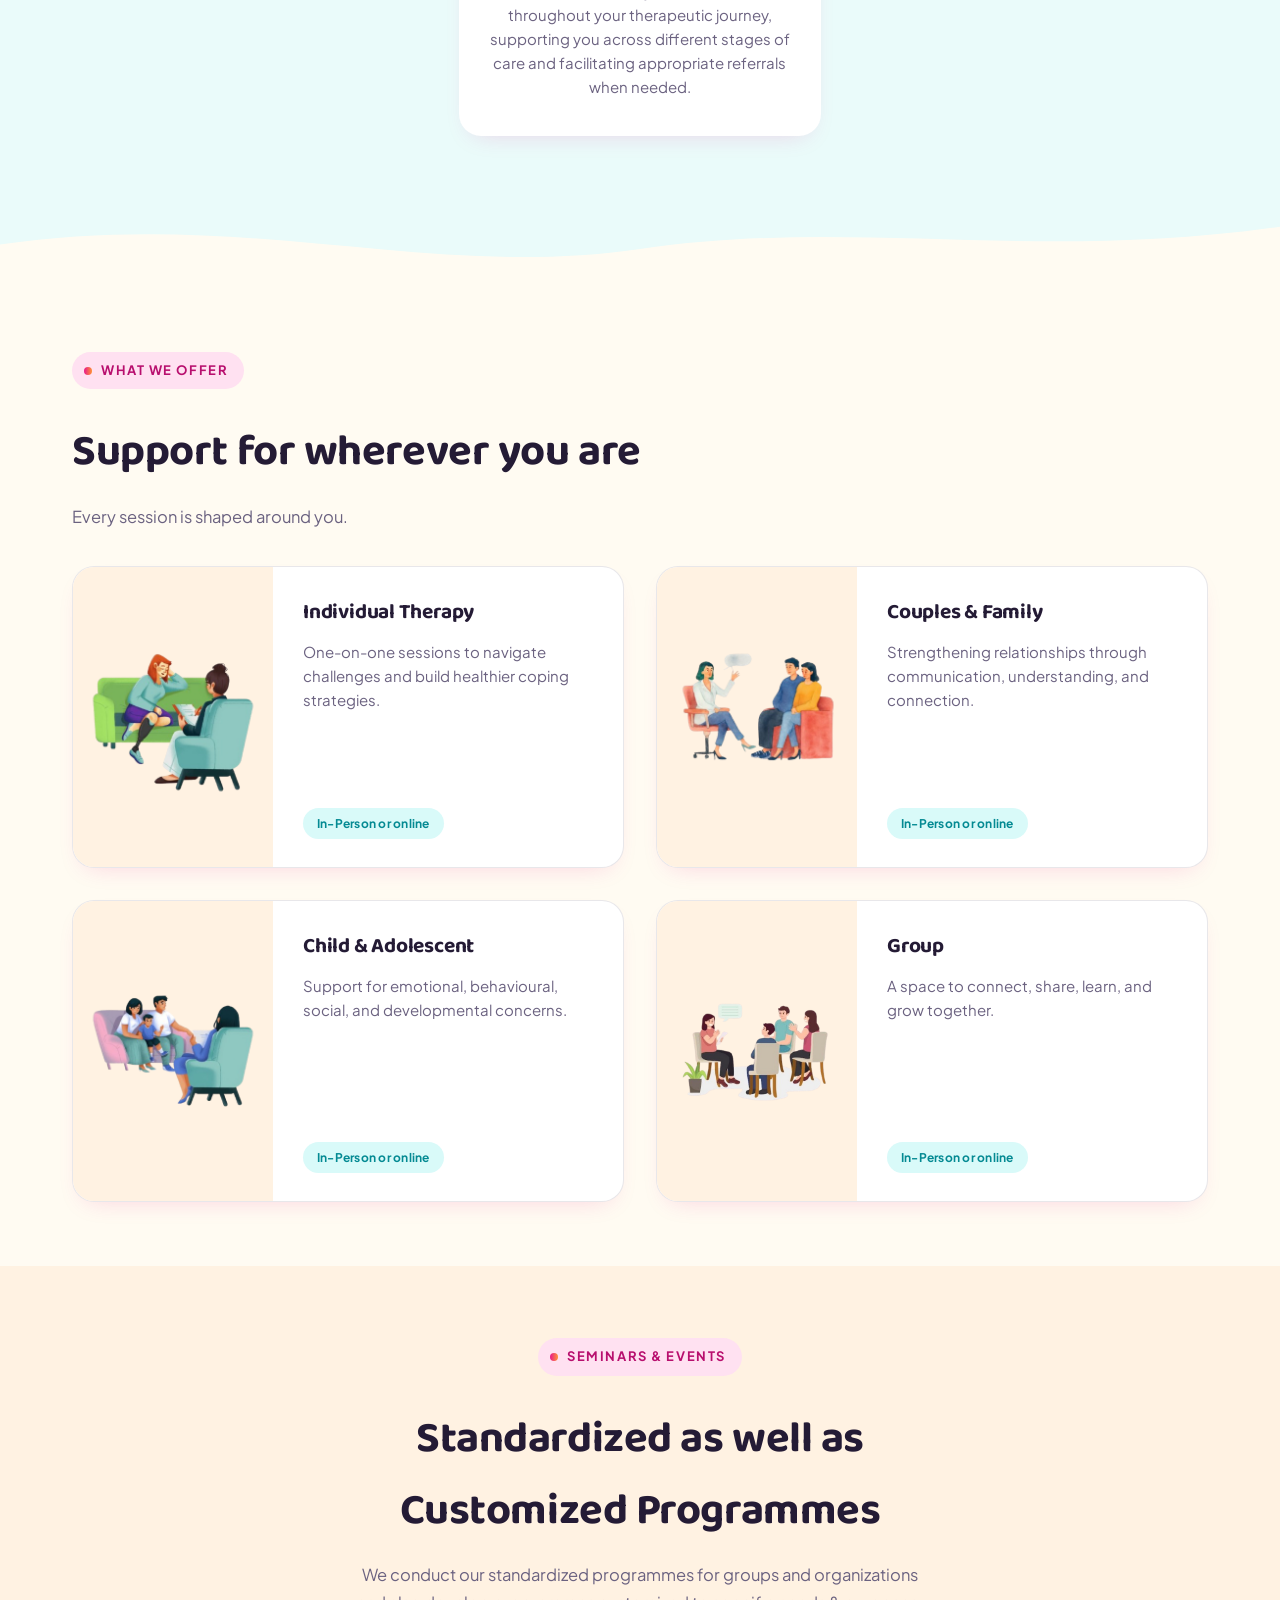
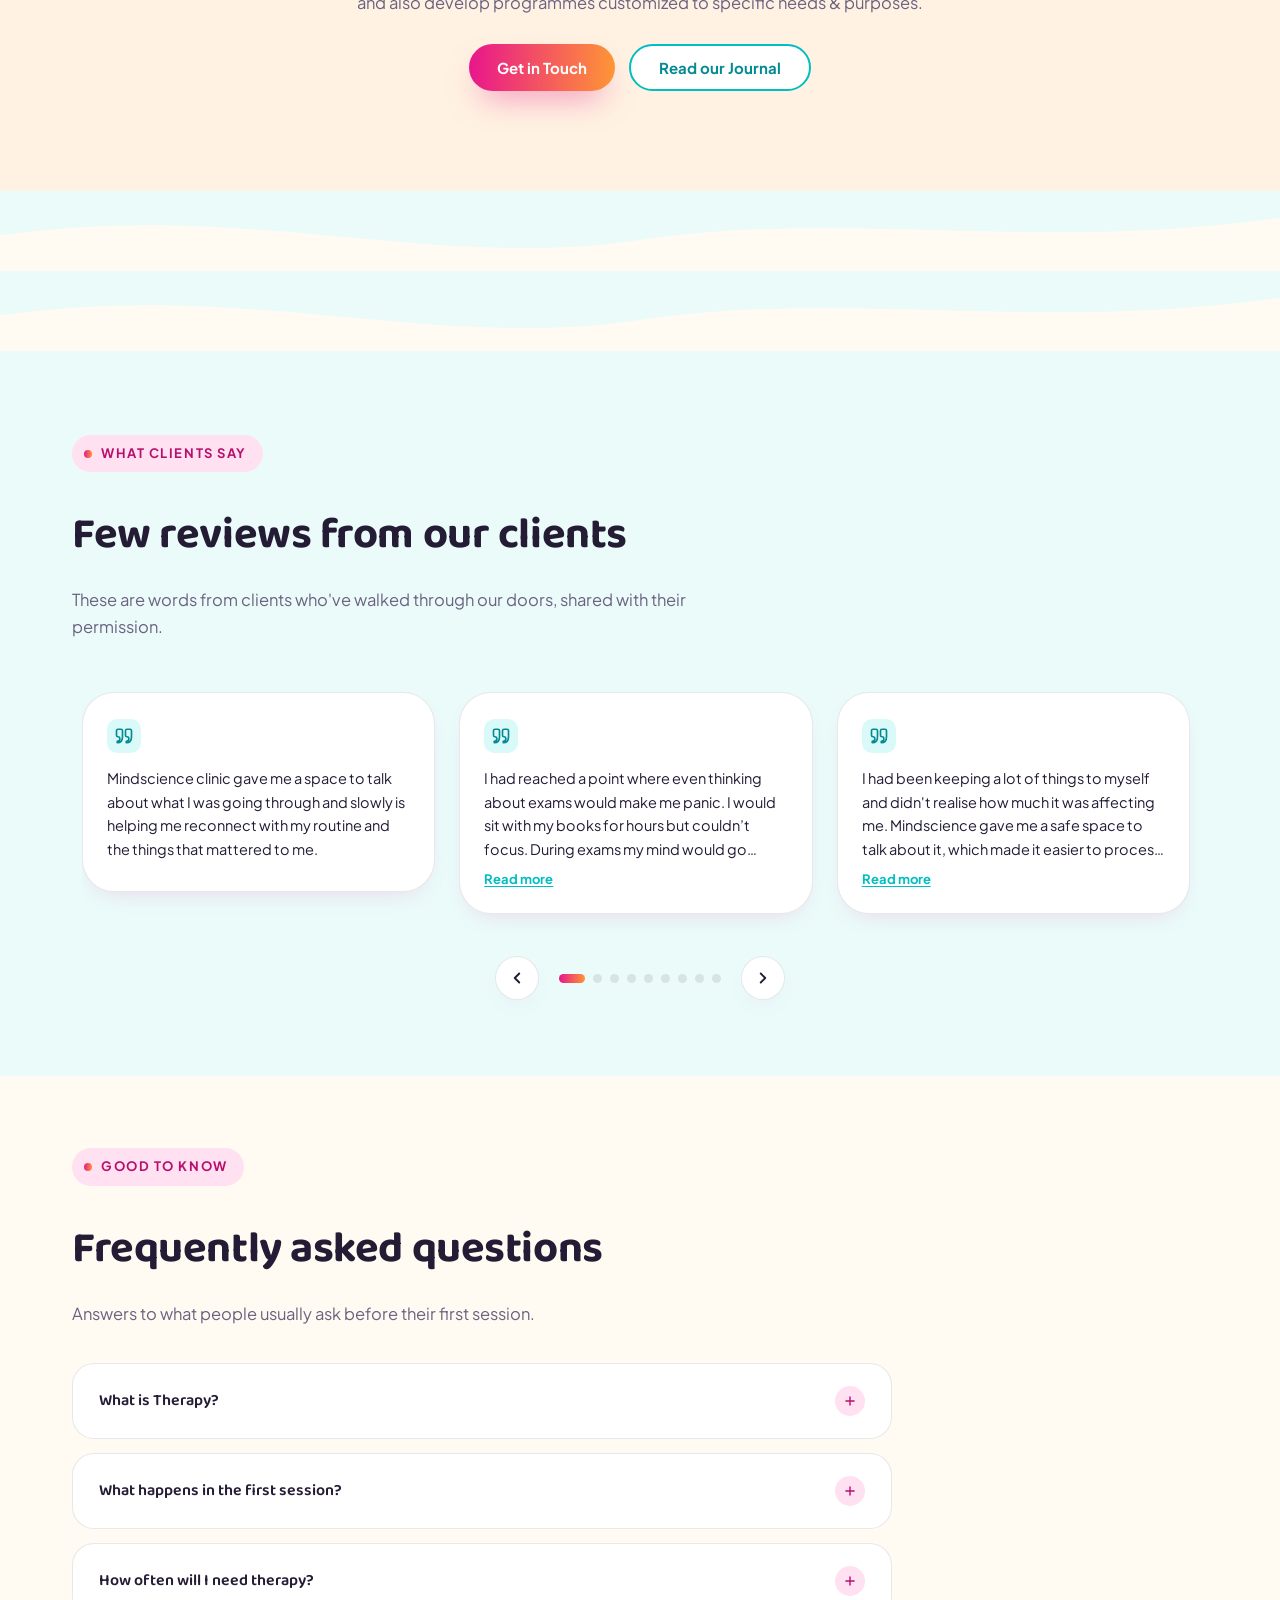
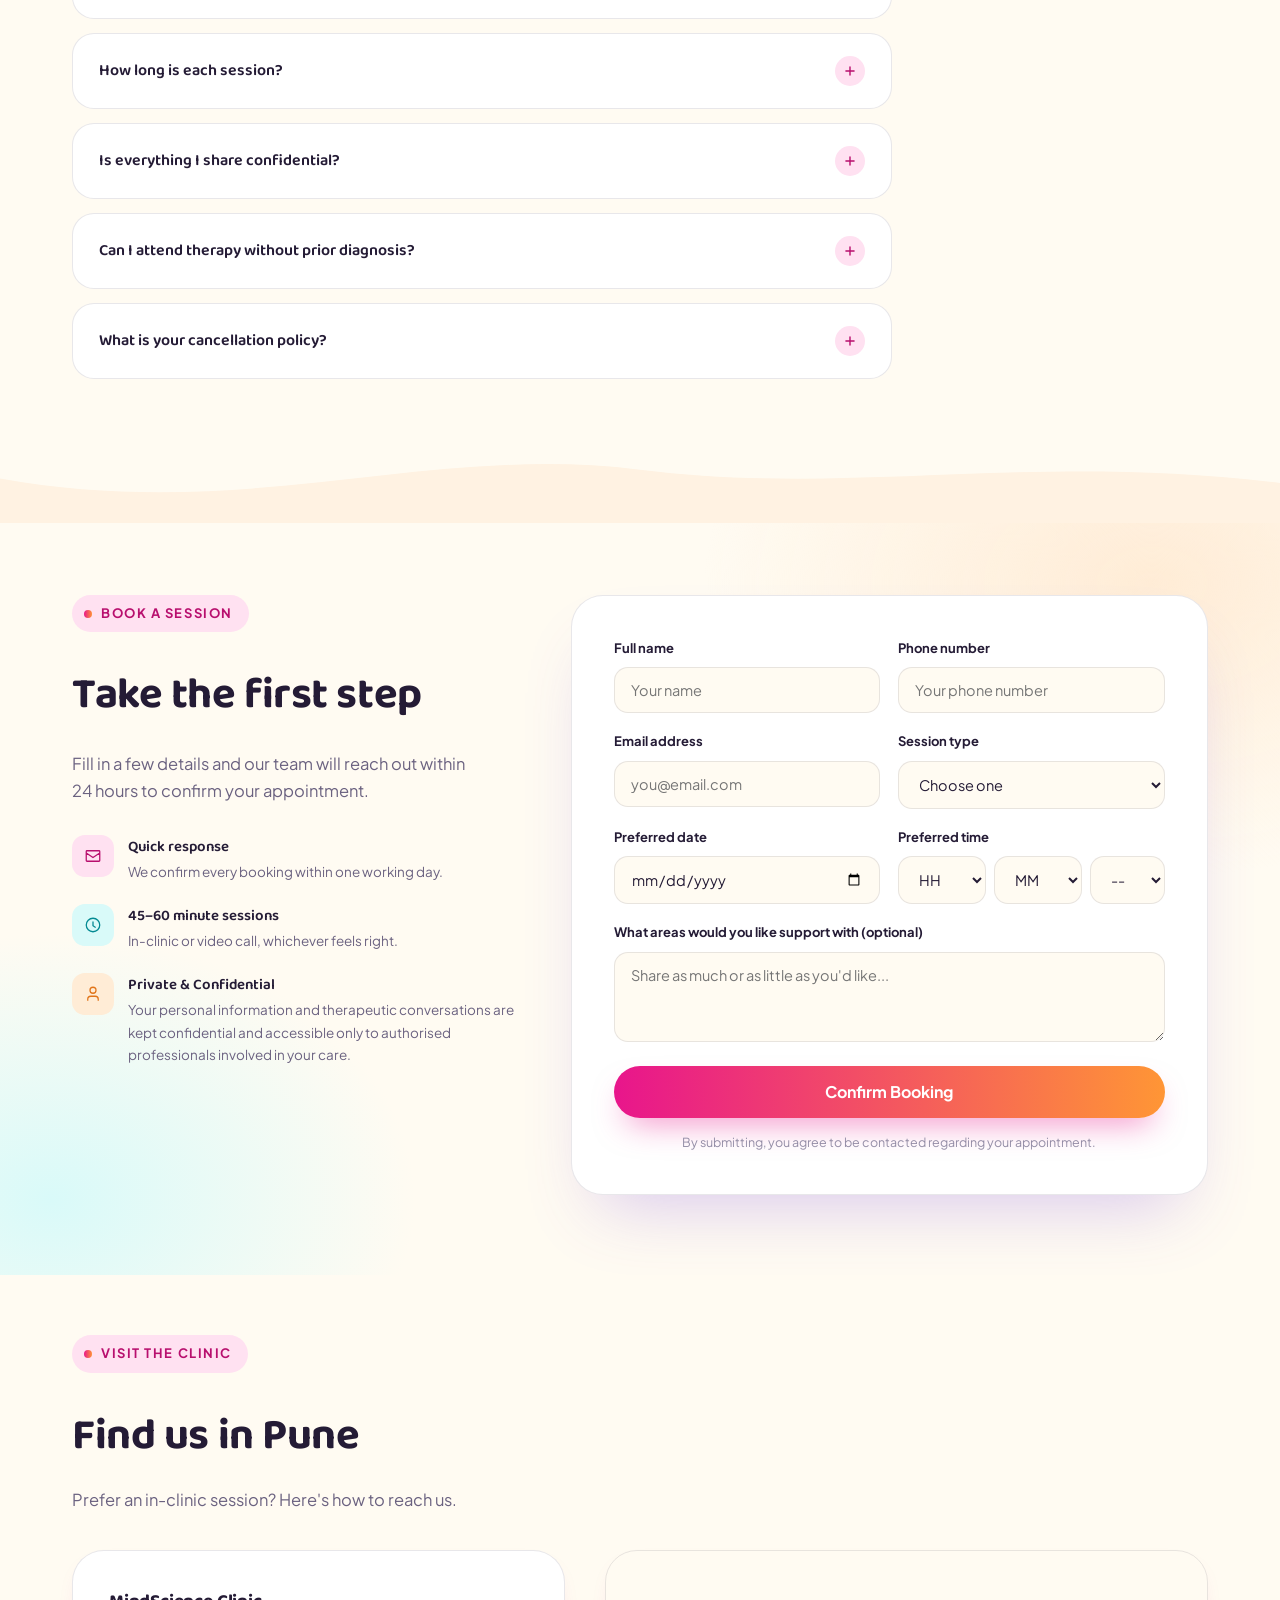
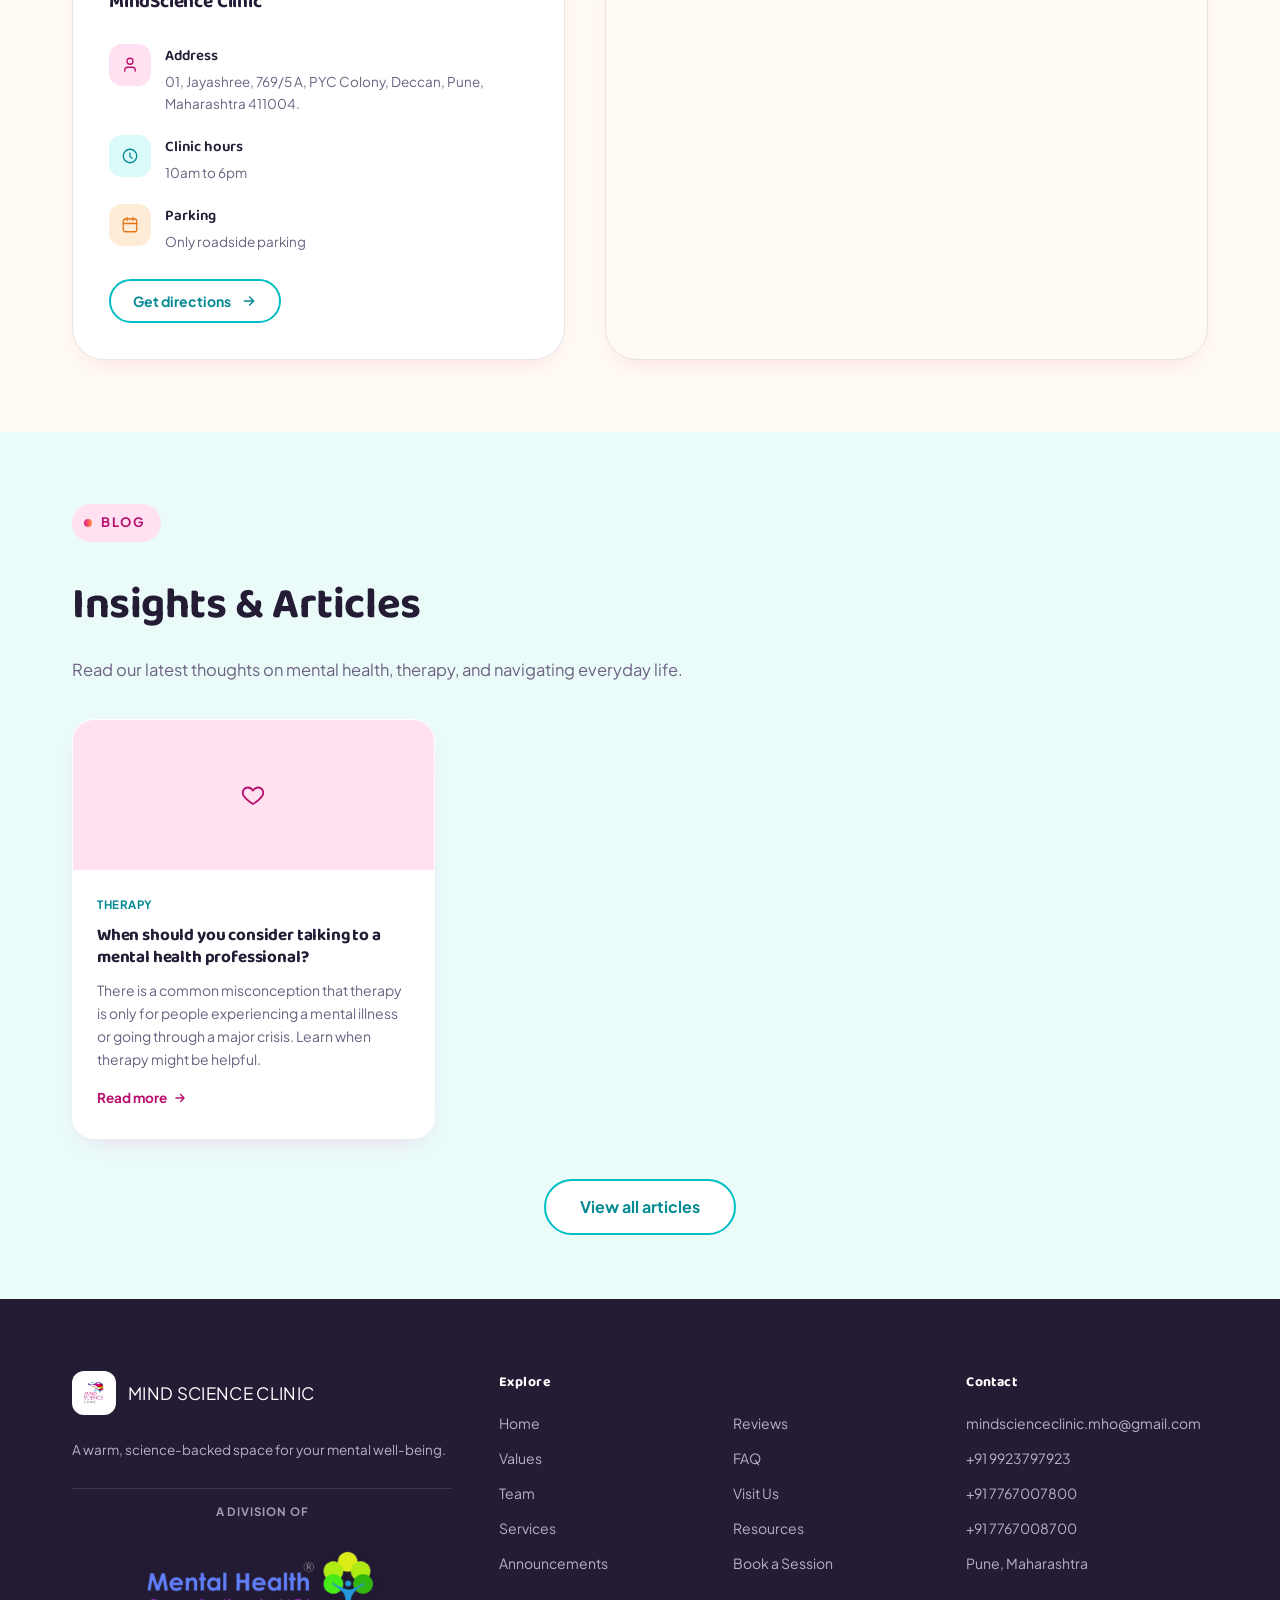
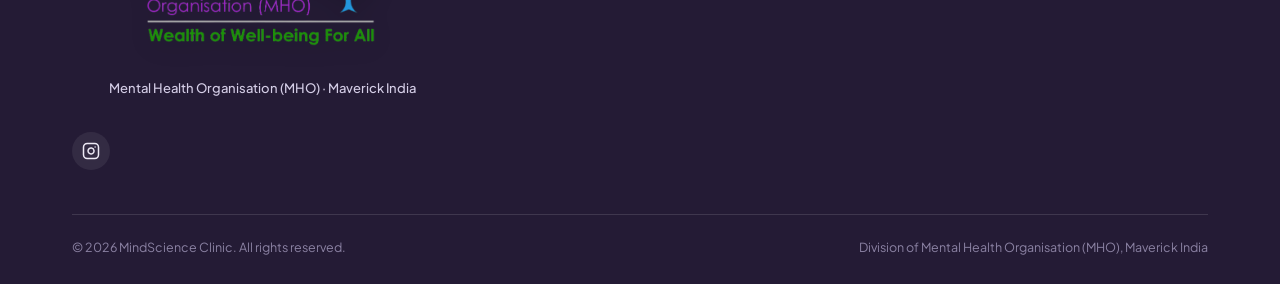
==== commit 0ae11513: "Changes" ====
--- a/index.html
+++ b/index.html
@@ -102,7 +102,7 @@
         <cite>- Dr. Sunil Dharane © Founder &amp; Group Director, Mind Science Clinic, Mental Health Organisation (MHO), Maverick India</cite>
       </blockquote>
       <p class="lead">We provide compassionate, competent, safe, and confidential support to help you with your well-being.</p>
-      <p class="lead">We work with children, couples, families, groups, and corporates by providing our best services in Preventive &amp; Remedial Mental Health Care.</p>
+      <p class="lead">We work with children, individuals, couples, families, groups, and corporates by providing our best services in Preventive &amp; Remedial Mental Health Care.</p>
       <div class="cta-row">
         <a href="#services" class="btn btn-primary">
           Our Services
